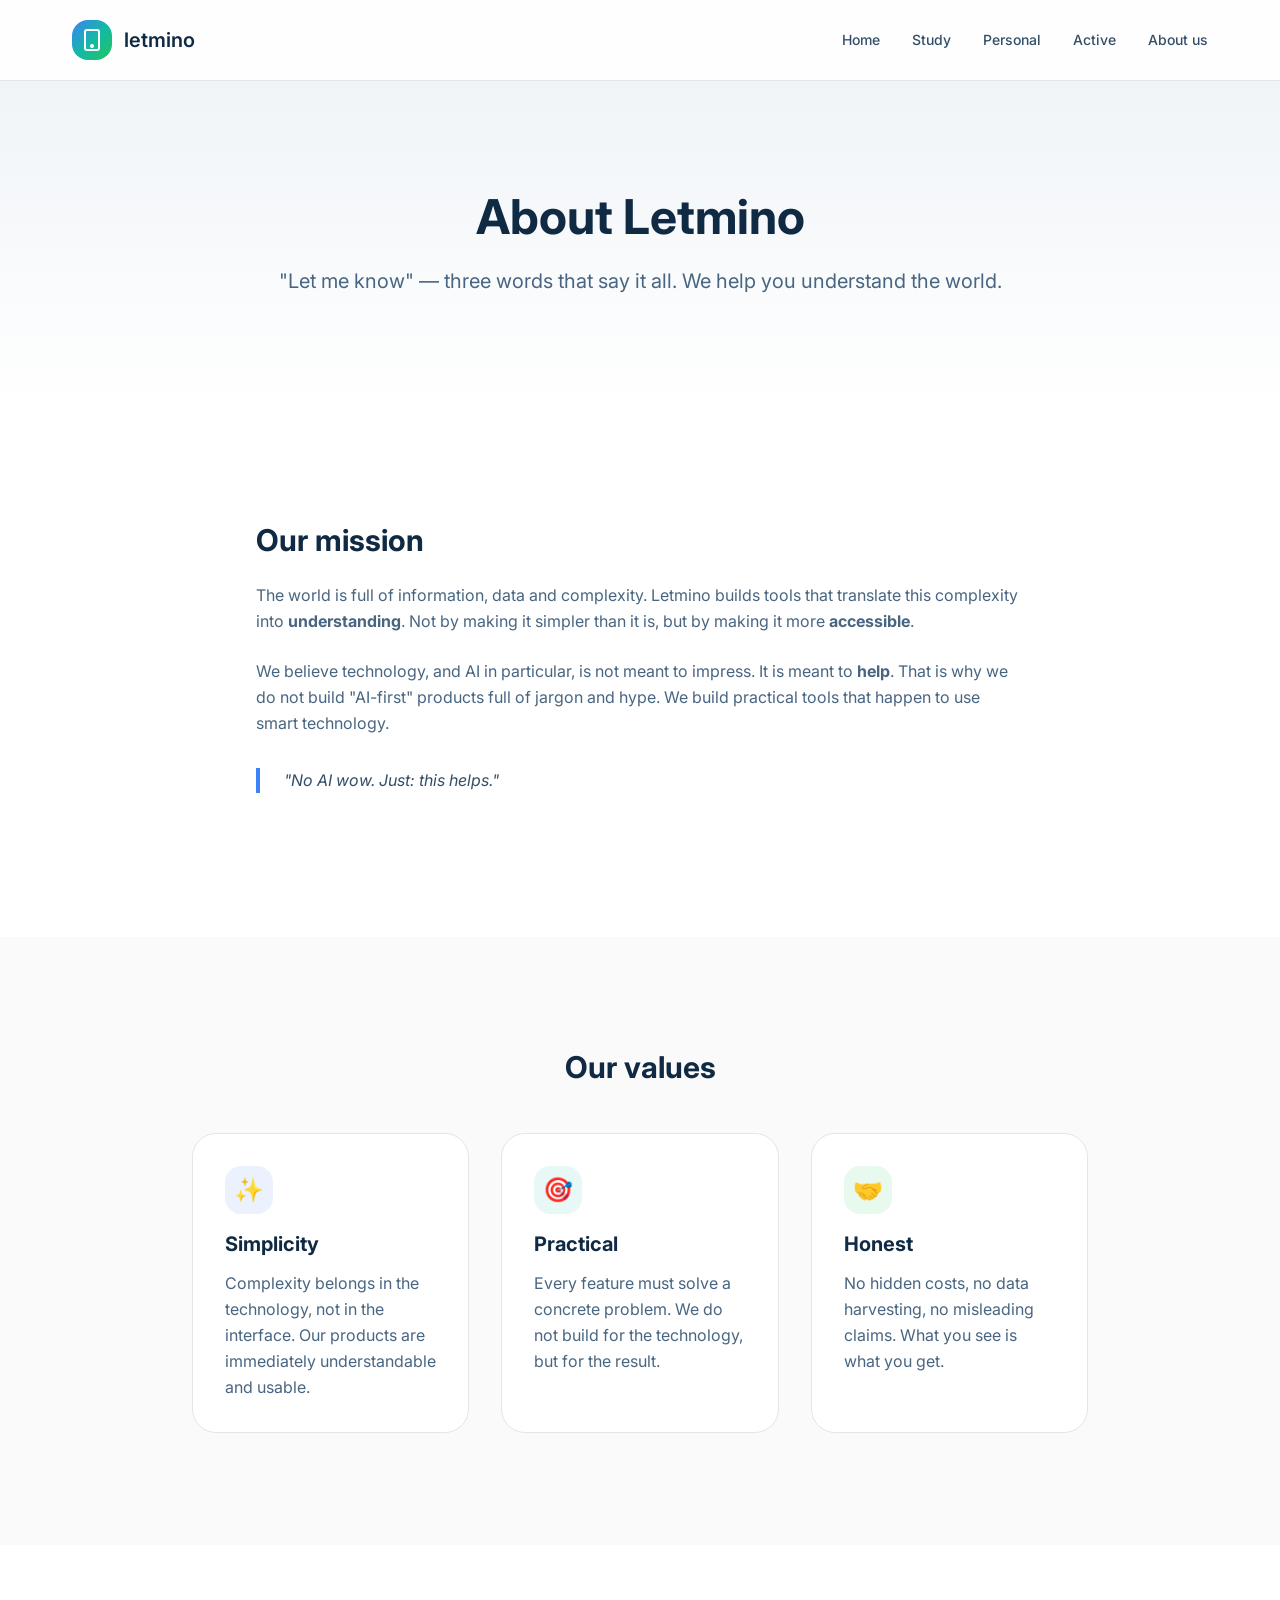
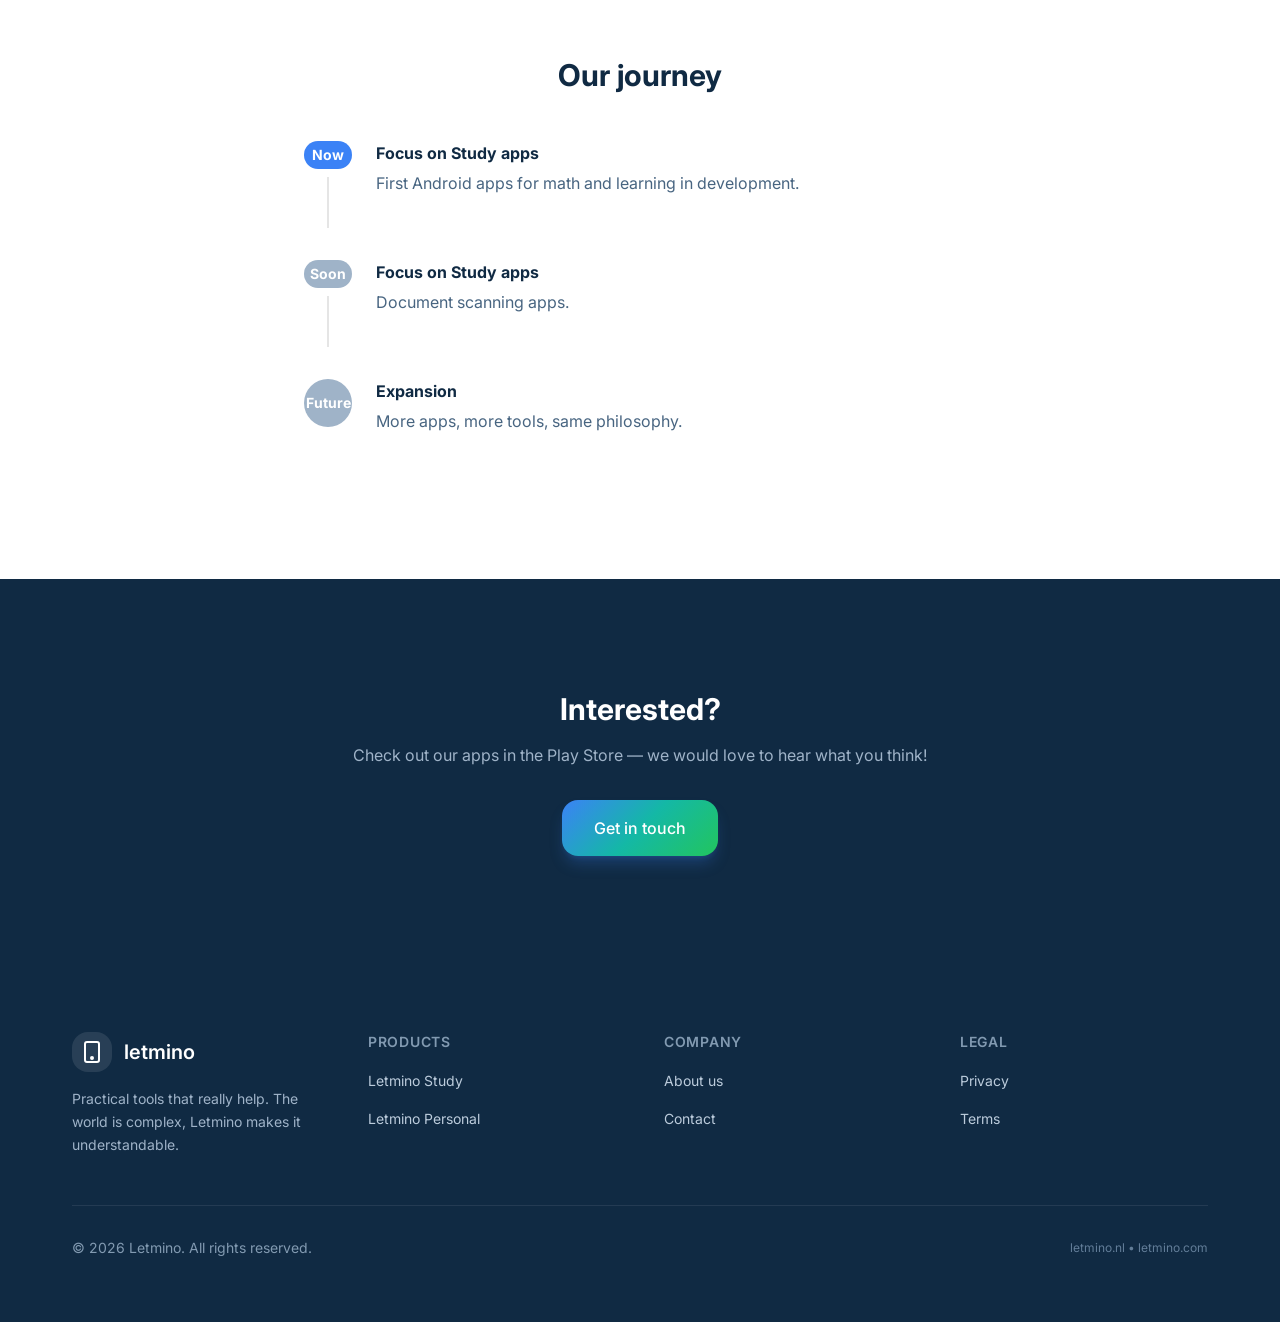
==== about/index.html @ ab0f2f7f "deploy: leensen/letmino_website_source@72ce4b20429590dd61e75087311b388561ba85cf" ====
<!DOCTYPE html><html lang="en"> <head><meta charset="UTF-8"><meta name="viewport" content="width=device-width, initial-scale=1.0"><link rel="icon" type="image/svg+xml" href="/favicon.svg"><link rel="canonical" href="http://www.letmino.com/about/"><!-- Taalvarianten: dezelfde paden bestaan op beide domeinen --><link rel="alternate" hreflang="nl" href="http://www.letmino.nl/about/"><link rel="alternate" hreflang="en" href="http://www.letmino.com/about/"><link rel="alternate" hreflang="x-default" href="http://www.letmino.com/about/"><!-- Primary Meta Tags --><title>About us | Letmino</title><meta name="title" content="About us | Letmino"><meta name="description" content="Learn more about Letmino. Who we are, what we do and why we do it."><!-- Open Graph / Facebook --><meta property="og:type" content="website"><meta property="og:url" content="http://www.letmino.com/about/"><meta property="og:title" content="About us | Letmino"><meta property="og:description" content="Learn more about Letmino. Who we are, what we do and why we do it."><!-- Twitter --><meta property="twitter:card" content="summary_large_image"><meta property="twitter:url" content="http://www.letmino.com/about/"><meta property="twitter:title" content="About us | Letmino"><meta property="twitter:description" content="Learn more about Letmino. Who we are, what we do and why we do it."><!-- Fonts --><link rel="preconnect" href="https://fonts.googleapis.com"><link rel="preconnect" href="https://fonts.gstatic.com" crossorigin><link href="https://fonts.googleapis.com/css2?family=Inter:wght@400;500;600;700&family=Plus+Jakarta+Sans:wght@500;600;700;800&display=swap" rel="stylesheet"><meta name="generator" content="Astro v5.16.7"><link rel="stylesheet" href="/_astro/about.BSc8B22b.css"></head> <body class="min-h-screen flex flex-col"> <header class="sticky top-0 z-50 bg-white/80 backdrop-blur-lg border-b border-neutral-200"> <div class="container-custom"> <nav class="flex items-center justify-between h-16 md:h-20"> <!-- Logo --> <a href="/" class="flex items-center gap-3 group"> <div class="w-10 h-10 rounded-xl bg-gradient-brand flex items-center justify-center"> <svg viewBox="0 0 24 24" class="w-6 h-6 text-white" fill="none" stroke="currentColor" stroke-width="2"> <rect x="5" y="2" width="14" height="20" rx="2"></rect> <circle cx="12" cy="18" r="1" fill="currentColor"></circle> </svg> </div> <span class="text-xl font-semibold text-navy-900 group-hover:text-accent-blue transition-colors">
letmino
</span> </a> <!-- Desktop Navigation --> <div class="hidden md:flex items-center gap-8"> <a href="/" class="text-sm font-medium transition-colors hover:text-accent-blue text-navy-700"> Home </a><a href="/study" class="text-sm font-medium transition-colors hover:text-accent-blue text-navy-700"> Study </a><a href="/personal" class="text-sm font-medium transition-colors hover:text-accent-blue text-navy-700"> Personal </a><a href="/active" class="text-sm font-medium transition-colors hover:text-accent-blue text-navy-700"> Active </a><a href="/about" class="text-sm font-medium transition-colors hover:text-accent-blue text-navy-700"> About us </a> </div> <!-- Mobile Menu Button --> <button id="mobile-menu-btn" class="md:hidden p-2 rounded-lg hover:bg-neutral-100 transition-colors" aria-label="Open menu"> <svg class="w-6 h-6 text-navy-900" fill="none" stroke="currentColor" viewBox="0 0 24 24"> <path stroke-linecap="round" stroke-linejoin="round" stroke-width="2" d="M4 6h16M4 12h16M4 18h16"></path> </svg> </button> </nav> </div> <!-- Mobile Menu --> <div id="mobile-menu" class="hidden md:hidden border-t border-neutral-200 bg-white"> <div class="container-custom py-4 space-y-2"> <a href="/" class="block px-4 py-2 rounded-lg text-sm font-medium transition-colors hover:bg-neutral-100 text-navy-700"> Home </a><a href="/study" class="block px-4 py-2 rounded-lg text-sm font-medium transition-colors hover:bg-neutral-100 text-navy-700"> Study </a><a href="/personal" class="block px-4 py-2 rounded-lg text-sm font-medium transition-colors hover:bg-neutral-100 text-navy-700"> Personal </a><a href="/active" class="block px-4 py-2 rounded-lg text-sm font-medium transition-colors hover:bg-neutral-100 text-navy-700"> Active </a><a href="/about" class="block px-4 py-2 rounded-lg text-sm font-medium transition-colors hover:bg-neutral-100 text-navy-700"> About us </a> </div> </div> </header> <script type="module">const e=document.getElementById("mobile-menu-btn"),n=document.getElementById("mobile-menu");e?.addEventListener("click",()=>{n?.classList.toggle("hidden")});</script> <main class="flex-1">   <section class="py-20 md:py-28 bg-gradient-to-b from-navy-50 to-white"> <div class="container-custom"> <div class="max-w-3xl mx-auto text-center"> <h1 class="text-4xl md:text-5xl font-bold text-navy-900 mb-6"> About Letmino </h1> <p class="text-xl text-navy-600 leading-relaxed"> &quot;Let me know&quot; — three words that say it all. We help you understand the world. </p> </div> </div> </section>  <section class="py-20 md:py-28 bg-white"> <div class="container-custom"> <div class="max-w-3xl mx-auto"> <div class="prose prose-lg"> <h2 class="text-3xl font-bold text-navy-900 mb-6">Our mission</h2> <p class="text-navy-600 leading-relaxed mb-6">The world is full of information, data and complexity. Letmino builds tools that translate this complexity into <strong>understanding</strong>. Not by making it simpler than it is, but by making it more <strong>accessible</strong>.</p> <p class="text-navy-600 leading-relaxed mb-6">We believe technology, and AI in particular, is not meant to impress. It is meant to <strong>help</strong>. That is why we do not build "AI-first" products full of jargon and hype. We build practical tools that happen to use smart technology.</p> <blockquote class="border-l-4 border-accent-blue pl-6 my-8 italic text-navy-700"> &quot;No AI wow. Just: this helps.&quot; </blockquote> </div> </div> </div> </section>  <section class="py-20 md:py-28 bg-neutral-50"> <div class="container-custom"> <div class="text-center mb-12"> <h2 class="text-3xl font-bold text-navy-900 mb-4">Our values</h2> </div> <div class="grid md:grid-cols-3 gap-8 max-w-4xl mx-auto"> <div class="bg-white rounded-2xl p-8 border border-neutral-200"> <div class="w-12 h-12 rounded-xl bg-accent-blue/10 flex items-center justify-center text-2xl mb-4"> ✨ </div> <h3 class="text-xl font-bold text-navy-900 mb-3">Simplicity</h3> <p class="text-navy-600 leading-relaxed"> Complexity belongs in the technology, not in the interface. Our products are immediately understandable and usable. </p> </div><div class="bg-white rounded-2xl p-8 border border-neutral-200"> <div class="w-12 h-12 rounded-xl bg-accent-teal/10 flex items-center justify-center text-2xl mb-4"> 🎯 </div> <h3 class="text-xl font-bold text-navy-900 mb-3">Practical</h3> <p class="text-navy-600 leading-relaxed"> Every feature must solve a concrete problem. We do not build for the technology, but for the result. </p> </div><div class="bg-white rounded-2xl p-8 border border-neutral-200"> <div class="w-12 h-12 rounded-xl bg-accent-green/10 flex items-center justify-center text-2xl mb-4"> 🤝 </div> <h3 class="text-xl font-bold text-navy-900 mb-3">Honest</h3> <p class="text-navy-600 leading-relaxed"> No hidden costs, no data harvesting, no misleading claims. What you see is what you get. </p> </div> </div> </div> </section>  <section class="py-20 md:py-28 bg-white"> <div class="container-custom"> <div class="text-center mb-12"> <h2 class="text-3xl font-bold text-navy-900 mb-4">Our journey</h2> </div> <div class="max-w-2xl mx-auto"> <div class="space-y-8"> <div class="flex gap-6"> <div class="flex flex-col items-center"> <div class="w-12 h-12 rounded-full flex items-center justify-center text-white font-bold text-sm bg-accent-blue"> Now </div> <div class="w-0.5 h-full bg-neutral-200 mt-2"></div> </div> <div class="pb-8"> <h3 class="font-bold text-navy-900 mb-1">Focus on Study apps</h3> <p class="text-navy-600">First Android apps for math and learning in development.</p> </div> </div><div class="flex gap-6"> <div class="flex flex-col items-center"> <div class="w-12 h-12 rounded-full flex items-center justify-center text-white font-bold text-sm bg-navy-300"> Soon </div> <div class="w-0.5 h-full bg-neutral-200 mt-2"></div> </div> <div class="pb-8"> <h3 class="font-bold text-navy-900 mb-1">Focus on Study apps</h3> <p class="text-navy-600">Document scanning apps.</p> </div> </div><div class="flex gap-6"> <div class="flex flex-col items-center"> <div class="w-12 h-12 rounded-full flex items-center justify-center text-white font-bold text-sm bg-navy-300"> Future </div>  </div> <div class="pb-8"> <h3 class="font-bold text-navy-900 mb-1">Expansion</h3> <p class="text-navy-600">More apps, more tools, same philosophy.</p> </div> </div> </div> </div> </div> </section>  <section class="py-20 md:py-28 bg-navy-900"> <div class="container-custom text-center"> <h2 class="text-3xl font-bold text-white mb-4"> Interested? </h2> <p class="text-navy-300 mb-8 max-w-xl mx-auto"> Check out our apps in the Play Store — we would love to hear what you think! </p> <a href="/contact" class="inline-flex items-center justify-center font-medium rounded-xl transition-all duration-200 focus:outline-none focus:ring-2 focus:ring-offset-2 bg-gradient-brand text-white hover:opacity-90 focus:ring-accent-blue shadow-lg shadow-accent-blue/25 px-8 py-4 text-base gap-2 ">Get in touch</a> </div> </section>  </main> <footer class="bg-navy-900 text-white mt-auto"> <div class="container-custom py-16"> <div class="grid grid-cols-1 md:grid-cols-2 lg:grid-cols-4 gap-12"> <!-- Brand --> <div class="lg:col-span-1"> <a href="/" class="flex items-center gap-3 mb-4"> <div class="w-10 h-10 rounded-xl bg-white/10 flex items-center justify-center"> <svg viewBox="0 0 24 24" class="w-6 h-6 text-white" fill="none" stroke="currentColor" stroke-width="2"> <rect x="5" y="2" width="14" height="20" rx="2"></rect> <circle cx="12" cy="18" r="1" fill="currentColor"></circle> </svg> </div> <span class="text-xl font-semibold">letmino</span> </a> <p class="text-navy-300 text-sm leading-relaxed"> Practical tools that really help. The world is complex, Letmino makes it understandable. </p> </div> <!-- Products --> <div> <h3 class="font-semibold text-sm uppercase tracking-wider text-navy-400 mb-4"> Products </h3> <ul class="space-y-3"> <li> <a href="/study" class="text-navy-200 hover:text-white transition-colors text-sm"> Letmino Study </a> </li><li> <a href="/personal" class="text-navy-200 hover:text-white transition-colors text-sm"> Letmino Personal </a> </li> </ul> </div> <!-- Company --> <div> <h3 class="font-semibold text-sm uppercase tracking-wider text-navy-400 mb-4"> Company </h3> <ul class="space-y-3"> <li> <a href="/about" class="text-navy-200 hover:text-white transition-colors text-sm"> About us </a> </li><li> <a href="/contact" class="text-navy-200 hover:text-white transition-colors text-sm"> Contact </a> </li> </ul> </div> <!-- Legal --> <div> <h3 class="font-semibold text-sm uppercase tracking-wider text-navy-400 mb-4"> Legal </h3> <ul class="space-y-3"> <li> <a href="/privacy" class="text-navy-200 hover:text-white transition-colors text-sm"> Privacy </a> </li><li> <a href="/terms" class="text-navy-200 hover:text-white transition-colors text-sm"> Terms </a> </li> </ul> </div> </div> <!-- Bottom Bar --> <div class="mt-12 pt-8 border-t border-navy-800 flex flex-col md:flex-row justify-between items-center gap-4"> <p class="text-navy-400 text-sm">
© 2026 Letmino. All rights reserved. </p> <div class="flex items-center gap-4"> <span class="text-navy-500 text-xs">
letmino.nl • letmino.com
</span> </div> </div> </div> </footer> </body></html>
---- _astro/about.BSc8B22b.css ----
/*! tailwindcss v4.1.18 | MIT License | https://tailwindcss.com */@layer properties{@supports (((-webkit-hyphens:none)) and (not (margin-trim:inline))) or ((-moz-orient:inline) and (not (color:rgb(from red r g b)))){*,:before,:after,::backdrop{--tw-translate-x:0;--tw-translate-y:0;--tw-translate-z:0;--tw-space-y-reverse:0;--tw-border-style:solid;--tw-gradient-position:initial;--tw-gradient-from:#0000;--tw-gradient-via:#0000;--tw-gradient-to:#0000;--tw-gradient-stops:initial;--tw-gradient-via-stops:initial;--tw-gradient-from-position:0%;--tw-gradient-via-position:50%;--tw-gradient-to-position:100%;--tw-leading:initial;--tw-font-weight:initial;--tw-tracking:initial;--tw-shadow:0 0 #0000;--tw-shadow-color:initial;--tw-shadow-alpha:100%;--tw-inset-shadow:0 0 #0000;--tw-inset-shadow-color:initial;--tw-inset-shadow-alpha:100%;--tw-ring-color:initial;--tw-ring-shadow:0 0 #0000;--tw-inset-ring-color:initial;--tw-inset-ring-shadow:0 0 #0000;--tw-ring-inset:initial;--tw-ring-offset-width:0px;--tw-ring-offset-color:#fff;--tw-ring-offset-shadow:0 0 #0000;--tw-blur:initial;--tw-brightness:initial;--tw-contrast:initial;--tw-grayscale:initial;--tw-hue-rotate:initial;--tw-invert:initial;--tw-opacity:initial;--tw-saturate:initial;--tw-sepia:initial;--tw-drop-shadow:initial;--tw-drop-shadow-color:initial;--tw-drop-shadow-alpha:100%;--tw-drop-shadow-size:initial;--tw-backdrop-blur:initial;--tw-backdrop-brightness:initial;--tw-backdrop-contrast:initial;--tw-backdrop-grayscale:initial;--tw-backdrop-hue-rotate:initial;--tw-backdrop-invert:initial;--tw-backdrop-opacity:initial;--tw-backdrop-saturate:initial;--tw-backdrop-sepia:initial;--tw-duration:initial;--tw-scale-x:1;--tw-scale-y:1;--tw-scale-z:1}}}@layer theme{:root,:host{--font-sans:ui-sans-serif,system-ui,sans-serif,"Apple Color Emoji","Segoe UI Emoji","Segoe UI Symbol","Noto Color Emoji";--font-mono:ui-monospace,SFMono-Regular,Menlo,Monaco,Consolas,"Liberation Mono","Courier New",monospace;--color-green-100:oklch(96.2% .044 156.743);--color-green-500:oklch(72.3% .219 149.579);--color-green-700:oklch(52.7% .154 150.069);--color-purple-500:oklch(62.7% .265 303.9);--color-pink-500:oklch(65.6% .241 354.308);--color-neutral-50:#fafafa;--color-neutral-100:#f5f5f5;--color-neutral-200:#e5e5e5;--color-neutral-400:#a3a3a3;--color-neutral-600:#525252;--color-white:#fff;--spacing:.25rem;--container-xl:36rem;--container-2xl:42rem;--container-3xl:48rem;--container-4xl:56rem;--container-5xl:64rem;--text-xs:.75rem;--text-xs--line-height:calc(1/.75);--text-sm:.875rem;--text-sm--line-height:calc(1.25/.875);--text-base:1rem;--text-base--line-height: 1.5 ;--text-lg:1.125rem;--text-lg--line-height:calc(1.75/1.125);--text-xl:1.25rem;--text-xl--line-height:calc(1.75/1.25);--text-2xl:1.5rem;--text-2xl--line-height:calc(2/1.5);--text-3xl:1.875rem;--text-3xl--line-height: 1.2 ;--text-4xl:2.25rem;--text-4xl--line-height:calc(2.5/2.25);--text-5xl:3rem;--text-5xl--line-height:1;--text-6xl:3.75rem;--text-6xl--line-height:1;--font-weight-medium:500;--font-weight-semibold:600;--font-weight-bold:700;--tracking-wider:.05em;--leading-tight:1.25;--leading-relaxed:1.625;--radius-lg:.75rem;--radius-xl:1rem;--radius-2xl:1.5rem;--radius-3xl:1.5rem;--animate-pulse:pulse 2s cubic-bezier(.4,0,.6,1)infinite;--blur-sm:8px;--blur-lg:16px;--blur-3xl:64px;--aspect-video:16/9;--default-transition-duration:.15s;--default-transition-timing-function:cubic-bezier(.4,0,.2,1);--default-font-family:var(--font-sans);--default-mono-font-family:var(--font-mono);--color-navy-50:#f0f4f8;--color-navy-100:#d9e2ec;--color-navy-200:#bcccdc;--color-navy-300:#9fb3c8;--color-navy-400:#829ab1;--color-navy-500:#627d98;--color-navy-600:#486581;--color-navy-700:#334e68;--color-navy-800:#243b53;--color-navy-900:#102a43;--color-accent-blue:#3b82f6;--color-accent-teal:#14b8a6;--color-accent-green:#22c55e;--color-warm-100:#fef3c7;--color-warm-400:#fbbf24;--color-warm-500:#f59e0b;--font-family-sans:"Inter",-apple-system,BlinkMacSystemFont,"Segoe UI",Roboto,sans-serif;--radius-full:9999px}}@layer base{*,:after,:before,::backdrop{box-sizing:border-box;border:0 solid;margin:0;padding:0}::file-selector-button{box-sizing:border-box;border:0 solid;margin:0;padding:0}html,:host{-webkit-text-size-adjust:100%;tab-size:4;line-height:1.5;font-family:var(--default-font-family,ui-sans-serif,system-ui,sans-serif,"Apple Color Emoji","Segoe UI Emoji","Segoe UI Symbol","Noto Color Emoji");font-feature-settings:var(--default-font-feature-settings,normal);font-variation-settings:var(--default-font-variation-settings,normal);-webkit-tap-highlight-color:transparent}hr{height:0;color:inherit;border-top-width:1px}abbr:where([title]){-webkit-text-decoration:underline dotted;text-decoration:underline dotted}h1,h2,h3,h4,h5,h6{font-size:inherit;font-weight:inherit}a{color:inherit;-webkit-text-decoration:inherit;text-decoration:inherit}b,strong{font-weight:bolder}code,kbd,samp,pre{font-family:var(--default-mono-font-family,ui-monospace,SFMono-Regular,Menlo,Monaco,Consolas,"Liberation Mono","Courier New",monospace);font-feature-settings:var(--default-mono-font-feature-settings,normal);font-variation-settings:var(--default-mono-font-variation-settings,normal);font-size:1em}small{font-size:80%}sub,sup{vertical-align:baseline;font-size:75%;line-height:0;position:relative}sub{bottom:-.25em}sup{top:-.5em}table{text-indent:0;border-color:inherit;border-collapse:collapse}:-moz-focusring{outline:auto}progress{vertical-align:baseline}summary{display:list-item}ol,ul,menu{list-style:none}img,svg,video,canvas,audio,iframe,embed,object{vertical-align:middle;display:block}img,video{max-width:100%;height:auto}button,input,select,optgroup,textarea{font:inherit;font-feature-settings:inherit;font-variation-settings:inherit;letter-spacing:inherit;color:inherit;opacity:1;background-color:#0000;border-radius:0}::file-selector-button{font:inherit;font-feature-settings:inherit;font-variation-settings:inherit;letter-spacing:inherit;color:inherit;opacity:1;background-color:#0000;border-radius:0}:where(select:is([multiple],[size])) optgroup{font-weight:bolder}:where(select:is([multiple],[size])) optgroup option{padding-inline-start:20px}::file-selector-button{margin-inline-end:4px}::placeholder{opacity:1}@supports (not ((-webkit-appearance:-apple-pay-button))) or (contain-intrinsic-size:1px){::placeholder{color:currentColor}@supports (color:color-mix(in lab,red,red)){::placeholder{color:color-mix(in oklab,currentcolor 50%,transparent)}}}textarea{resize:vertical}::-webkit-search-decoration{-webkit-appearance:none}::-webkit-date-and-time-value{min-height:1lh;text-align:inherit}::-webkit-datetime-edit{display:inline-flex}::-webkit-datetime-edit-fields-wrapper{padding:0}::-webkit-datetime-edit{padding-block:0}::-webkit-datetime-edit-year-field{padding-block:0}::-webkit-datetime-edit-month-field{padding-block:0}::-webkit-datetime-edit-day-field{padding-block:0}::-webkit-datetime-edit-hour-field{padding-block:0}::-webkit-datetime-edit-minute-field{padding-block:0}::-webkit-datetime-edit-second-field{padding-block:0}::-webkit-datetime-edit-millisecond-field{padding-block:0}::-webkit-datetime-edit-meridiem-field{padding-block:0}::-webkit-calendar-picker-indicator{line-height:1}:-moz-ui-invalid{box-shadow:none}button,input:where([type=button],[type=reset],[type=submit]){appearance:button}::file-selector-button{appearance:button}::-webkit-inner-spin-button{height:auto}::-webkit-outer-spin-button{height:auto}[hidden]:where(:not([hidden=until-found])){display:none!important}}@layer components;@layer utilities{.absolute{position:absolute}.relative{position:relative}.static{position:static}.sticky{position:sticky}.inset-0{inset:calc(var(--spacing)*0)}.-top-40{top:calc(var(--spacing)*-40)}.top-0{top:calc(var(--spacing)*0)}.-right-40{right:calc(var(--spacing)*-40)}.right-0{right:calc(var(--spacing)*0)}.-bottom-40{bottom:calc(var(--spacing)*-40)}.-left-40{left:calc(var(--spacing)*-40)}.z-50{z-index:50}.mx-auto{margin-inline:auto}.my-8{margin-block:calc(var(--spacing)*8)}.mt-0\.5{margin-top:calc(var(--spacing)*.5)}.mt-2{margin-top:calc(var(--spacing)*2)}.mt-4{margin-top:calc(var(--spacing)*4)}.mt-6{margin-top:calc(var(--spacing)*6)}.mt-8{margin-top:calc(var(--spacing)*8)}.mt-12{margin-top:calc(var(--spacing)*12)}.mt-16{margin-top:calc(var(--spacing)*16)}.mt-auto{margin-top:auto}.mb-1{margin-bottom:calc(var(--spacing)*1)}.mb-2{margin-bottom:calc(var(--spacing)*2)}.mb-3{margin-bottom:calc(var(--spacing)*3)}.mb-4{margin-bottom:calc(var(--spacing)*4)}.mb-6{margin-bottom:calc(var(--spacing)*6)}.mb-8{margin-bottom:calc(var(--spacing)*8)}.mb-12{margin-bottom:calc(var(--spacing)*12)}.mb-16{margin-bottom:calc(var(--spacing)*16)}.block{display:block}.flex{display:flex}.grid{display:grid}.hidden{display:none}.inline{display:inline}.inline-flex{display:inline-flex}.aspect-video{aspect-ratio:var(--aspect-video)}.h-1\.5{height:calc(var(--spacing)*1.5)}.h-2{height:calc(var(--spacing)*2)}.h-5{height:calc(var(--spacing)*5)}.h-6{height:calc(var(--spacing)*6)}.h-10{height:calc(var(--spacing)*10)}.h-12{height:calc(var(--spacing)*12)}.h-14{height:calc(var(--spacing)*14)}.h-16{height:calc(var(--spacing)*16)}.h-24{height:calc(var(--spacing)*24)}.h-80{height:calc(var(--spacing)*80)}.h-full{height:100%}.min-h-screen{min-height:100vh}.w-0\.5{width:calc(var(--spacing)*.5)}.w-1\.5{width:calc(var(--spacing)*1.5)}.w-1\/2{width:50%}.w-2{width:calc(var(--spacing)*2)}.w-5{width:calc(var(--spacing)*5)}.w-6{width:calc(var(--spacing)*6)}.w-10{width:calc(var(--spacing)*10)}.w-12{width:calc(var(--spacing)*12)}.w-14{width:calc(var(--spacing)*14)}.w-16{width:calc(var(--spacing)*16)}.w-24{width:calc(var(--spacing)*24)}.w-80{width:calc(var(--spacing)*80)}.w-full{width:100%}.max-w-2xl{max-width:var(--container-2xl)}.max-w-3xl{max-width:var(--container-3xl)}.max-w-4xl{max-width:var(--container-4xl)}.max-w-5xl{max-width:var(--container-5xl)}.max-w-xl{max-width:var(--container-xl)}.min-w-0{min-width:calc(var(--spacing)*0)}.flex-1{flex:1}.flex-shrink-0{flex-shrink:0}.translate-x-1\/2{--tw-translate-x: 50% ;translate:var(--tw-translate-x)var(--tw-translate-y)}.animate-pulse{animation:var(--animate-pulse)}.cursor-pointer{cursor:pointer}.list-disc{list-style-type:disc}.list-none{list-style-type:none}.grid-cols-1{grid-template-columns:repeat(1,minmax(0,1fr))}.flex-col{flex-direction:column}.flex-wrap{flex-wrap:wrap}.items-center{align-items:center}.items-start{align-items:flex-start}.justify-between{justify-content:space-between}.justify-center{justify-content:center}.gap-1\.5{gap:calc(var(--spacing)*1.5)}.gap-2{gap:calc(var(--spacing)*2)}.gap-3{gap:calc(var(--spacing)*3)}.gap-4{gap:calc(var(--spacing)*4)}.gap-6{gap:calc(var(--spacing)*6)}.gap-8{gap:calc(var(--spacing)*8)}.gap-12{gap:calc(var(--spacing)*12)}:where(.space-y-2>:not(:last-child)){--tw-space-y-reverse:0;margin-block-start:calc(calc(var(--spacing)*2)*var(--tw-space-y-reverse));margin-block-end:calc(calc(var(--spacing)*2)*calc(1 - var(--tw-space-y-reverse)))}:where(.space-y-3>:not(:last-child)){--tw-space-y-reverse:0;margin-block-start:calc(calc(var(--spacing)*3)*var(--tw-space-y-reverse));margin-block-end:calc(calc(var(--spacing)*3)*calc(1 - var(--tw-space-y-reverse)))}:where(.space-y-4>:not(:last-child)){--tw-space-y-reverse:0;margin-block-start:calc(calc(var(--spacing)*4)*var(--tw-space-y-reverse));margin-block-end:calc(calc(var(--spacing)*4)*calc(1 - var(--tw-space-y-reverse)))}:where(.space-y-8>:not(:last-child)){--tw-space-y-reverse:0;margin-block-start:calc(calc(var(--spacing)*8)*var(--tw-space-y-reverse));margin-block-end:calc(calc(var(--spacing)*8)*calc(1 - var(--tw-space-y-reverse)))}.overflow-hidden{overflow:hidden}.rounded-2xl{border-radius:var(--radius-2xl)}.rounded-3xl{border-radius:var(--radius-3xl)}.rounded-full{border-radius:var(--radius-full)}.rounded-lg{border-radius:var(--radius-lg)}.rounded-xl{border-radius:var(--radius-xl)}.border{border-style:var(--tw-border-style);border-width:1px}.border-t{border-top-style:var(--tw-border-style);border-top-width:1px}.border-b{border-bottom-style:var(--tw-border-style);border-bottom-width:1px}.border-l-4{border-left-style:var(--tw-border-style);border-left-width:4px}.border-accent-blue{border-color:var(--color-accent-blue)}.border-navy-700{border-color:var(--color-navy-700)}.border-navy-800{border-color:var(--color-navy-800)}.border-neutral-200{border-color:var(--color-neutral-200)}.bg-accent-blue{background-color:var(--color-accent-blue)}.bg-accent-blue\/5{background-color:#3b82f60d}@supports (color:color-mix(in lab,red,red)){.bg-accent-blue\/5{background-color:color-mix(in oklab,var(--color-accent-blue)5%,transparent)}}.bg-accent-blue\/10{background-color:#3b82f61a}@supports (color:color-mix(in lab,red,red)){.bg-accent-blue\/10{background-color:color-mix(in oklab,var(--color-accent-blue)10%,transparent)}}.bg-accent-green\/5{background-color:#22c55e0d}@supports (color:color-mix(in lab,red,red)){.bg-accent-green\/5{background-color:color-mix(in oklab,var(--color-accent-green)5%,transparent)}}.bg-accent-green\/10{background-color:#22c55e1a}@supports (color:color-mix(in lab,red,red)){.bg-accent-green\/10{background-color:color-mix(in oklab,var(--color-accent-green)10%,transparent)}}.bg-accent-teal\/10{background-color:#14b8a61a}@supports (color:color-mix(in lab,red,red)){.bg-accent-teal\/10{background-color:color-mix(in oklab,var(--color-accent-teal)10%,transparent)}}.bg-green-100{background-color:var(--color-green-100)}.bg-green-500{background-color:var(--color-green-500)}.bg-navy-50{background-color:var(--color-navy-50)}.bg-navy-300{background-color:var(--color-navy-300)}.bg-navy-700{background-color:var(--color-navy-700)}.bg-navy-800\/50{background-color:#243b5380}@supports (color:color-mix(in lab,red,red)){.bg-navy-800\/50{background-color:color-mix(in oklab,var(--color-navy-800)50%,transparent)}}.bg-navy-900{background-color:var(--color-navy-900)}.bg-neutral-50{background-color:var(--color-neutral-50)}.bg-neutral-100{background-color:var(--color-neutral-100)}.bg-neutral-200{background-color:var(--color-neutral-200)}.bg-neutral-400{background-color:var(--color-neutral-400)}.bg-transparent{background-color:#0000}.bg-warm-100{background-color:var(--color-warm-100)}.bg-warm-500{background-color:var(--color-warm-500)}.bg-white{background-color:var(--color-white)}.bg-white\/10{background-color:#ffffff1a}@supports (color:color-mix(in lab,red,red)){.bg-white\/10{background-color:color-mix(in oklab,var(--color-white)10%,transparent)}}.bg-white\/80{background-color:#fffc}@supports (color:color-mix(in lab,red,red)){.bg-white\/80{background-color:color-mix(in oklab,var(--color-white)80%,transparent)}}.bg-gradient-to-b{--tw-gradient-position:to bottom in oklab;background-image:linear-gradient(var(--tw-gradient-stops))}.bg-gradient-to-br{--tw-gradient-position:to bottom right in oklab;background-image:linear-gradient(var(--tw-gradient-stops))}.from-accent-blue{--tw-gradient-from:var(--color-accent-blue);--tw-gradient-stops:var(--tw-gradient-via-stops,var(--tw-gradient-position),var(--tw-gradient-from)var(--tw-gradient-from-position),var(--tw-gradient-to)var(--tw-gradient-to-position))}.from-accent-blue\/5{--tw-gradient-from:#3b82f60d}@supports (color:color-mix(in lab,red,red)){.from-accent-blue\/5{--tw-gradient-from:color-mix(in oklab,var(--color-accent-blue)5%,transparent)}}.from-accent-blue\/5{--tw-gradient-stops:var(--tw-gradient-via-stops,var(--tw-gradient-position),var(--tw-gradient-from)var(--tw-gradient-from-position),var(--tw-gradient-to)var(--tw-gradient-to-position))}.from-accent-teal{--tw-gradient-from:var(--color-accent-teal);--tw-gradient-stops:var(--tw-gradient-via-stops,var(--tw-gradient-position),var(--tw-gradient-from)var(--tw-gradient-from-position),var(--tw-gradient-to)var(--tw-gradient-to-position))}.from-accent-teal\/5{--tw-gradient-from:#14b8a60d}@supports (color:color-mix(in lab,red,red)){.from-accent-teal\/5{--tw-gradient-from:color-mix(in oklab,var(--color-accent-teal)5%,transparent)}}.from-accent-teal\/5{--tw-gradient-stops:var(--tw-gradient-via-stops,var(--tw-gradient-position),var(--tw-gradient-from)var(--tw-gradient-from-position),var(--tw-gradient-to)var(--tw-gradient-to-position))}.from-navy-50{--tw-gradient-from:var(--color-navy-50);--tw-gradient-stops:var(--tw-gradient-via-stops,var(--tw-gradient-position),var(--tw-gradient-from)var(--tw-gradient-from-position),var(--tw-gradient-to)var(--tw-gradient-to-position))}.from-navy-900{--tw-gradient-from:var(--color-navy-900);--tw-gradient-stops:var(--tw-gradient-via-stops,var(--tw-gradient-position),var(--tw-gradient-from)var(--tw-gradient-from-position),var(--tw-gradient-to)var(--tw-gradient-to-position))}.from-purple-500{--tw-gradient-from:var(--color-purple-500);--tw-gradient-stops:var(--tw-gradient-via-stops,var(--tw-gradient-position),var(--tw-gradient-from)var(--tw-gradient-from-position),var(--tw-gradient-to)var(--tw-gradient-to-position))}.from-warm-400{--tw-gradient-from:var(--color-warm-400);--tw-gradient-stops:var(--tw-gradient-via-stops,var(--tw-gradient-position),var(--tw-gradient-from)var(--tw-gradient-from-position),var(--tw-gradient-to)var(--tw-gradient-to-position))}.from-white{--tw-gradient-from:var(--color-white);--tw-gradient-stops:var(--tw-gradient-via-stops,var(--tw-gradient-position),var(--tw-gradient-from)var(--tw-gradient-from-position),var(--tw-gradient-to)var(--tw-gradient-to-position))}.to-accent-green{--tw-gradient-to:var(--color-accent-green);--tw-gradient-stops:var(--tw-gradient-via-stops,var(--tw-gradient-position),var(--tw-gradient-from)var(--tw-gradient-from-position),var(--tw-gradient-to)var(--tw-gradient-to-position))}.to-accent-green\/5{--tw-gradient-to:#22c55e0d}@supports (color:color-mix(in lab,red,red)){.to-accent-green\/5{--tw-gradient-to:color-mix(in oklab,var(--color-accent-green)5%,transparent)}}.to-accent-green\/5{--tw-gradient-stops:var(--tw-gradient-via-stops,var(--tw-gradient-position),var(--tw-gradient-from)var(--tw-gradient-from-position),var(--tw-gradient-to)var(--tw-gradient-to-position))}.to-accent-teal{--tw-gradient-to:var(--color-accent-teal);--tw-gradient-stops:var(--tw-gradient-via-stops,var(--tw-gradient-position),var(--tw-gradient-from)var(--tw-gradient-from-position),var(--tw-gradient-to)var(--tw-gradient-to-position))}.to-accent-teal\/5{--tw-gradient-to:#14b8a60d}@supports (color:color-mix(in lab,red,red)){.to-accent-teal\/5{--tw-gradient-to:color-mix(in oklab,var(--color-accent-teal)5%,transparent)}}.to-accent-teal\/5{--tw-gradient-stops:var(--tw-gradient-via-stops,var(--tw-gradient-position),var(--tw-gradient-from)var(--tw-gradient-from-position),var(--tw-gradient-to)var(--tw-gradient-to-position))}.to-navy-800{--tw-gradient-to:var(--color-navy-800);--tw-gradient-stops:var(--tw-gradient-via-stops,var(--tw-gradient-position),var(--tw-gradient-from)var(--tw-gradient-from-position),var(--tw-gradient-to)var(--tw-gradient-to-position))}.to-neutral-50{--tw-gradient-to:var(--color-neutral-50);--tw-gradient-stops:var(--tw-gradient-via-stops,var(--tw-gradient-position),var(--tw-gradient-from)var(--tw-gradient-from-position),var(--tw-gradient-to)var(--tw-gradient-to-position))}.to-neutral-100{--tw-gradient-to:var(--color-neutral-100);--tw-gradient-stops:var(--tw-gradient-via-stops,var(--tw-gradient-position),var(--tw-gradient-from)var(--tw-gradient-from-position),var(--tw-gradient-to)var(--tw-gradient-to-position))}.to-pink-500{--tw-gradient-to:var(--color-pink-500);--tw-gradient-stops:var(--tw-gradient-via-stops,var(--tw-gradient-position),var(--tw-gradient-from)var(--tw-gradient-from-position),var(--tw-gradient-to)var(--tw-gradient-to-position))}.to-warm-500{--tw-gradient-to:var(--color-warm-500);--tw-gradient-stops:var(--tw-gradient-via-stops,var(--tw-gradient-position),var(--tw-gradient-from)var(--tw-gradient-from-position),var(--tw-gradient-to)var(--tw-gradient-to-position))}.to-white{--tw-gradient-to:var(--color-white);--tw-gradient-stops:var(--tw-gradient-via-stops,var(--tw-gradient-position),var(--tw-gradient-from)var(--tw-gradient-from-position),var(--tw-gradient-to)var(--tw-gradient-to-position))}.object-cover{object-fit:cover}.p-2{padding:calc(var(--spacing)*2)}.p-4{padding:calc(var(--spacing)*4)}.p-6{padding:calc(var(--spacing)*6)}.p-8{padding:calc(var(--spacing)*8)}.px-2{padding-inline:calc(var(--spacing)*2)}.px-3{padding-inline:calc(var(--spacing)*3)}.px-4{padding-inline:calc(var(--spacing)*4)}.px-6{padding-inline:calc(var(--spacing)*6)}.px-8{padding-inline:calc(var(--spacing)*8)}.py-0\.5{padding-block:calc(var(--spacing)*.5)}.py-1{padding-block:calc(var(--spacing)*1)}.py-1\.5{padding-block:calc(var(--spacing)*1.5)}.py-2{padding-block:calc(var(--spacing)*2)}.py-3{padding-block:calc(var(--spacing)*3)}.py-4{padding-block:calc(var(--spacing)*4)}.py-16{padding-block:calc(var(--spacing)*16)}.py-20{padding-block:calc(var(--spacing)*20)}.pt-8{padding-top:calc(var(--spacing)*8)}.pb-8{padding-bottom:calc(var(--spacing)*8)}.pl-6{padding-left:calc(var(--spacing)*6)}.text-center{text-align:center}.text-2xl{font-size:var(--text-2xl);line-height:var(--tw-leading,var(--text-2xl--line-height))}.text-3xl{font-size:var(--text-3xl);line-height:var(--tw-leading,var(--text-3xl--line-height))}.text-4xl{font-size:var(--text-4xl);line-height:var(--tw-leading,var(--text-4xl--line-height))}.text-base{font-size:var(--text-base);line-height:var(--tw-leading,var(--text-base--line-height))}.text-lg{font-size:var(--text-lg);line-height:var(--tw-leading,var(--text-lg--line-height))}.text-sm{font-size:var(--text-sm);line-height:var(--tw-leading,var(--text-sm--line-height))}.text-xl{font-size:var(--text-xl);line-height:var(--tw-leading,var(--text-xl--line-height))}.text-xs{font-size:var(--text-xs);line-height:var(--tw-leading,var(--text-xs--line-height))}.leading-relaxed{--tw-leading:var(--leading-relaxed);line-height:var(--leading-relaxed)}.leading-tight{--tw-leading:var(--leading-tight);line-height:var(--leading-tight)}.font-bold{--tw-font-weight:var(--font-weight-bold);font-weight:var(--font-weight-bold)}.font-medium{--tw-font-weight:var(--font-weight-medium);font-weight:var(--font-weight-medium)}.font-semibold{--tw-font-weight:var(--font-weight-semibold);font-weight:var(--font-weight-semibold)}.tracking-wider{--tw-tracking:var(--tracking-wider);letter-spacing:var(--tracking-wider)}.text-accent-blue{color:var(--color-accent-blue)}.text-accent-green{color:var(--color-accent-green)}.text-accent-teal{color:var(--color-accent-teal)}.text-green-700{color:var(--color-green-700)}.text-navy-100{color:var(--color-navy-100)}.text-navy-200{color:var(--color-navy-200)}.text-navy-300{color:var(--color-navy-300)}.text-navy-400{color:var(--color-navy-400)}.text-navy-500{color:var(--color-navy-500)}.text-navy-600{color:var(--color-navy-600)}.text-navy-700{color:var(--color-navy-700)}.text-navy-900{color:var(--color-navy-900)}.text-neutral-600{color:var(--color-neutral-600)}.text-white{color:var(--color-white)}.uppercase{text-transform:uppercase}.italic{font-style:italic}.shadow-2xl{--tw-shadow:0 25px 50px -12px var(--tw-shadow-color,#00000040);box-shadow:var(--tw-inset-shadow),var(--tw-inset-ring-shadow),var(--tw-ring-offset-shadow),var(--tw-ring-shadow),var(--tw-shadow)}.shadow-lg{--tw-shadow:0 10px 15px -3px var(--tw-shadow-color,#0000001a),0 4px 6px -4px var(--tw-shadow-color,#0000001a);box-shadow:var(--tw-inset-shadow),var(--tw-inset-ring-shadow),var(--tw-ring-offset-shadow),var(--tw-ring-shadow),var(--tw-shadow)}.shadow-md{--tw-shadow:0 4px 6px -1px var(--tw-shadow-color,#0000001a),0 2px 4px -2px var(--tw-shadow-color,#0000001a);box-shadow:var(--tw-inset-shadow),var(--tw-inset-ring-shadow),var(--tw-ring-offset-shadow),var(--tw-ring-shadow),var(--tw-shadow)}.shadow-sm{--tw-shadow:0 1px 3px 0 var(--tw-shadow-color,#0000001a),0 1px 2px -1px var(--tw-shadow-color,#0000001a);box-shadow:var(--tw-inset-shadow),var(--tw-inset-ring-shadow),var(--tw-ring-offset-shadow),var(--tw-ring-shadow),var(--tw-shadow)}.shadow-accent-blue\/25{--tw-shadow-color:#3b82f640}@supports (color:color-mix(in lab,red,red)){.shadow-accent-blue\/25{--tw-shadow-color:color-mix(in oklab,color-mix(in oklab,var(--color-accent-blue)25%,transparent)var(--tw-shadow-alpha),transparent)}}.shadow-navy-900\/10{--tw-shadow-color:#102a431a}@supports (color:color-mix(in lab,red,red)){.shadow-navy-900\/10{--tw-shadow-color:color-mix(in oklab,color-mix(in oklab,var(--color-navy-900)10%,transparent)var(--tw-shadow-alpha),transparent)}}.blur-3xl{--tw-blur:blur(var(--blur-3xl));filter:var(--tw-blur,)var(--tw-brightness,)var(--tw-contrast,)var(--tw-grayscale,)var(--tw-hue-rotate,)var(--tw-invert,)var(--tw-saturate,)var(--tw-sepia,)var(--tw-drop-shadow,)}.backdrop-blur-lg{--tw-backdrop-blur:blur(var(--blur-lg));-webkit-backdrop-filter:var(--tw-backdrop-blur,)var(--tw-backdrop-brightness,)var(--tw-backdrop-contrast,)var(--tw-backdrop-grayscale,)var(--tw-backdrop-hue-rotate,)var(--tw-backdrop-invert,)var(--tw-backdrop-opacity,)var(--tw-backdrop-saturate,)var(--tw-backdrop-sepia,);backdrop-filter:var(--tw-backdrop-blur,)var(--tw-backdrop-brightness,)var(--tw-backdrop-contrast,)var(--tw-backdrop-grayscale,)var(--tw-backdrop-hue-rotate,)var(--tw-backdrop-invert,)var(--tw-backdrop-opacity,)var(--tw-backdrop-saturate,)var(--tw-backdrop-sepia,)}.backdrop-blur-sm{--tw-backdrop-blur:blur(var(--blur-sm));-webkit-backdrop-filter:var(--tw-backdrop-blur,)var(--tw-backdrop-brightness,)var(--tw-backdrop-contrast,)var(--tw-backdrop-grayscale,)var(--tw-backdrop-hue-rotate,)var(--tw-backdrop-invert,)var(--tw-backdrop-opacity,)var(--tw-backdrop-saturate,)var(--tw-backdrop-sepia,);backdrop-filter:var(--tw-backdrop-blur,)var(--tw-backdrop-brightness,)var(--tw-backdrop-contrast,)var(--tw-backdrop-grayscale,)var(--tw-backdrop-hue-rotate,)var(--tw-backdrop-invert,)var(--tw-backdrop-opacity,)var(--tw-backdrop-saturate,)var(--tw-backdrop-sepia,)}.transition-all{transition-property:all;transition-timing-function:var(--tw-ease,var(--default-transition-timing-function));transition-duration:var(--tw-duration,var(--default-transition-duration))}.transition-colors{transition-property:color,background-color,border-color,outline-color,text-decoration-color,fill,stroke,--tw-gradient-from,--tw-gradient-via,--tw-gradient-to;transition-timing-function:var(--tw-ease,var(--default-transition-timing-function));transition-duration:var(--tw-duration,var(--default-transition-duration))}.transition-transform{transition-property:transform,translate,scale,rotate;transition-timing-function:var(--tw-ease,var(--default-transition-timing-function));transition-duration:var(--tw-duration,var(--default-transition-duration))}.duration-200{--tw-duration:.2s;transition-duration:.2s}.group-open\:rotate-180:is(:where(.group):is([open],:popover-open,:open) *){rotate:180deg}@media(hover:hover){.group-hover\:translate-x-1:is(:where(.group):hover *){--tw-translate-x:calc(var(--spacing)*1);translate:var(--tw-translate-x)var(--tw-translate-y)}.group-hover\:text-accent-blue:is(:where(.group):hover *){color:var(--color-accent-blue)}.hover\:scale-105:hover{--tw-scale-x:105%;--tw-scale-y:105%;--tw-scale-z:105%;scale:var(--tw-scale-x)var(--tw-scale-y)}.hover\:bg-navy-800:hover{background-color:var(--color-navy-800)}.hover\:bg-neutral-100:hover{background-color:var(--color-neutral-100)}.hover\:bg-white\/10:hover{background-color:#ffffff1a}@supports (color:color-mix(in lab,red,red)){.hover\:bg-white\/10:hover{background-color:color-mix(in oklab,var(--color-white)10%,transparent)}}.hover\:text-accent-blue:hover{color:var(--color-accent-blue)}.hover\:text-white:hover{color:var(--color-white)}.hover\:underline:hover{text-decoration-line:underline}.hover\:opacity-90:hover{opacity:.9}}.focus\:ring-2:focus{--tw-ring-shadow:var(--tw-ring-inset,)0 0 0 calc(2px + var(--tw-ring-offset-width))var(--tw-ring-color,currentcolor);box-shadow:var(--tw-inset-shadow),var(--tw-inset-ring-shadow),var(--tw-ring-offset-shadow),var(--tw-ring-shadow),var(--tw-shadow)}.focus\:ring-accent-blue:focus{--tw-ring-color:var(--color-accent-blue)}.focus\:ring-navy-500:focus{--tw-ring-color:var(--color-navy-500)}.focus\:ring-offset-2:focus{--tw-ring-offset-width:2px;--tw-ring-offset-shadow:var(--tw-ring-inset,)0 0 0 var(--tw-ring-offset-width)var(--tw-ring-offset-color)}.focus\:outline-none:focus{--tw-outline-style:none;outline-style:none}@media(min-width:40rem){.sm\:flex-row{flex-direction:row}}@media(min-width:48rem){.md\:mt-24{margin-top:calc(var(--spacing)*24)}.md\:flex{display:flex}.md\:hidden{display:none}.md\:h-20{height:calc(var(--spacing)*20)}.md\:grid-cols-2{grid-template-columns:repeat(2,minmax(0,1fr))}.md\:grid-cols-3{grid-template-columns:repeat(3,minmax(0,1fr))}.md\:flex-row{flex-direction:row}.md\:p-12{padding:calc(var(--spacing)*12)}.md\:py-28{padding-block:calc(var(--spacing)*28)}.md\:py-32{padding-block:calc(var(--spacing)*32)}.md\:text-3xl{font-size:var(--text-3xl);line-height:var(--tw-leading,var(--text-3xl--line-height))}.md\:text-4xl{font-size:var(--text-4xl);line-height:var(--tw-leading,var(--text-4xl--line-height))}.md\:text-5xl{font-size:var(--text-5xl);line-height:var(--tw-leading,var(--text-5xl--line-height))}.md\:text-xl{font-size:var(--text-xl);line-height:var(--tw-leading,var(--text-xl--line-height))}}@media(min-width:64rem){.lg\:col-span-1{grid-column:span 1/span 1}.lg\:grid-cols-3{grid-template-columns:repeat(3,minmax(0,1fr))}.lg\:grid-cols-4{grid-template-columns:repeat(4,minmax(0,1fr))}.lg\:text-6xl{font-size:var(--text-6xl);line-height:var(--tw-leading,var(--text-6xl--line-height))}}}html{scroll-behavior:smooth}body{font-family:var(--font-family-sans);background-color:var(--color-neutral-50);color:var(--color-navy-900);-webkit-font-smoothing:antialiased;-moz-osx-font-smoothing:grayscale;line-height:1.6}.text-gradient{background:linear-gradient(135deg,var(--color-accent-blue)0%,var(--color-accent-teal)50%,var(--color-accent-green)100%);-webkit-text-fill-color:transparent;-webkit-background-clip:text;background-clip:text}.bg-gradient-brand{background:linear-gradient(135deg,var(--color-accent-blue)0%,var(--color-accent-teal)50%,var(--color-accent-green)100%)}:focus-visible{outline:2px solid var(--color-accent-blue);outline-offset:2px}::selection{background-color:var(--color-accent-blue);color:#fff}.card-hover{transition:transform .2s,box-shadow .2s}.card-hover:hover{transform:translateY(-4px);box-shadow:0 12px 40px -12px #102a4326}.container-custom{width:100%;max-width:1200px;margin-left:auto;margin-right:auto;padding-left:1.5rem;padding-right:1.5rem}@media(min-width:768px){.container-custom{padding-left:2rem;padding-right:2rem}}@property --tw-translate-x{syntax:"*";inherits:false;initial-value:0}@property --tw-translate-y{syntax:"*";inherits:false;initial-value:0}@property --tw-translate-z{syntax:"*";inherits:false;initial-value:0}@property --tw-space-y-reverse{syntax:"*";inherits:false;initial-value:0}@property --tw-border-style{syntax:"*";inherits:false;initial-value:solid}@property --tw-gradient-position{syntax:"*";inherits:false}@property --tw-gradient-from{syntax:"<color>";inherits:false;initial-value:#0000}@property --tw-gradient-via{syntax:"<color>";inherits:false;initial-value:#0000}@property --tw-gradient-to{syntax:"<color>";inherits:false;initial-value:#0000}@property --tw-gradient-stops{syntax:"*";inherits:false}@property --tw-gradient-via-stops{syntax:"*";inherits:false}@property --tw-gradient-from-position{syntax:"<length-percentage>";inherits:false;initial-value:0%}@property --tw-gradient-via-position{syntax:"<length-percentage>";inherits:false;initial-value:50%}@property --tw-gradient-to-position{syntax:"<length-percentage>";inherits:false;initial-value:100%}@property --tw-leading{syntax:"*";inherits:false}@property --tw-font-weight{syntax:"*";inherits:false}@property --tw-tracking{syntax:"*";inherits:false}@property --tw-shadow{syntax:"*";inherits:false;initial-value:0 0 #0000}@property --tw-shadow-color{syntax:"*";inherits:false}@property --tw-shadow-alpha{syntax:"<percentage>";inherits:false;initial-value:100%}@property --tw-inset-shadow{syntax:"*";inherits:false;initial-value:0 0 #0000}@property --tw-inset-shadow-color{syntax:"*";inherits:false}@property --tw-inset-shadow-alpha{syntax:"<percentage>";inherits:false;initial-value:100%}@property --tw-ring-color{syntax:"*";inherits:false}@property --tw-ring-shadow{syntax:"*";inherits:false;initial-value:0 0 #0000}@property --tw-inset-ring-color{syntax:"*";inherits:false}@property --tw-inset-ring-shadow{syntax:"*";inherits:false;initial-value:0 0 #0000}@property --tw-ring-inset{syntax:"*";inherits:false}@property --tw-ring-offset-width{syntax:"<length>";inherits:false;initial-value:0}@property --tw-ring-offset-color{syntax:"*";inherits:false;initial-value:#fff}@property --tw-ring-offset-shadow{syntax:"*";inherits:false;initial-value:0 0 #0000}@property --tw-blur{syntax:"*";inherits:false}@property --tw-brightness{syntax:"*";inherits:false}@property --tw-contrast{syntax:"*";inherits:false}@property --tw-grayscale{syntax:"*";inherits:false}@property --tw-hue-rotate{syntax:"*";inherits:false}@property --tw-invert{syntax:"*";inherits:false}@property --tw-opacity{syntax:"*";inherits:false}@property --tw-saturate{syntax:"*";inherits:false}@property --tw-sepia{syntax:"*";inherits:false}@property --tw-drop-shadow{syntax:"*";inherits:false}@property --tw-drop-shadow-color{syntax:"*";inherits:false}@property --tw-drop-shadow-alpha{syntax:"<percentage>";inherits:false;initial-value:100%}@property --tw-drop-shadow-size{syntax:"*";inherits:false}@property --tw-backdrop-blur{syntax:"*";inherits:false}@property --tw-backdrop-brightness{syntax:"*";inherits:false}@property --tw-backdrop-contrast{syntax:"*";inherits:false}@property --tw-backdrop-grayscale{syntax:"*";inherits:false}@property --tw-backdrop-hue-rotate{syntax:"*";inherits:false}@property --tw-backdrop-invert{syntax:"*";inherits:false}@property --tw-backdrop-opacity{syntax:"*";inherits:false}@property --tw-backdrop-saturate{syntax:"*";inherits:false}@property --tw-backdrop-sepia{syntax:"*";inherits:false}@property --tw-duration{syntax:"*";inherits:false}@property --tw-scale-x{syntax:"*";inherits:false;initial-value:1}@property --tw-scale-y{syntax:"*";inherits:false;initial-value:1}@property --tw-scale-z{syntax:"*";inherits:false;initial-value:1}@keyframes pulse{50%{opacity:.5}}
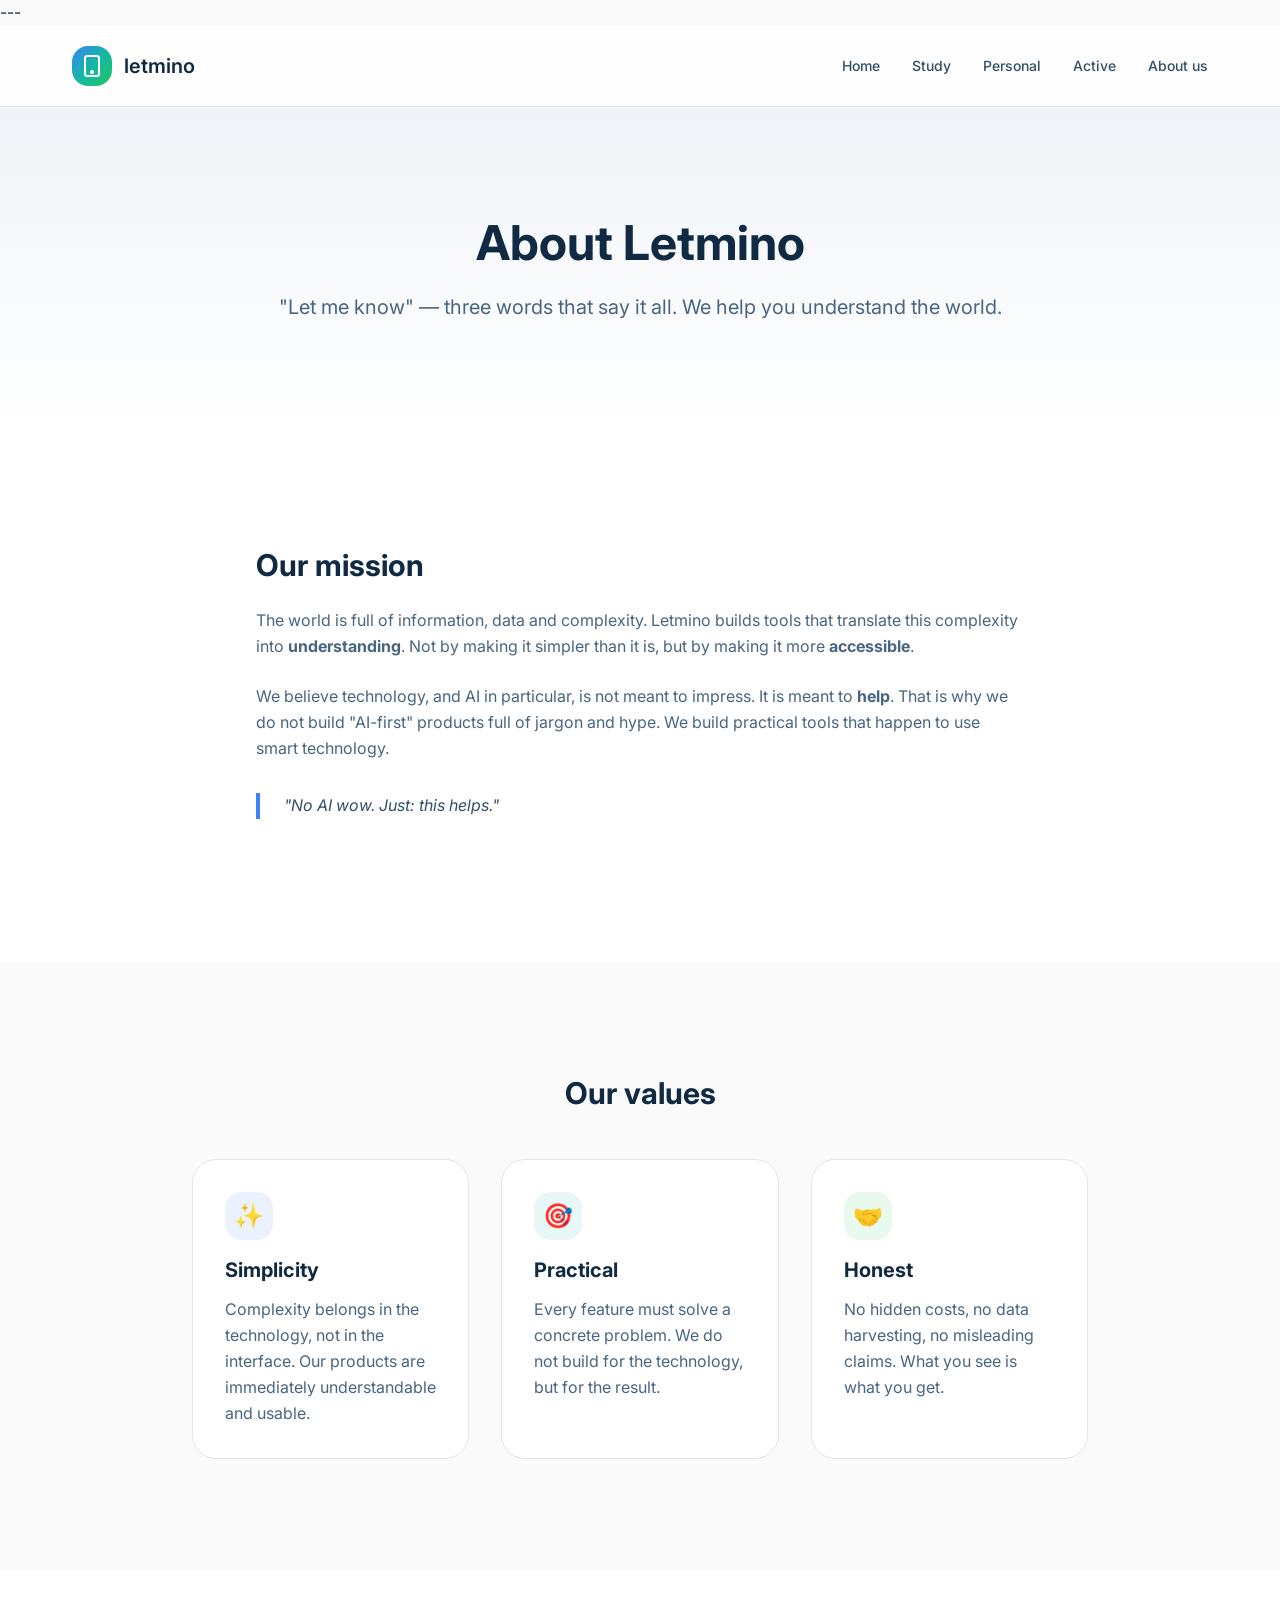
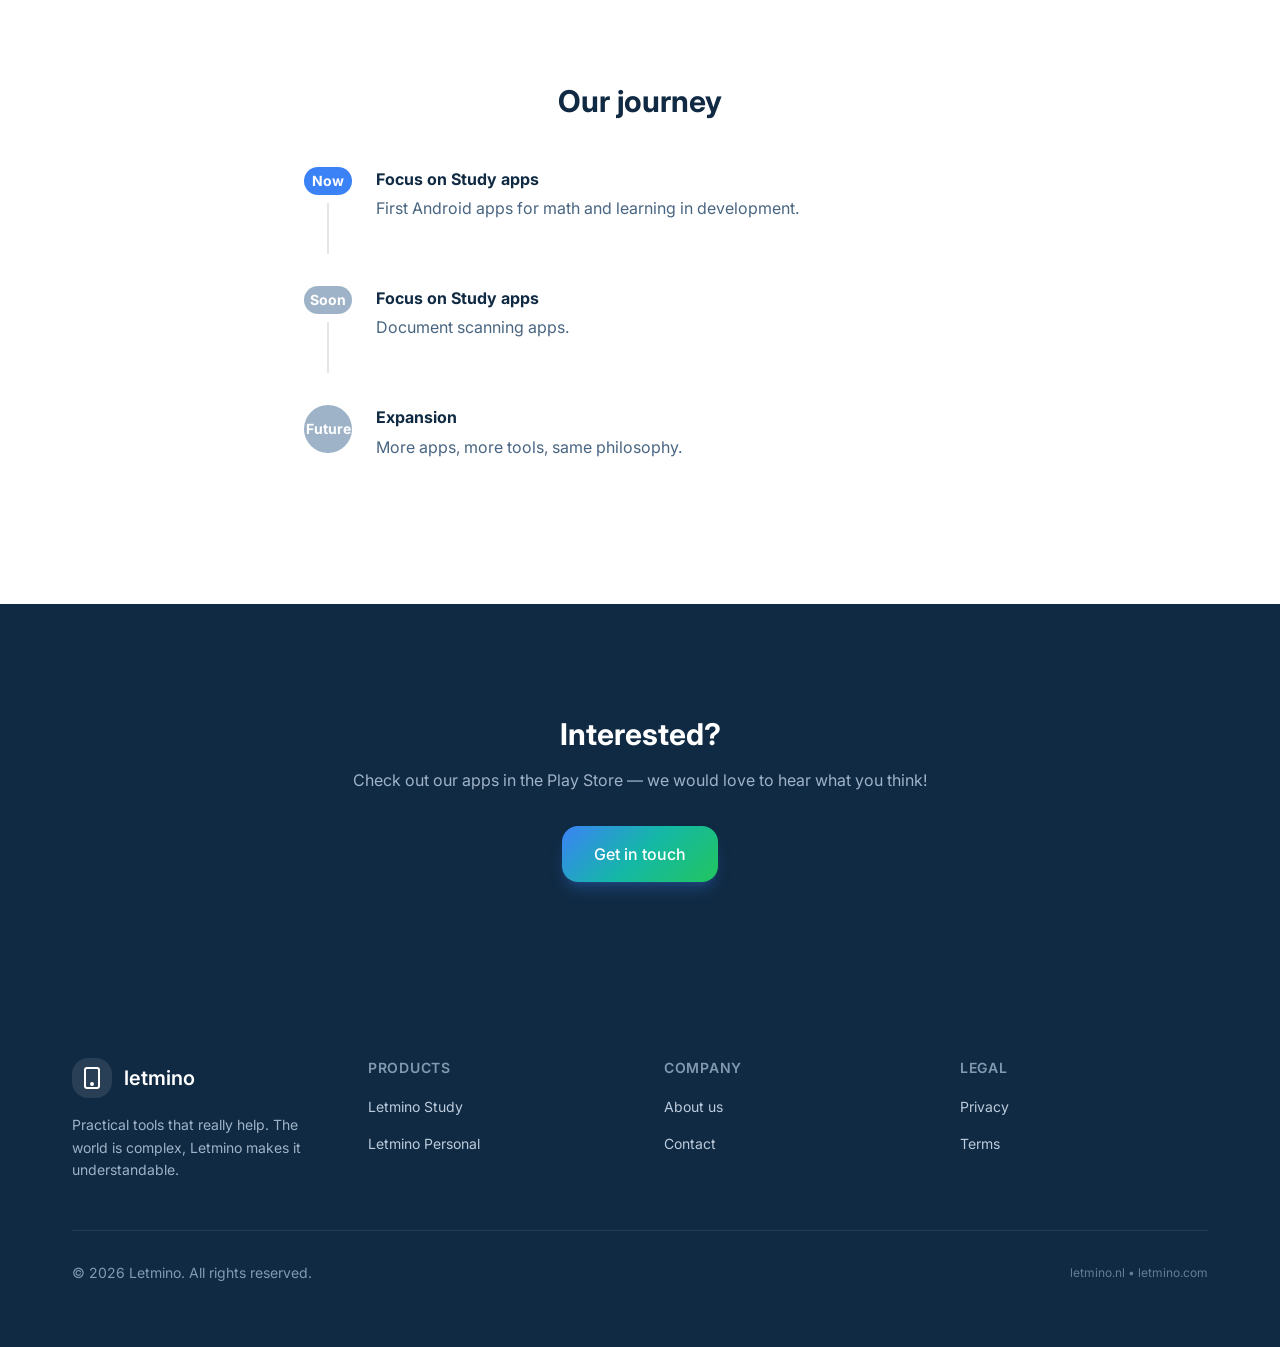
==== commit 73af4a14: "deploy: leensen/letmino_website_source@ffae969a4d7d7bc63b34daea9502022524f1350e" ====
--- a/about/index.html
+++ b/about/index.html
@@ -1,6 +1,13 @@
-<!DOCTYPE html><html lang="en"> <head><meta charset="UTF-8"><meta name="viewport" content="width=device-width, initial-scale=1.0"><link rel="icon" type="image/svg+xml" href="/favicon.svg"><link rel="canonical" href="http://www.letmino.com/about/"><!-- Taalvarianten: dezelfde paden bestaan op beide domeinen --><link rel="alternate" hreflang="nl" href="http://www.letmino.nl/about/"><link rel="alternate" hreflang="en" href="http://www.letmino.com/about/"><link rel="alternate" hreflang="x-default" href="http://www.letmino.com/about/"><!-- Primary Meta Tags --><title>About us | Letmino</title><meta name="title" content="About us | Letmino"><meta name="description" content="Learn more about Letmino. Who we are, what we do and why we do it."><!-- Open Graph / Facebook --><meta property="og:type" content="website"><meta property="og:url" content="http://www.letmino.com/about/"><meta property="og:title" content="About us | Letmino"><meta property="og:description" content="Learn more about Letmino. Who we are, what we do and why we do it."><!-- Twitter --><meta property="twitter:card" content="summary_large_image"><meta property="twitter:url" content="http://www.letmino.com/about/"><meta property="twitter:title" content="About us | Letmino"><meta property="twitter:description" content="Learn more about Letmino. Who we are, what we do and why we do it."><!-- Fonts --><link rel="preconnect" href="https://fonts.googleapis.com"><link rel="preconnect" href="https://fonts.gstatic.com" crossorigin><link href="https://fonts.googleapis.com/css2?family=Inter:wght@400;500;600;700&family=Plus+Jakarta+Sans:wght@500;600;700;800&display=swap" rel="stylesheet"><meta name="generator" content="Astro v5.16.7"><link rel="stylesheet" href="/_astro/about.BSc8B22b.css"></head> <body class="min-h-screen flex flex-col"> <header class="sticky top-0 z-50 bg-white/80 backdrop-blur-lg border-b border-neutral-200"> <div class="container-custom"> <nav class="flex items-center justify-between h-16 md:h-20"> <!-- Logo --> <a href="/" class="flex items-center gap-3 group"> <div class="w-10 h-10 rounded-xl bg-gradient-brand flex items-center justify-center"> <svg viewBox="0 0 24 24" class="w-6 h-6 text-white" fill="none" stroke="currentColor" stroke-width="2"> <rect x="5" y="2" width="14" height="20" rx="2"></rect> <circle cx="12" cy="18" r="1" fill="currentColor"></circle> </svg> </div> <span class="text-xl font-semibold text-navy-900 group-hover:text-accent-blue transition-colors">
+<!DOCTYPE html>---
+<head><meta charset="UTF-8"><meta name="viewport" content="width=device-width, initial-scale=1.0"><link rel="icon" type="image/svg+xml" href="/favicon.svg"><link rel="canonical" href="https://www.letmino.com/about/"><!-- Google tag (gtag.js) --><script async src="https://www.googletagmanager.com/gtag/js?id=G-MMR7P58PR5"></script><script>
+      window.dataLayer = window.dataLayer || [];
+      function gtag(){dataLayer.push(arguments);}
+      gtag('js', new Date());
+
+      gtag('config', 'G-MMR7P58PR5');
+    </script><!-- Taalvarianten: dezelfde paden bestaan op beide domeinen --><link rel="alternate" hreflang="nl" href="https://www.letmino.nl/about/"><link rel="alternate" hreflang="en" href="https://www.letmino.com/about/"><link rel="alternate" hreflang="x-default" href="https://www.letmino.com/about/"><!-- Primary Meta Tags --><title>About us | Letmino</title><meta name="title" content="About us | Letmino"><meta name="description" content="Learn more about Letmino. Who we are, what we do and why we do it."><!-- Open Graph / Facebook --><meta property="og:type" content="website"><meta property="og:url" content="https://www.letmino.com/about/"><meta property="og:title" content="About us | Letmino"><meta property="og:description" content="Learn more about Letmino. Who we are, what we do and why we do it."><!-- Twitter --><meta property="twitter:card" content="summary_large_image"><meta property="twitter:url" content="https://www.letmino.com/about/"><meta property="twitter:title" content="About us | Letmino"><meta property="twitter:description" content="Learn more about Letmino. Who we are, what we do and why we do it."><!-- Fonts --><link rel="preconnect" href="https://fonts.googleapis.com"><link rel="preconnect" href="https://fonts.gstatic.com" crossorigin><link href="https://fonts.googleapis.com/css2?family=Inter:wght@400;500;600;700&family=Plus+Jakarta+Sans:wght@500;600;700;800&display=swap" rel="stylesheet"><meta name="generator" content="Astro v5.16.7"><link rel="stylesheet" href="/_astro/about.BSc8B22b.css"></head> <body class="min-h-screen flex flex-col"> <header class="sticky top-0 z-50 bg-white/80 backdrop-blur-lg border-b border-neutral-200"> <div class="container-custom"> <nav class="flex items-center justify-between h-16 md:h-20"> <!-- Logo --> <a href="/" class="flex items-center gap-3 group"> <div class="w-10 h-10 rounded-xl bg-gradient-brand flex items-center justify-center"> <svg viewBox="0 0 24 24" class="w-6 h-6 text-white" fill="none" stroke="currentColor" stroke-width="2"> <rect x="5" y="2" width="14" height="20" rx="2"></rect> <circle cx="12" cy="18" r="1" fill="currentColor"></circle> </svg> </div> <span class="text-xl font-semibold text-navy-900 group-hover:text-accent-blue transition-colors">
 letmino
 </span> </a> <!-- Desktop Navigation --> <div class="hidden md:flex items-center gap-8"> <a href="/" class="text-sm font-medium transition-colors hover:text-accent-blue text-navy-700"> Home </a><a href="/study" class="text-sm font-medium transition-colors hover:text-accent-blue text-navy-700"> Study </a><a href="/personal" class="text-sm font-medium transition-colors hover:text-accent-blue text-navy-700"> Personal </a><a href="/active" class="text-sm font-medium transition-colors hover:text-accent-blue text-navy-700"> Active </a><a href="/about" class="text-sm font-medium transition-colors hover:text-accent-blue text-navy-700"> About us </a> </div> <!-- Mobile Menu Button --> <button id="mobile-menu-btn" class="md:hidden p-2 rounded-lg hover:bg-neutral-100 transition-colors" aria-label="Open menu"> <svg class="w-6 h-6 text-navy-900" fill="none" stroke="currentColor" viewBox="0 0 24 24"> <path stroke-linecap="round" stroke-linejoin="round" stroke-width="2" d="M4 6h16M4 12h16M4 18h16"></path> </svg> </button> </nav> </div> <!-- Mobile Menu --> <div id="mobile-menu" class="hidden md:hidden border-t border-neutral-200 bg-white"> <div class="container-custom py-4 space-y-2"> <a href="/" class="block px-4 py-2 rounded-lg text-sm font-medium transition-colors hover:bg-neutral-100 text-navy-700"> Home </a><a href="/study" class="block px-4 py-2 rounded-lg text-sm font-medium transition-colors hover:bg-neutral-100 text-navy-700"> Study </a><a href="/personal" class="block px-4 py-2 rounded-lg text-sm font-medium transition-colors hover:bg-neutral-100 text-navy-700"> Personal </a><a href="/active" class="block px-4 py-2 rounded-lg text-sm font-medium transition-colors hover:bg-neutral-100 text-navy-700"> Active </a><a href="/about" class="block px-4 py-2 rounded-lg text-sm font-medium transition-colors hover:bg-neutral-100 text-navy-700"> About us </a> </div> </div> </header> <script type="module">const e=document.getElementById("mobile-menu-btn"),n=document.getElementById("mobile-menu");e?.addEventListener("click",()=>{n?.classList.toggle("hidden")});</script> <main class="flex-1">   <section class="py-20 md:py-28 bg-gradient-to-b from-navy-50 to-white"> <div class="container-custom"> <div class="max-w-3xl mx-auto text-center"> <h1 class="text-4xl md:text-5xl font-bold text-navy-900 mb-6"> About Letmino </h1> <p class="text-xl text-navy-600 leading-relaxed"> &quot;Let me know&quot; — three words that say it all. We help you understand the world. </p> </div> </div> </section>  <section class="py-20 md:py-28 bg-white"> <div class="container-custom"> <div class="max-w-3xl mx-auto"> <div class="prose prose-lg"> <h2 class="text-3xl font-bold text-navy-900 mb-6">Our mission</h2> <p class="text-navy-600 leading-relaxed mb-6">The world is full of information, data and complexity. Letmino builds tools that translate this complexity into <strong>understanding</strong>. Not by making it simpler than it is, but by making it more <strong>accessible</strong>.</p> <p class="text-navy-600 leading-relaxed mb-6">We believe technology, and AI in particular, is not meant to impress. It is meant to <strong>help</strong>. That is why we do not build "AI-first" products full of jargon and hype. We build practical tools that happen to use smart technology.</p> <blockquote class="border-l-4 border-accent-blue pl-6 my-8 italic text-navy-700"> &quot;No AI wow. Just: this helps.&quot; </blockquote> </div> </div> </div> </section>  <section class="py-20 md:py-28 bg-neutral-50"> <div class="container-custom"> <div class="text-center mb-12"> <h2 class="text-3xl font-bold text-navy-900 mb-4">Our values</h2> </div> <div class="grid md:grid-cols-3 gap-8 max-w-4xl mx-auto"> <div class="bg-white rounded-2xl p-8 border border-neutral-200"> <div class="w-12 h-12 rounded-xl bg-accent-blue/10 flex items-center justify-center text-2xl mb-4"> ✨ </div> <h3 class="text-xl font-bold text-navy-900 mb-3">Simplicity</h3> <p class="text-navy-600 leading-relaxed"> Complexity belongs in the technology, not in the interface. Our products are immediately understandable and usable. </p> </div><div class="bg-white rounded-2xl p-8 border border-neutral-200"> <div class="w-12 h-12 rounded-xl bg-accent-teal/10 flex items-center justify-center text-2xl mb-4"> 🎯 </div> <h3 class="text-xl font-bold text-navy-900 mb-3">Practical</h3> <p class="text-navy-600 leading-relaxed"> Every feature must solve a concrete problem. We do not build for the technology, but for the result. </p> </div><div class="bg-white rounded-2xl p-8 border border-neutral-200"> <div class="w-12 h-12 rounded-xl bg-accent-green/10 flex items-center justify-center text-2xl mb-4"> 🤝 </div> <h3 class="text-xl font-bold text-navy-900 mb-3">Honest</h3> <p class="text-navy-600 leading-relaxed"> No hidden costs, no data harvesting, no misleading claims. What you see is what you get. </p> </div> </div> </div> </section>  <section class="py-20 md:py-28 bg-white"> <div class="container-custom"> <div class="text-center mb-12"> <h2 class="text-3xl font-bold text-navy-900 mb-4">Our journey</h2> </div> <div class="max-w-2xl mx-auto"> <div class="space-y-8"> <div class="flex gap-6"> <div class="flex flex-col items-center"> <div class="w-12 h-12 rounded-full flex items-center justify-center text-white font-bold text-sm bg-accent-blue"> Now </div> <div class="w-0.5 h-full bg-neutral-200 mt-2"></div> </div> <div class="pb-8"> <h3 class="font-bold text-navy-900 mb-1">Focus on Study apps</h3> <p class="text-navy-600">First Android apps for math and learning in development.</p> </div> </div><div class="flex gap-6"> <div class="flex flex-col items-center"> <div class="w-12 h-12 rounded-full flex items-center justify-center text-white font-bold text-sm bg-navy-300"> Soon </div> <div class="w-0.5 h-full bg-neutral-200 mt-2"></div> </div> <div class="pb-8"> <h3 class="font-bold text-navy-900 mb-1">Focus on Study apps</h3> <p class="text-navy-600">Document scanning apps.</p> </div> </div><div class="flex gap-6"> <div class="flex flex-col items-center"> <div class="w-12 h-12 rounded-full flex items-center justify-center text-white font-bold text-sm bg-navy-300"> Future </div>  </div> <div class="pb-8"> <h3 class="font-bold text-navy-900 mb-1">Expansion</h3> <p class="text-navy-600">More apps, more tools, same philosophy.</p> </div> </div> </div> </div> </div> </section>  <section class="py-20 md:py-28 bg-navy-900"> <div class="container-custom text-center"> <h2 class="text-3xl font-bold text-white mb-4"> Interested? </h2> <p class="text-navy-300 mb-8 max-w-xl mx-auto"> Check out our apps in the Play Store — we would love to hear what you think! </p> <a href="/contact" class="inline-flex items-center justify-center font-medium rounded-xl transition-all duration-200 focus:outline-none focus:ring-2 focus:ring-offset-2 bg-gradient-brand text-white hover:opacity-90 focus:ring-accent-blue shadow-lg shadow-accent-blue/25 px-8 py-4 text-base gap-2 ">Get in touch</a> </div> </section>  </main> <footer class="bg-navy-900 text-white mt-auto"> <div class="container-custom py-16"> <div class="grid grid-cols-1 md:grid-cols-2 lg:grid-cols-4 gap-12"> <!-- Brand --> <div class="lg:col-span-1"> <a href="/" class="flex items-center gap-3 mb-4"> <div class="w-10 h-10 rounded-xl bg-white/10 flex items-center justify-center"> <svg viewBox="0 0 24 24" class="w-6 h-6 text-white" fill="none" stroke="currentColor" stroke-width="2"> <rect x="5" y="2" width="14" height="20" rx="2"></rect> <circle cx="12" cy="18" r="1" fill="currentColor"></circle> </svg> </div> <span class="text-xl font-semibold">letmino</span> </a> <p class="text-navy-300 text-sm leading-relaxed"> Practical tools that really help. The world is complex, Letmino makes it understandable. </p> </div> <!-- Products --> <div> <h3 class="font-semibold text-sm uppercase tracking-wider text-navy-400 mb-4"> Products </h3> <ul class="space-y-3"> <li> <a href="/study" class="text-navy-200 hover:text-white transition-colors text-sm"> Letmino Study </a> </li><li> <a href="/personal" class="text-navy-200 hover:text-white transition-colors text-sm"> Letmino Personal </a> </li> </ul> </div> <!-- Company --> <div> <h3 class="font-semibold text-sm uppercase tracking-wider text-navy-400 mb-4"> Company </h3> <ul class="space-y-3"> <li> <a href="/about" class="text-navy-200 hover:text-white transition-colors text-sm"> About us </a> </li><li> <a href="/contact" class="text-navy-200 hover:text-white transition-colors text-sm"> Contact </a> </li> </ul> </div> <!-- Legal --> <div> <h3 class="font-semibold text-sm uppercase tracking-wider text-navy-400 mb-4"> Legal </h3> <ul class="space-y-3"> <li> <a href="/privacy" class="text-navy-200 hover:text-white transition-colors text-sm"> Privacy </a> </li><li> <a href="/terms" class="text-navy-200 hover:text-white transition-colors text-sm"> Terms </a> </li> </ul> </div> </div> <!-- Bottom Bar --> <div class="mt-12 pt-8 border-t border-navy-800 flex flex-col md:flex-row justify-between items-center gap-4"> <p class="text-navy-400 text-sm">
 © 2026 Letmino. All rights reserved. </p> <div class="flex items-center gap-4"> <span class="text-navy-500 text-xs">
 letmino.nl • letmino.com
-</span> </div> </div> </div> </footer> </body></html>+</span> </div> </div> </div> </footer> </body>
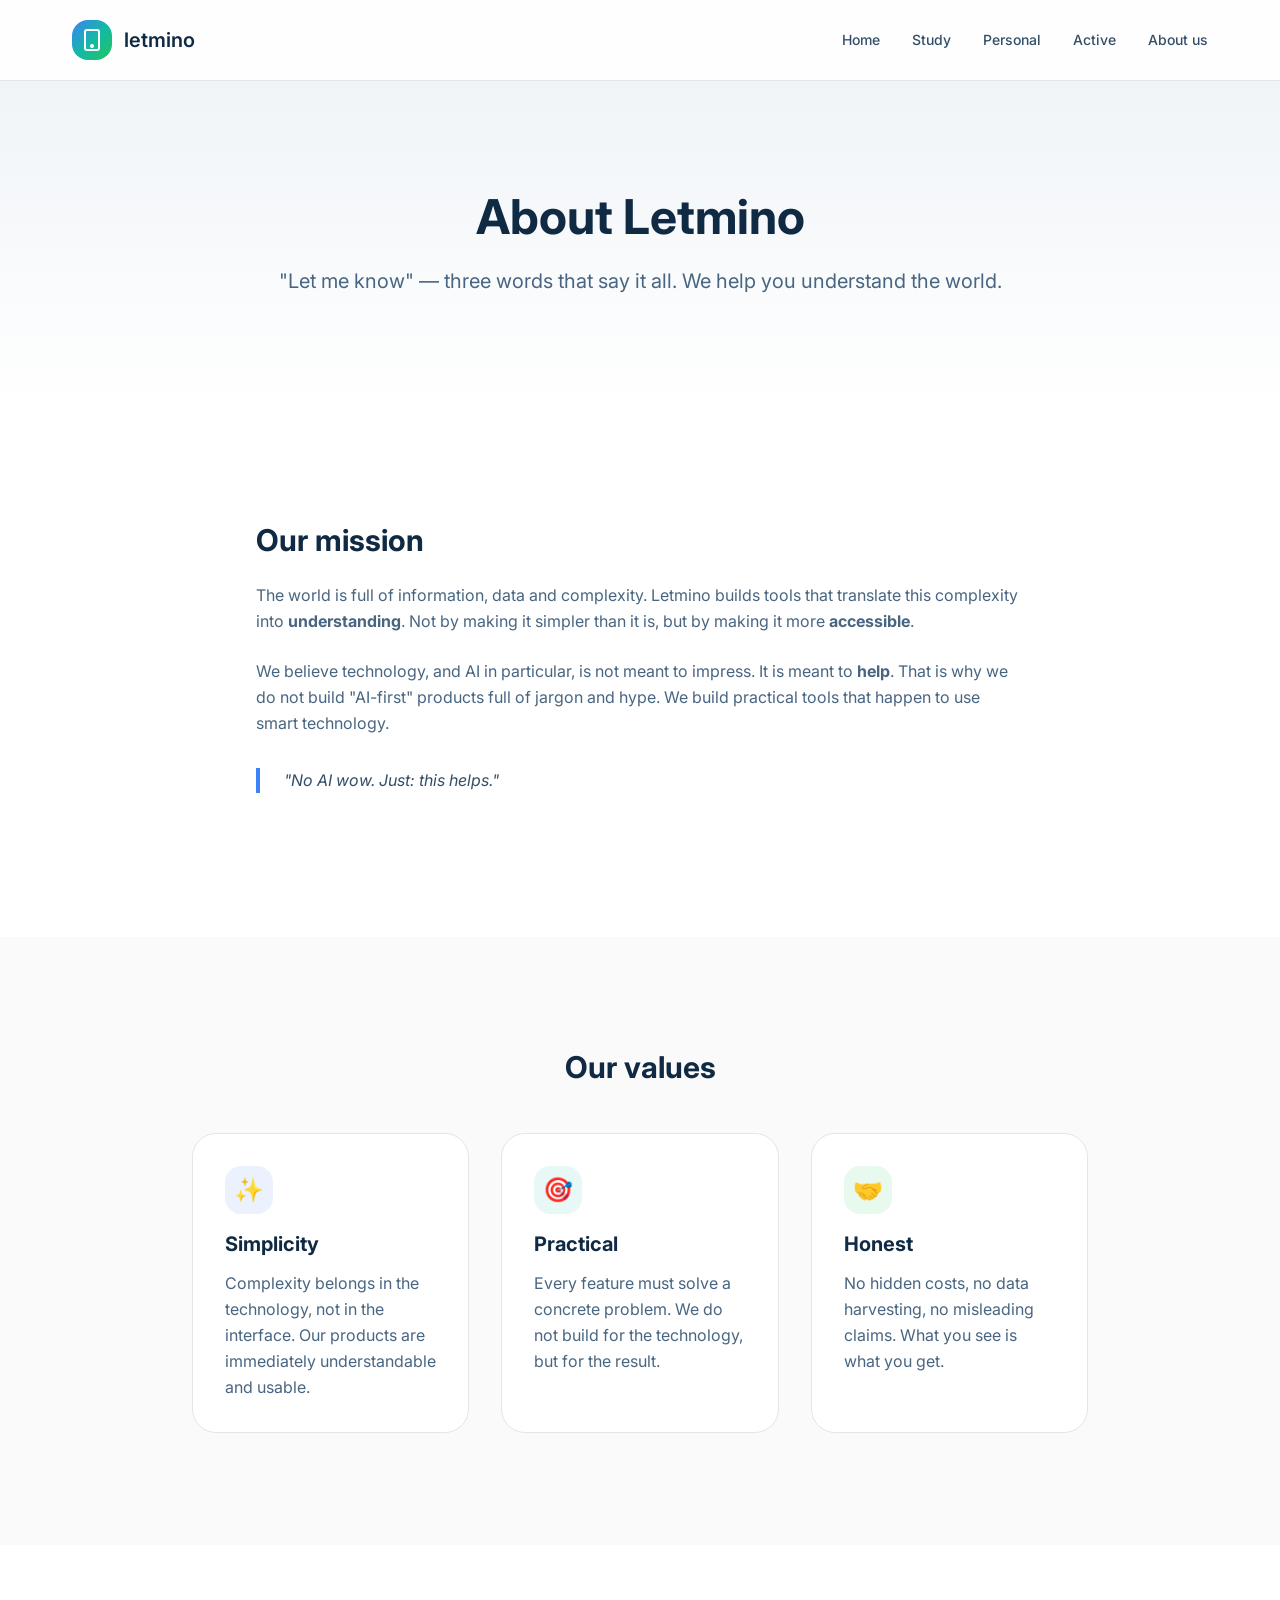
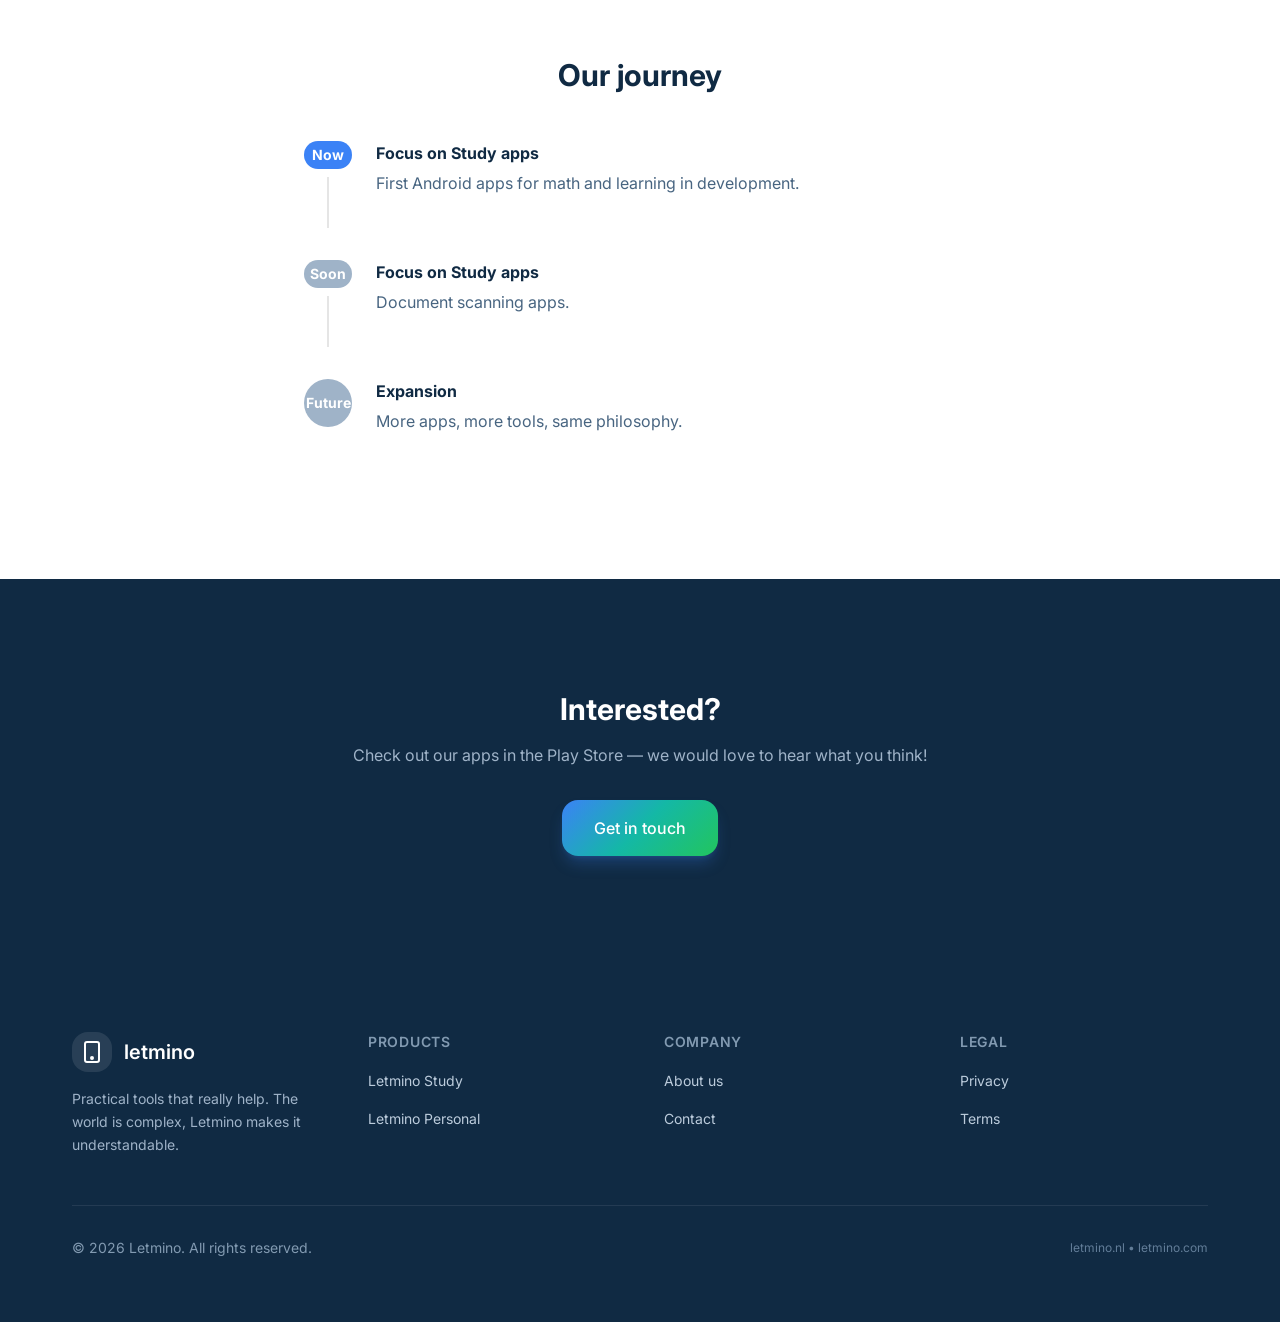
==== commit 764ddc04: "deploy: leensen/letmino_website_source@432c178f353bbd5edfabf152c9db9606ee900b35" ====
--- a/about/index.html
+++ b/about/index.html
@@ -1,5 +1,4 @@
-<!DOCTYPE html>---
-<head><meta charset="UTF-8"><meta name="viewport" content="width=device-width, initial-scale=1.0"><link rel="icon" type="image/svg+xml" href="/favicon.svg"><link rel="canonical" href="https://www.letmino.com/about/"><!-- Google tag (gtag.js) --><script async src="https://www.googletagmanager.com/gtag/js?id=G-MMR7P58PR5"></script><script>
+<!DOCTYPE html><html lang="en"> <head><meta charset="UTF-8"><meta name="viewport" content="width=device-width, initial-scale=1.0"><link rel="icon" type="image/svg+xml" href="/favicon.svg"><link rel="canonical" href="https://www.letmino.com/about/"><!-- Google tag (gtag.js) --><script async src="https://www.googletagmanager.com/gtag/js?id=G-MMR7P58PR5"></script><script>
       window.dataLayer = window.dataLayer || [];
       function gtag(){dataLayer.push(arguments);}
       gtag('js', new Date());
@@ -10,4 +9,4 @@
 </span> </a> <!-- Desktop Navigation --> <div class="hidden md:flex items-center gap-8"> <a href="/" class="text-sm font-medium transition-colors hover:text-accent-blue text-navy-700"> Home </a><a href="/study" class="text-sm font-medium transition-colors hover:text-accent-blue text-navy-700"> Study </a><a href="/personal" class="text-sm font-medium transition-colors hover:text-accent-blue text-navy-700"> Personal </a><a href="/active" class="text-sm font-medium transition-colors hover:text-accent-blue text-navy-700"> Active </a><a href="/about" class="text-sm font-medium transition-colors hover:text-accent-blue text-navy-700"> About us </a> </div> <!-- Mobile Menu Button --> <button id="mobile-menu-btn" class="md:hidden p-2 rounded-lg hover:bg-neutral-100 transition-colors" aria-label="Open menu"> <svg class="w-6 h-6 text-navy-900" fill="none" stroke="currentColor" viewBox="0 0 24 24"> <path stroke-linecap="round" stroke-linejoin="round" stroke-width="2" d="M4 6h16M4 12h16M4 18h16"></path> </svg> </button> </nav> </div> <!-- Mobile Menu --> <div id="mobile-menu" class="hidden md:hidden border-t border-neutral-200 bg-white"> <div class="container-custom py-4 space-y-2"> <a href="/" class="block px-4 py-2 rounded-lg text-sm font-medium transition-colors hover:bg-neutral-100 text-navy-700"> Home </a><a href="/study" class="block px-4 py-2 rounded-lg text-sm font-medium transition-colors hover:bg-neutral-100 text-navy-700"> Study </a><a href="/personal" class="block px-4 py-2 rounded-lg text-sm font-medium transition-colors hover:bg-neutral-100 text-navy-700"> Personal </a><a href="/active" class="block px-4 py-2 rounded-lg text-sm font-medium transition-colors hover:bg-neutral-100 text-navy-700"> Active </a><a href="/about" class="block px-4 py-2 rounded-lg text-sm font-medium transition-colors hover:bg-neutral-100 text-navy-700"> About us </a> </div> </div> </header> <script type="module">const e=document.getElementById("mobile-menu-btn"),n=document.getElementById("mobile-menu");e?.addEventListener("click",()=>{n?.classList.toggle("hidden")});</script> <main class="flex-1">   <section class="py-20 md:py-28 bg-gradient-to-b from-navy-50 to-white"> <div class="container-custom"> <div class="max-w-3xl mx-auto text-center"> <h1 class="text-4xl md:text-5xl font-bold text-navy-900 mb-6"> About Letmino </h1> <p class="text-xl text-navy-600 leading-relaxed"> &quot;Let me know&quot; — three words that say it all. We help you understand the world. </p> </div> </div> </section>  <section class="py-20 md:py-28 bg-white"> <div class="container-custom"> <div class="max-w-3xl mx-auto"> <div class="prose prose-lg"> <h2 class="text-3xl font-bold text-navy-900 mb-6">Our mission</h2> <p class="text-navy-600 leading-relaxed mb-6">The world is full of information, data and complexity. Letmino builds tools that translate this complexity into <strong>understanding</strong>. Not by making it simpler than it is, but by making it more <strong>accessible</strong>.</p> <p class="text-navy-600 leading-relaxed mb-6">We believe technology, and AI in particular, is not meant to impress. It is meant to <strong>help</strong>. That is why we do not build "AI-first" products full of jargon and hype. We build practical tools that happen to use smart technology.</p> <blockquote class="border-l-4 border-accent-blue pl-6 my-8 italic text-navy-700"> &quot;No AI wow. Just: this helps.&quot; </blockquote> </div> </div> </div> </section>  <section class="py-20 md:py-28 bg-neutral-50"> <div class="container-custom"> <div class="text-center mb-12"> <h2 class="text-3xl font-bold text-navy-900 mb-4">Our values</h2> </div> <div class="grid md:grid-cols-3 gap-8 max-w-4xl mx-auto"> <div class="bg-white rounded-2xl p-8 border border-neutral-200"> <div class="w-12 h-12 rounded-xl bg-accent-blue/10 flex items-center justify-center text-2xl mb-4"> ✨ </div> <h3 class="text-xl font-bold text-navy-900 mb-3">Simplicity</h3> <p class="text-navy-600 leading-relaxed"> Complexity belongs in the technology, not in the interface. Our products are immediately understandable and usable. </p> </div><div class="bg-white rounded-2xl p-8 border border-neutral-200"> <div class="w-12 h-12 rounded-xl bg-accent-teal/10 flex items-center justify-center text-2xl mb-4"> 🎯 </div> <h3 class="text-xl font-bold text-navy-900 mb-3">Practical</h3> <p class="text-navy-600 leading-relaxed"> Every feature must solve a concrete problem. We do not build for the technology, but for the result. </p> </div><div class="bg-white rounded-2xl p-8 border border-neutral-200"> <div class="w-12 h-12 rounded-xl bg-accent-green/10 flex items-center justify-center text-2xl mb-4"> 🤝 </div> <h3 class="text-xl font-bold text-navy-900 mb-3">Honest</h3> <p class="text-navy-600 leading-relaxed"> No hidden costs, no data harvesting, no misleading claims. What you see is what you get. </p> </div> </div> </div> </section>  <section class="py-20 md:py-28 bg-white"> <div class="container-custom"> <div class="text-center mb-12"> <h2 class="text-3xl font-bold text-navy-900 mb-4">Our journey</h2> </div> <div class="max-w-2xl mx-auto"> <div class="space-y-8"> <div class="flex gap-6"> <div class="flex flex-col items-center"> <div class="w-12 h-12 rounded-full flex items-center justify-center text-white font-bold text-sm bg-accent-blue"> Now </div> <div class="w-0.5 h-full bg-neutral-200 mt-2"></div> </div> <div class="pb-8"> <h3 class="font-bold text-navy-900 mb-1">Focus on Study apps</h3> <p class="text-navy-600">First Android apps for math and learning in development.</p> </div> </div><div class="flex gap-6"> <div class="flex flex-col items-center"> <div class="w-12 h-12 rounded-full flex items-center justify-center text-white font-bold text-sm bg-navy-300"> Soon </div> <div class="w-0.5 h-full bg-neutral-200 mt-2"></div> </div> <div class="pb-8"> <h3 class="font-bold text-navy-900 mb-1">Focus on Study apps</h3> <p class="text-navy-600">Document scanning apps.</p> </div> </div><div class="flex gap-6"> <div class="flex flex-col items-center"> <div class="w-12 h-12 rounded-full flex items-center justify-center text-white font-bold text-sm bg-navy-300"> Future </div>  </div> <div class="pb-8"> <h3 class="font-bold text-navy-900 mb-1">Expansion</h3> <p class="text-navy-600">More apps, more tools, same philosophy.</p> </div> </div> </div> </div> </div> </section>  <section class="py-20 md:py-28 bg-navy-900"> <div class="container-custom text-center"> <h2 class="text-3xl font-bold text-white mb-4"> Interested? </h2> <p class="text-navy-300 mb-8 max-w-xl mx-auto"> Check out our apps in the Play Store — we would love to hear what you think! </p> <a href="/contact" class="inline-flex items-center justify-center font-medium rounded-xl transition-all duration-200 focus:outline-none focus:ring-2 focus:ring-offset-2 bg-gradient-brand text-white hover:opacity-90 focus:ring-accent-blue shadow-lg shadow-accent-blue/25 px-8 py-4 text-base gap-2 ">Get in touch</a> </div> </section>  </main> <footer class="bg-navy-900 text-white mt-auto"> <div class="container-custom py-16"> <div class="grid grid-cols-1 md:grid-cols-2 lg:grid-cols-4 gap-12"> <!-- Brand --> <div class="lg:col-span-1"> <a href="/" class="flex items-center gap-3 mb-4"> <div class="w-10 h-10 rounded-xl bg-white/10 flex items-center justify-center"> <svg viewBox="0 0 24 24" class="w-6 h-6 text-white" fill="none" stroke="currentColor" stroke-width="2"> <rect x="5" y="2" width="14" height="20" rx="2"></rect> <circle cx="12" cy="18" r="1" fill="currentColor"></circle> </svg> </div> <span class="text-xl font-semibold">letmino</span> </a> <p class="text-navy-300 text-sm leading-relaxed"> Practical tools that really help. The world is complex, Letmino makes it understandable. </p> </div> <!-- Products --> <div> <h3 class="font-semibold text-sm uppercase tracking-wider text-navy-400 mb-4"> Products </h3> <ul class="space-y-3"> <li> <a href="/study" class="text-navy-200 hover:text-white transition-colors text-sm"> Letmino Study </a> </li><li> <a href="/personal" class="text-navy-200 hover:text-white transition-colors text-sm"> Letmino Personal </a> </li> </ul> </div> <!-- Company --> <div> <h3 class="font-semibold text-sm uppercase tracking-wider text-navy-400 mb-4"> Company </h3> <ul class="space-y-3"> <li> <a href="/about" class="text-navy-200 hover:text-white transition-colors text-sm"> About us </a> </li><li> <a href="/contact" class="text-navy-200 hover:text-white transition-colors text-sm"> Contact </a> </li> </ul> </div> <!-- Legal --> <div> <h3 class="font-semibold text-sm uppercase tracking-wider text-navy-400 mb-4"> Legal </h3> <ul class="space-y-3"> <li> <a href="/privacy" class="text-navy-200 hover:text-white transition-colors text-sm"> Privacy </a> </li><li> <a href="/terms" class="text-navy-200 hover:text-white transition-colors text-sm"> Terms </a> </li> </ul> </div> </div> <!-- Bottom Bar --> <div class="mt-12 pt-8 border-t border-navy-800 flex flex-col md:flex-row justify-between items-center gap-4"> <p class="text-navy-400 text-sm">
 © 2026 Letmino. All rights reserved. </p> <div class="flex items-center gap-4"> <span class="text-navy-500 text-xs">
 letmino.nl • letmino.com
-</span> </div> </div> </div> </footer> </body>+</span> </div> </div> </div> </footer> </body></html>
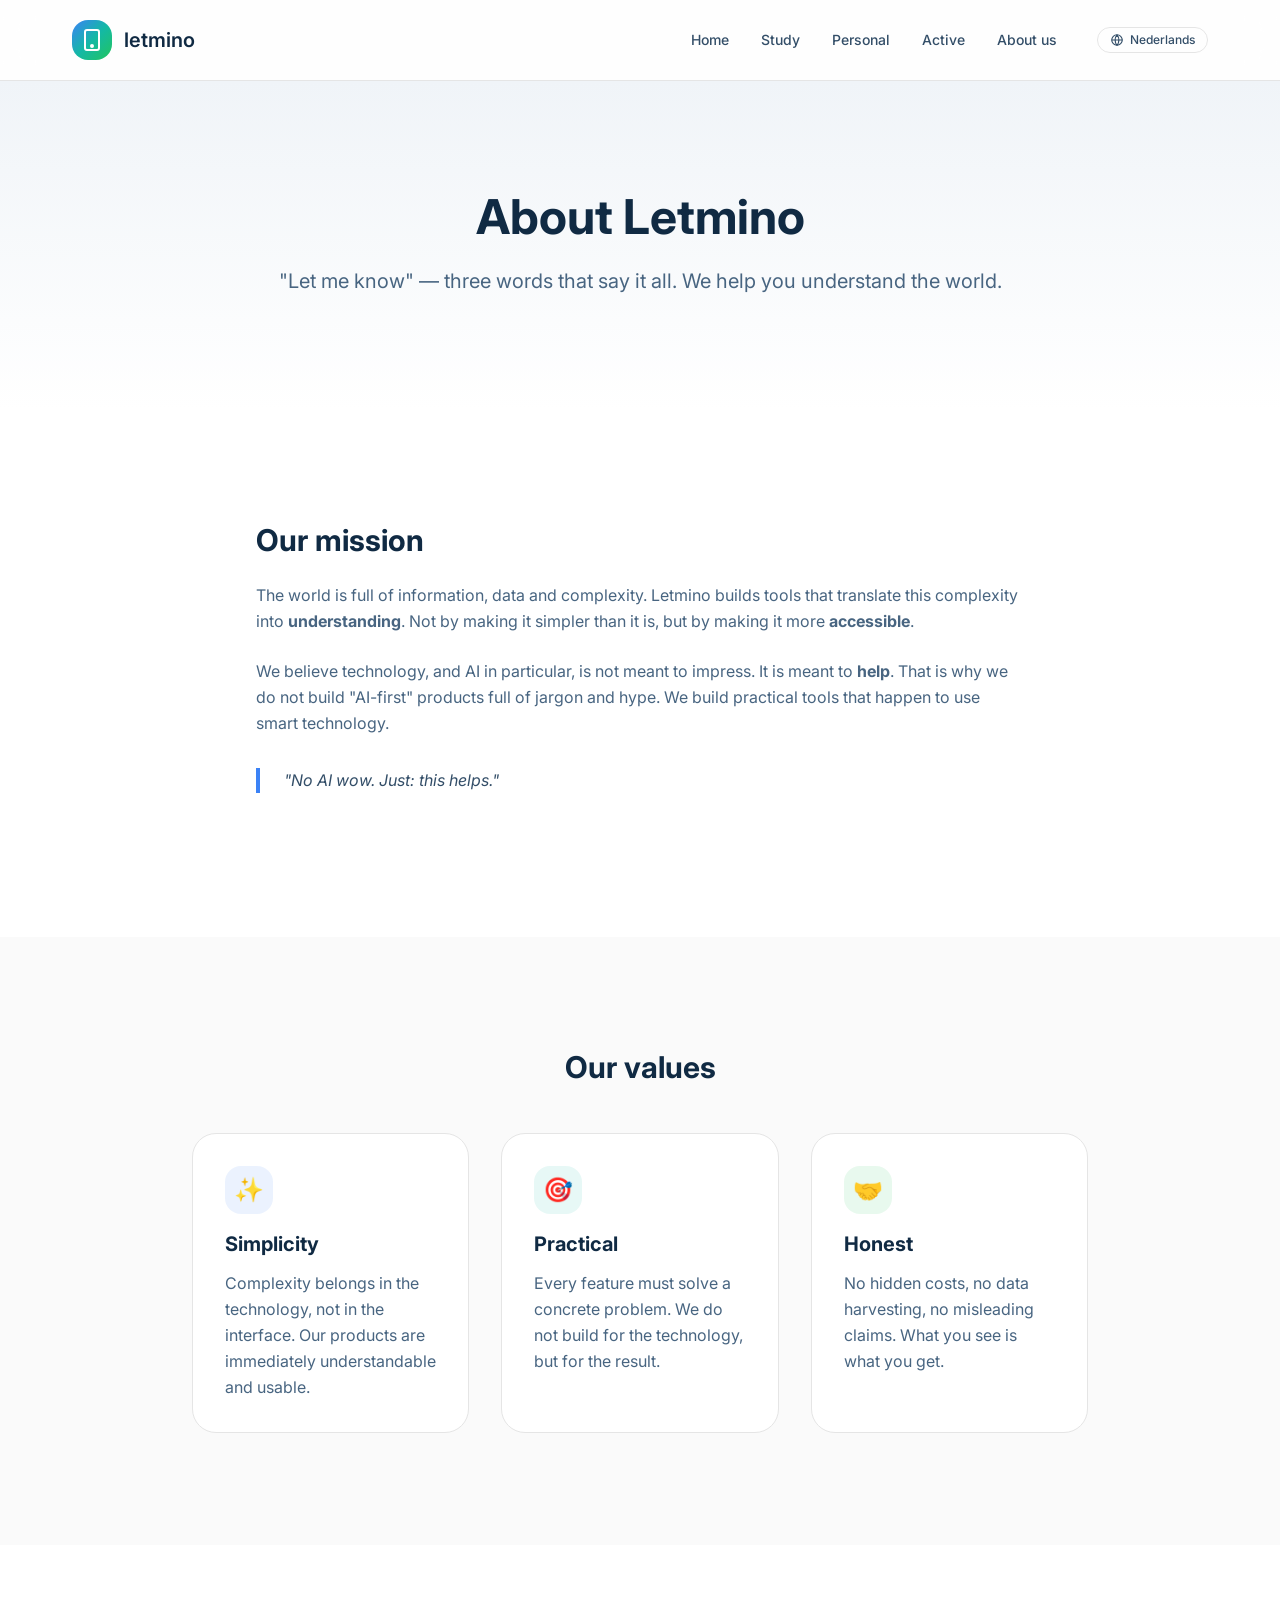
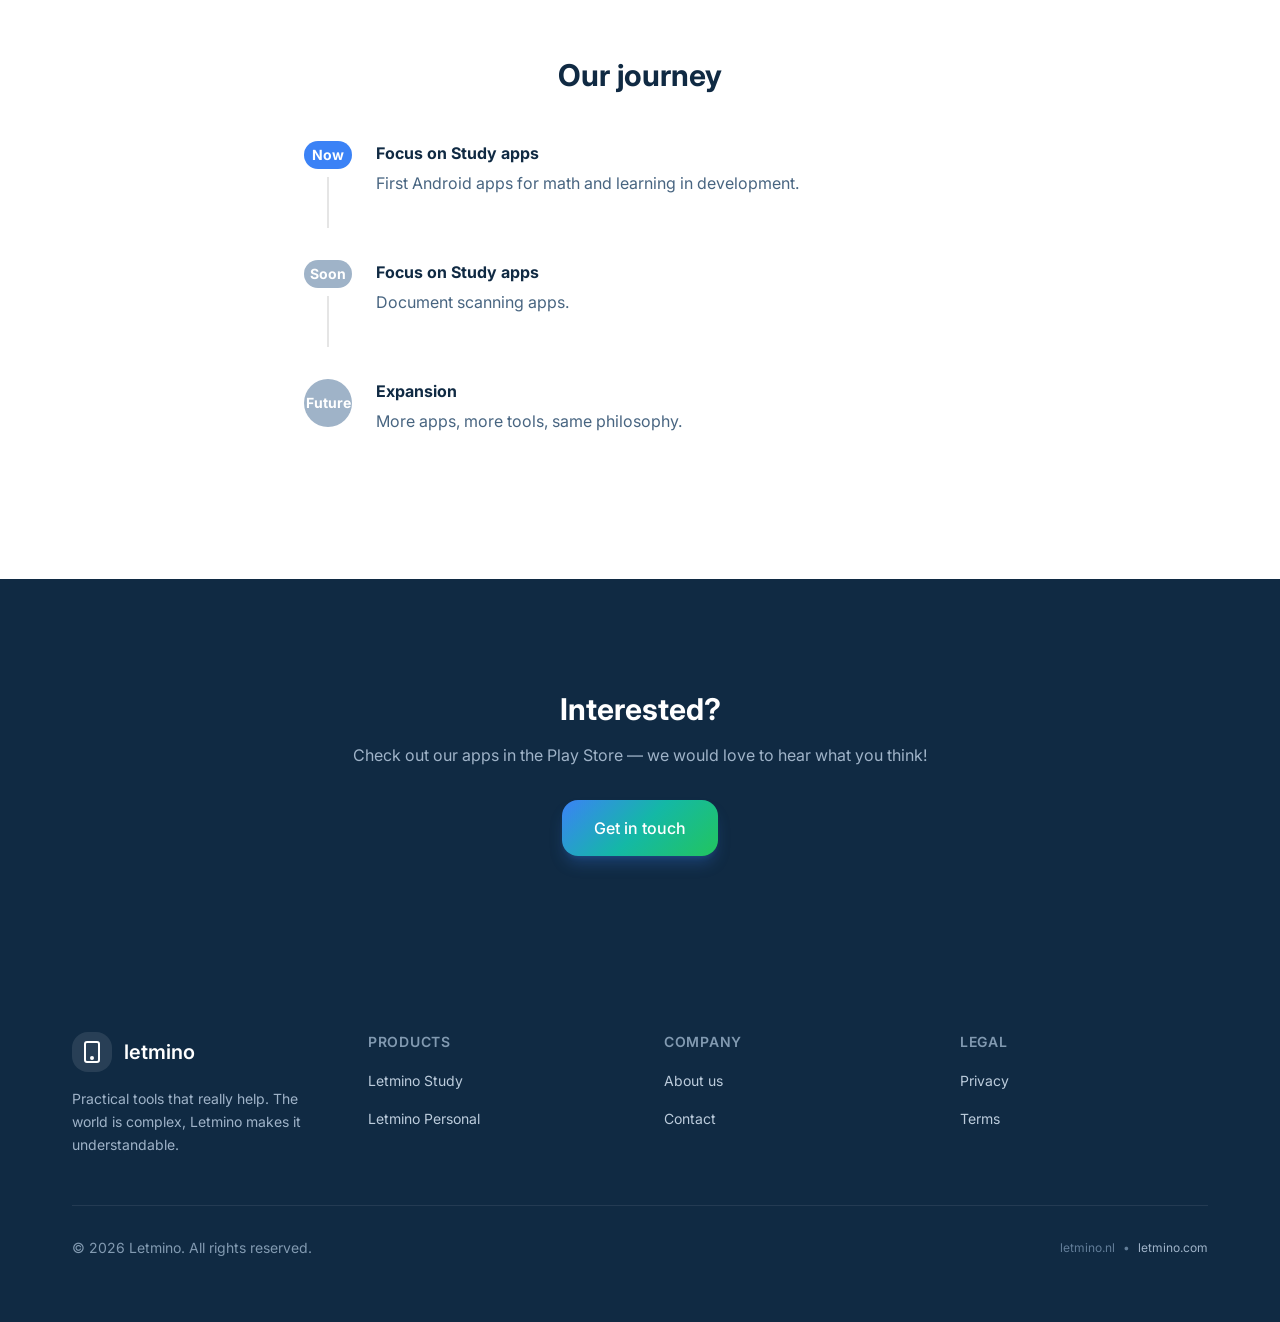
==== commit 1ed5961b: "deploy: leensen/letmino_website_source@a22b7fa32486f117557365cfb0b18a8e92296dc5" ====
--- a/about/index.html
+++ b/about/index.html
@@ -1,12 +1,11 @@
-<!DOCTYPE html><html lang="en"> <head><meta charset="UTF-8"><meta name="viewport" content="width=device-width, initial-scale=1.0"><link rel="icon" type="image/svg+xml" href="/favicon.svg"><link rel="canonical" href="https://www.letmino.com/about/"><!-- Google tag (gtag.js) --><script async src="https://www.googletagmanager.com/gtag/js?id=G-MMR7P58PR5"></script><script>
+<!DOCTYPE html><html lang="en"> <head><meta charset="UTF-8"><meta name="viewport" content="width=device-width, initial-scale=1.0"><link rel="icon" type="image/svg+xml" href="/favicon.svg"><link rel="canonical" href="https://www.letmino.com/about/"><link rel="sitemap" type="application/xml" href="/sitemap-index.xml"><!-- Google tag (gtag.js) --><script async src="https://www.googletagmanager.com/gtag/js?id=G-MMR7P58PR5"></script><script>
       window.dataLayer = window.dataLayer || [];
       function gtag(){dataLayer.push(arguments);}
       gtag('js', new Date());
 
       gtag('config', 'G-MMR7P58PR5');
-    </script><!-- Taalvarianten: dezelfde paden bestaan op beide domeinen --><link rel="alternate" hreflang="nl" href="https://www.letmino.nl/about/"><link rel="alternate" hreflang="en" href="https://www.letmino.com/about/"><link rel="alternate" hreflang="x-default" href="https://www.letmino.com/about/"><!-- Primary Meta Tags --><title>About us | Letmino</title><meta name="title" content="About us | Letmino"><meta name="description" content="Learn more about Letmino. Who we are, what we do and why we do it."><!-- Open Graph / Facebook --><meta property="og:type" content="website"><meta property="og:url" content="https://www.letmino.com/about/"><meta property="og:title" content="About us | Letmino"><meta property="og:description" content="Learn more about Letmino. Who we are, what we do and why we do it."><!-- Twitter --><meta property="twitter:card" content="summary_large_image"><meta property="twitter:url" content="https://www.letmino.com/about/"><meta property="twitter:title" content="About us | Letmino"><meta property="twitter:description" content="Learn more about Letmino. Who we are, what we do and why we do it."><!-- Fonts --><link rel="preconnect" href="https://fonts.googleapis.com"><link rel="preconnect" href="https://fonts.gstatic.com" crossorigin><link href="https://fonts.googleapis.com/css2?family=Inter:wght@400;500;600;700&family=Plus+Jakarta+Sans:wght@500;600;700;800&display=swap" rel="stylesheet"><meta name="generator" content="Astro v5.16.7"><link rel="stylesheet" href="/_astro/about.BSc8B22b.css"></head> <body class="min-h-screen flex flex-col"> <header class="sticky top-0 z-50 bg-white/80 backdrop-blur-lg border-b border-neutral-200"> <div class="container-custom"> <nav class="flex items-center justify-between h-16 md:h-20"> <!-- Logo --> <a href="/" class="flex items-center gap-3 group"> <div class="w-10 h-10 rounded-xl bg-gradient-brand flex items-center justify-center"> <svg viewBox="0 0 24 24" class="w-6 h-6 text-white" fill="none" stroke="currentColor" stroke-width="2"> <rect x="5" y="2" width="14" height="20" rx="2"></rect> <circle cx="12" cy="18" r="1" fill="currentColor"></circle> </svg> </div> <span class="text-xl font-semibold text-navy-900 group-hover:text-accent-blue transition-colors">
+    </script><!-- Taalvarianten: dezelfde paden bestaan op beide domeinen --><link rel="alternate" hreflang="nl" href="https://www.letmino.nl/about/"><link rel="alternate" hreflang="en" href="https://www.letmino.com/about/"><link rel="alternate" hreflang="x-default" href="https://www.letmino.com/about/"><!-- Primary Meta Tags --><title>About us | Letmino</title><meta name="title" content="About us | Letmino"><meta name="description" content="Letmino is a Dutch app developer building practical, ad-free Android apps for learning, sports and productivity. Read who we are and why."><meta name="robots" content="index, follow, max-image-preview:large"><meta name="theme-color" content="#ffffff"><!-- Open Graph / Facebook --><meta property="og:type" content="website"><meta property="og:site_name" content="Letmino"><meta property="og:locale" content="en_US"><meta property="og:url" content="https://www.letmino.com/about/"><meta property="og:title" content="About us | Letmino"><meta property="og:description" content="Letmino is a Dutch app developer building practical, ad-free Android apps for learning, sports and productivity. Read who we are and why."><meta property="og:image" content="https://www.letmino.com/images/og-default-en.png"><!-- Twitter --><meta property="twitter:card" content="summary_large_image"><meta property="twitter:url" content="https://www.letmino.com/about/"><meta property="twitter:title" content="About us | Letmino"><meta property="twitter:description" content="Letmino is a Dutch app developer building practical, ad-free Android apps for learning, sports and productivity. Read who we are and why."><meta property="twitter:image" content="https://www.letmino.com/images/og-default-en.png"><!-- Structured data (JSON-LD) --><script type="application/ld+json">{"@context":"https://schema.org","@type":"Organization","@id":"https://www.letmino.com/#organization","name":"Letmino","url":"https://www.letmino.com/","logo":"https://www.letmino.com/favicon.svg","email":"hello@letmino.nl"}</script><script type="application/ld+json">{"@context":"https://schema.org","@type":"WebSite","@id":"https://www.letmino.com/#website","name":"Letmino","url":"https://www.letmino.com/","description":"Letmino builds practical Android apps for learning, sports and productivity. Ad-free, privacy-first and without the hassle.","inLanguage":"en","publisher":{"@id":"https://www.letmino.com/#organization"}}</script><!-- Fonts --><link rel="preconnect" href="https://fonts.googleapis.com"><link rel="preconnect" href="https://fonts.gstatic.com" crossorigin><link href="https://fonts.googleapis.com/css2?family=Inter:wght@400;500;600;700&family=Plus+Jakarta+Sans:wght@500;600;700;800&display=swap" rel="stylesheet"><meta name="generator" content="Astro v5.16.7"><link rel="stylesheet" href="/_astro/about.C0iwdY-z.css"></head> <body class="min-h-screen flex flex-col"> <header class="sticky top-0 z-50 bg-white/80 backdrop-blur-lg border-b border-neutral-200"> <div class="container-custom"> <nav class="flex items-center justify-between h-16 md:h-20"> <!-- Logo --> <a href="/" class="flex items-center gap-3 group"> <div class="w-10 h-10 rounded-xl bg-gradient-brand flex items-center justify-center"> <svg viewBox="0 0 24 24" class="w-6 h-6 text-white" fill="none" stroke="currentColor" stroke-width="2"> <rect x="5" y="2" width="14" height="20" rx="2"></rect> <circle cx="12" cy="18" r="1" fill="currentColor"></circle> </svg> </div> <span class="text-xl font-semibold text-navy-900 group-hover:text-accent-blue transition-colors">
 letmino
-</span> </a> <!-- Desktop Navigation --> <div class="hidden md:flex items-center gap-8"> <a href="/" class="text-sm font-medium transition-colors hover:text-accent-blue text-navy-700"> Home </a><a href="/study" class="text-sm font-medium transition-colors hover:text-accent-blue text-navy-700"> Study </a><a href="/personal" class="text-sm font-medium transition-colors hover:text-accent-blue text-navy-700"> Personal </a><a href="/active" class="text-sm font-medium transition-colors hover:text-accent-blue text-navy-700"> Active </a><a href="/about" class="text-sm font-medium transition-colors hover:text-accent-blue text-navy-700"> About us </a> </div> <!-- Mobile Menu Button --> <button id="mobile-menu-btn" class="md:hidden p-2 rounded-lg hover:bg-neutral-100 transition-colors" aria-label="Open menu"> <svg class="w-6 h-6 text-navy-900" fill="none" stroke="currentColor" viewBox="0 0 24 24"> <path stroke-linecap="round" stroke-linejoin="round" stroke-width="2" d="M4 6h16M4 12h16M4 18h16"></path> </svg> </button> </nav> </div> <!-- Mobile Menu --> <div id="mobile-menu" class="hidden md:hidden border-t border-neutral-200 bg-white"> <div class="container-custom py-4 space-y-2"> <a href="/" class="block px-4 py-2 rounded-lg text-sm font-medium transition-colors hover:bg-neutral-100 text-navy-700"> Home </a><a href="/study" class="block px-4 py-2 rounded-lg text-sm font-medium transition-colors hover:bg-neutral-100 text-navy-700"> Study </a><a href="/personal" class="block px-4 py-2 rounded-lg text-sm font-medium transition-colors hover:bg-neutral-100 text-navy-700"> Personal </a><a href="/active" class="block px-4 py-2 rounded-lg text-sm font-medium transition-colors hover:bg-neutral-100 text-navy-700"> Active </a><a href="/about" class="block px-4 py-2 rounded-lg text-sm font-medium transition-colors hover:bg-neutral-100 text-navy-700"> About us </a> </div> </div> </header> <script type="module">const e=document.getElementById("mobile-menu-btn"),n=document.getElementById("mobile-menu");e?.addEventListener("click",()=>{n?.classList.toggle("hidden")});</script> <main class="flex-1">   <section class="py-20 md:py-28 bg-gradient-to-b from-navy-50 to-white"> <div class="container-custom"> <div class="max-w-3xl mx-auto text-center"> <h1 class="text-4xl md:text-5xl font-bold text-navy-900 mb-6"> About Letmino </h1> <p class="text-xl text-navy-600 leading-relaxed"> &quot;Let me know&quot; — three words that say it all. We help you understand the world. </p> </div> </div> </section>  <section class="py-20 md:py-28 bg-white"> <div class="container-custom"> <div class="max-w-3xl mx-auto"> <div class="prose prose-lg"> <h2 class="text-3xl font-bold text-navy-900 mb-6">Our mission</h2> <p class="text-navy-600 leading-relaxed mb-6">The world is full of information, data and complexity. Letmino builds tools that translate this complexity into <strong>understanding</strong>. Not by making it simpler than it is, but by making it more <strong>accessible</strong>.</p> <p class="text-navy-600 leading-relaxed mb-6">We believe technology, and AI in particular, is not meant to impress. It is meant to <strong>help</strong>. That is why we do not build "AI-first" products full of jargon and hype. We build practical tools that happen to use smart technology.</p> <blockquote class="border-l-4 border-accent-blue pl-6 my-8 italic text-navy-700"> &quot;No AI wow. Just: this helps.&quot; </blockquote> </div> </div> </div> </section>  <section class="py-20 md:py-28 bg-neutral-50"> <div class="container-custom"> <div class="text-center mb-12"> <h2 class="text-3xl font-bold text-navy-900 mb-4">Our values</h2> </div> <div class="grid md:grid-cols-3 gap-8 max-w-4xl mx-auto"> <div class="bg-white rounded-2xl p-8 border border-neutral-200"> <div class="w-12 h-12 rounded-xl bg-accent-blue/10 flex items-center justify-center text-2xl mb-4"> ✨ </div> <h3 class="text-xl font-bold text-navy-900 mb-3">Simplicity</h3> <p class="text-navy-600 leading-relaxed"> Complexity belongs in the technology, not in the interface. Our products are immediately understandable and usable. </p> </div><div class="bg-white rounded-2xl p-8 border border-neutral-200"> <div class="w-12 h-12 rounded-xl bg-accent-teal/10 flex items-center justify-center text-2xl mb-4"> 🎯 </div> <h3 class="text-xl font-bold text-navy-900 mb-3">Practical</h3> <p class="text-navy-600 leading-relaxed"> Every feature must solve a concrete problem. We do not build for the technology, but for the result. </p> </div><div class="bg-white rounded-2xl p-8 border border-neutral-200"> <div class="w-12 h-12 rounded-xl bg-accent-green/10 flex items-center justify-center text-2xl mb-4"> 🤝 </div> <h3 class="text-xl font-bold text-navy-900 mb-3">Honest</h3> <p class="text-navy-600 leading-relaxed"> No hidden costs, no data harvesting, no misleading claims. What you see is what you get. </p> </div> </div> </div> </section>  <section class="py-20 md:py-28 bg-white"> <div class="container-custom"> <div class="text-center mb-12"> <h2 class="text-3xl font-bold text-navy-900 mb-4">Our journey</h2> </div> <div class="max-w-2xl mx-auto"> <div class="space-y-8"> <div class="flex gap-6"> <div class="flex flex-col items-center"> <div class="w-12 h-12 rounded-full flex items-center justify-center text-white font-bold text-sm bg-accent-blue"> Now </div> <div class="w-0.5 h-full bg-neutral-200 mt-2"></div> </div> <div class="pb-8"> <h3 class="font-bold text-navy-900 mb-1">Focus on Study apps</h3> <p class="text-navy-600">First Android apps for math and learning in development.</p> </div> </div><div class="flex gap-6"> <div class="flex flex-col items-center"> <div class="w-12 h-12 rounded-full flex items-center justify-center text-white font-bold text-sm bg-navy-300"> Soon </div> <div class="w-0.5 h-full bg-neutral-200 mt-2"></div> </div> <div class="pb-8"> <h3 class="font-bold text-navy-900 mb-1">Focus on Study apps</h3> <p class="text-navy-600">Document scanning apps.</p> </div> </div><div class="flex gap-6"> <div class="flex flex-col items-center"> <div class="w-12 h-12 rounded-full flex items-center justify-center text-white font-bold text-sm bg-navy-300"> Future </div>  </div> <div class="pb-8"> <h3 class="font-bold text-navy-900 mb-1">Expansion</h3> <p class="text-navy-600">More apps, more tools, same philosophy.</p> </div> </div> </div> </div> </div> </section>  <section class="py-20 md:py-28 bg-navy-900"> <div class="container-custom text-center"> <h2 class="text-3xl font-bold text-white mb-4"> Interested? </h2> <p class="text-navy-300 mb-8 max-w-xl mx-auto"> Check out our apps in the Play Store — we would love to hear what you think! </p> <a href="/contact" class="inline-flex items-center justify-center font-medium rounded-xl transition-all duration-200 focus:outline-none focus:ring-2 focus:ring-offset-2 bg-gradient-brand text-white hover:opacity-90 focus:ring-accent-blue shadow-lg shadow-accent-blue/25 px-8 py-4 text-base gap-2 ">Get in touch</a> </div> </section>  </main> <footer class="bg-navy-900 text-white mt-auto"> <div class="container-custom py-16"> <div class="grid grid-cols-1 md:grid-cols-2 lg:grid-cols-4 gap-12"> <!-- Brand --> <div class="lg:col-span-1"> <a href="/" class="flex items-center gap-3 mb-4"> <div class="w-10 h-10 rounded-xl bg-white/10 flex items-center justify-center"> <svg viewBox="0 0 24 24" class="w-6 h-6 text-white" fill="none" stroke="currentColor" stroke-width="2"> <rect x="5" y="2" width="14" height="20" rx="2"></rect> <circle cx="12" cy="18" r="1" fill="currentColor"></circle> </svg> </div> <span class="text-xl font-semibold">letmino</span> </a> <p class="text-navy-300 text-sm leading-relaxed"> Practical tools that really help. The world is complex, Letmino makes it understandable. </p> </div> <!-- Products --> <div> <h3 class="font-semibold text-sm uppercase tracking-wider text-navy-400 mb-4"> Products </h3> <ul class="space-y-3"> <li> <a href="/study" class="text-navy-200 hover:text-white transition-colors text-sm"> Letmino Study </a> </li><li> <a href="/personal" class="text-navy-200 hover:text-white transition-colors text-sm"> Letmino Personal </a> </li> </ul> </div> <!-- Company --> <div> <h3 class="font-semibold text-sm uppercase tracking-wider text-navy-400 mb-4"> Company </h3> <ul class="space-y-3"> <li> <a href="/about" class="text-navy-200 hover:text-white transition-colors text-sm"> About us </a> </li><li> <a href="/contact" class="text-navy-200 hover:text-white transition-colors text-sm"> Contact </a> </li> </ul> </div> <!-- Legal --> <div> <h3 class="font-semibold text-sm uppercase tracking-wider text-navy-400 mb-4"> Legal </h3> <ul class="space-y-3"> <li> <a href="/privacy" class="text-navy-200 hover:text-white transition-colors text-sm"> Privacy </a> </li><li> <a href="/terms" class="text-navy-200 hover:text-white transition-colors text-sm"> Terms </a> </li> </ul> </div> </div> <!-- Bottom Bar --> <div class="mt-12 pt-8 border-t border-navy-800 flex flex-col md:flex-row justify-between items-center gap-4"> <p class="text-navy-400 text-sm">
-© 2026 Letmino. All rights reserved. </p> <div class="flex items-center gap-4"> <span class="text-navy-500 text-xs">
-letmino.nl • letmino.com
-</span> </div> </div> </div> </footer> </body></html>+</span> </a> <!-- Desktop Navigation --> <div class="hidden md:flex items-center gap-8"> <a href="/" class="text-sm font-medium transition-colors hover:text-accent-blue text-navy-700"> Home </a><a href="/study" class="text-sm font-medium transition-colors hover:text-accent-blue text-navy-700"> Study </a><a href="/personal" class="text-sm font-medium transition-colors hover:text-accent-blue text-navy-700"> Personal </a><a href="/active" class="text-sm font-medium transition-colors hover:text-accent-blue text-navy-700"> Active </a><a href="/about" class="text-sm font-medium transition-colors hover:text-accent-blue text-navy-700"> About us </a> <a href="https://www.letmino.nl/about/" hreflang="nl" lang="nl" title="View this page in Dutch on letmino.nl" class="ml-2 inline-flex items-center gap-1.5 rounded-full border border-neutral-200 px-3 py-1 text-xs font-medium text-navy-700 transition-colors hover:border-accent-blue hover:text-accent-blue"> <svg class="h-3.5 w-3.5" viewBox="0 0 24 24" fill="none" stroke="currentColor" stroke-width="2" aria-hidden="true"> <circle cx="12" cy="12" r="9"></circle> <path d="M3 12h18M12 3a14 14 0 0 1 0 18M12 3a14 14 0 0 0 0 18"></path> </svg> Nederlands </a> </div> <!-- Mobile Menu Button --> <button id="mobile-menu-btn" class="md:hidden p-2 rounded-lg hover:bg-neutral-100 transition-colors" aria-label="Open menu"> <svg class="w-6 h-6 text-navy-900" fill="none" stroke="currentColor" viewBox="0 0 24 24"> <path stroke-linecap="round" stroke-linejoin="round" stroke-width="2" d="M4 6h16M4 12h16M4 18h16"></path> </svg> </button> </nav> </div> <!-- Mobile Menu --> <div id="mobile-menu" class="hidden md:hidden border-t border-neutral-200 bg-white"> <div class="container-custom py-4 space-y-2"> <a href="/" class="block px-4 py-2 rounded-lg text-sm font-medium transition-colors hover:bg-neutral-100 text-navy-700"> Home </a><a href="/study" class="block px-4 py-2 rounded-lg text-sm font-medium transition-colors hover:bg-neutral-100 text-navy-700"> Study </a><a href="/personal" class="block px-4 py-2 rounded-lg text-sm font-medium transition-colors hover:bg-neutral-100 text-navy-700"> Personal </a><a href="/active" class="block px-4 py-2 rounded-lg text-sm font-medium transition-colors hover:bg-neutral-100 text-navy-700"> Active </a><a href="/about" class="block px-4 py-2 rounded-lg text-sm font-medium transition-colors hover:bg-neutral-100 text-navy-700"> About us </a> <a href="https://www.letmino.nl/about/" hreflang="nl" lang="nl" title="View this page in Dutch on letmino.nl" class="block px-4 py-2 rounded-lg text-sm font-medium text-navy-500 transition-colors hover:bg-neutral-100">
+🌐 Nederlands </a> </div> </div> </header> <script type="module">const e=document.getElementById("mobile-menu-btn"),n=document.getElementById("mobile-menu");e?.addEventListener("click",()=>{n?.classList.toggle("hidden")});</script> <main class="flex-1">   <section class="py-20 md:py-28 bg-gradient-to-b from-navy-50 to-white"> <div class="container-custom"> <div class="max-w-3xl mx-auto text-center"> <h1 class="text-4xl md:text-5xl font-bold text-navy-900 mb-6"> About Letmino </h1> <p class="text-xl text-navy-600 leading-relaxed"> &quot;Let me know&quot; — three words that say it all. We help you understand the world. </p> </div> </div> </section>  <section class="py-20 md:py-28 bg-white"> <div class="container-custom"> <div class="max-w-3xl mx-auto"> <div class="prose prose-lg"> <h2 class="text-3xl font-bold text-navy-900 mb-6">Our mission</h2> <p class="text-navy-600 leading-relaxed mb-6">The world is full of information, data and complexity. Letmino builds tools that translate this complexity into <strong>understanding</strong>. Not by making it simpler than it is, but by making it more <strong>accessible</strong>.</p> <p class="text-navy-600 leading-relaxed mb-6">We believe technology, and AI in particular, is not meant to impress. It is meant to <strong>help</strong>. That is why we do not build "AI-first" products full of jargon and hype. We build practical tools that happen to use smart technology.</p> <blockquote class="border-l-4 border-accent-blue pl-6 my-8 italic text-navy-700"> &quot;No AI wow. Just: this helps.&quot; </blockquote> </div> </div> </div> </section>  <section class="py-20 md:py-28 bg-neutral-50"> <div class="container-custom"> <div class="text-center mb-12"> <h2 class="text-3xl font-bold text-navy-900 mb-4">Our values</h2> </div> <div class="grid md:grid-cols-3 gap-8 max-w-4xl mx-auto"> <div class="bg-white rounded-2xl p-8 border border-neutral-200"> <div class="w-12 h-12 rounded-xl bg-accent-blue/10 flex items-center justify-center text-2xl mb-4"> ✨ </div> <h3 class="text-xl font-bold text-navy-900 mb-3">Simplicity</h3> <p class="text-navy-600 leading-relaxed"> Complexity belongs in the technology, not in the interface. Our products are immediately understandable and usable. </p> </div><div class="bg-white rounded-2xl p-8 border border-neutral-200"> <div class="w-12 h-12 rounded-xl bg-accent-teal/10 flex items-center justify-center text-2xl mb-4"> 🎯 </div> <h3 class="text-xl font-bold text-navy-900 mb-3">Practical</h3> <p class="text-navy-600 leading-relaxed"> Every feature must solve a concrete problem. We do not build for the technology, but for the result. </p> </div><div class="bg-white rounded-2xl p-8 border border-neutral-200"> <div class="w-12 h-12 rounded-xl bg-accent-green/10 flex items-center justify-center text-2xl mb-4"> 🤝 </div> <h3 class="text-xl font-bold text-navy-900 mb-3">Honest</h3> <p class="text-navy-600 leading-relaxed"> No hidden costs, no data harvesting, no misleading claims. What you see is what you get. </p> </div> </div> </div> </section>  <section class="py-20 md:py-28 bg-white"> <div class="container-custom"> <div class="text-center mb-12"> <h2 class="text-3xl font-bold text-navy-900 mb-4">Our journey</h2> </div> <div class="max-w-2xl mx-auto"> <div class="space-y-8"> <div class="flex gap-6"> <div class="flex flex-col items-center"> <div class="w-12 h-12 rounded-full flex items-center justify-center text-white font-bold text-sm bg-accent-blue"> Now </div> <div class="w-0.5 h-full bg-neutral-200 mt-2"></div> </div> <div class="pb-8"> <h3 class="font-bold text-navy-900 mb-1">Focus on Study apps</h3> <p class="text-navy-600">First Android apps for math and learning in development.</p> </div> </div><div class="flex gap-6"> <div class="flex flex-col items-center"> <div class="w-12 h-12 rounded-full flex items-center justify-center text-white font-bold text-sm bg-navy-300"> Soon </div> <div class="w-0.5 h-full bg-neutral-200 mt-2"></div> </div> <div class="pb-8"> <h3 class="font-bold text-navy-900 mb-1">Focus on Study apps</h3> <p class="text-navy-600">Document scanning apps.</p> </div> </div><div class="flex gap-6"> <div class="flex flex-col items-center"> <div class="w-12 h-12 rounded-full flex items-center justify-center text-white font-bold text-sm bg-navy-300"> Future </div>  </div> <div class="pb-8"> <h3 class="font-bold text-navy-900 mb-1">Expansion</h3> <p class="text-navy-600">More apps, more tools, same philosophy.</p> </div> </div> </div> </div> </div> </section>  <section class="py-20 md:py-28 bg-navy-900"> <div class="container-custom text-center"> <h2 class="text-3xl font-bold text-white mb-4"> Interested? </h2> <p class="text-navy-300 mb-8 max-w-xl mx-auto"> Check out our apps in the Play Store — we would love to hear what you think! </p> <a href="/contact" class="inline-flex items-center justify-center font-medium rounded-xl transition-all duration-200 focus:outline-none focus:ring-2 focus:ring-offset-2 bg-gradient-brand text-white hover:opacity-90 focus:ring-accent-blue shadow-lg shadow-accent-blue/25 px-8 py-4 text-base gap-2 ">Get in touch</a> </div> </section>  </main> <footer class="bg-navy-900 text-white mt-auto"> <div class="container-custom py-16"> <div class="grid grid-cols-1 md:grid-cols-2 lg:grid-cols-4 gap-12"> <!-- Brand --> <div class="lg:col-span-1"> <a href="/" class="flex items-center gap-3 mb-4"> <div class="w-10 h-10 rounded-xl bg-white/10 flex items-center justify-center"> <svg viewBox="0 0 24 24" class="w-6 h-6 text-white" fill="none" stroke="currentColor" stroke-width="2"> <rect x="5" y="2" width="14" height="20" rx="2"></rect> <circle cx="12" cy="18" r="1" fill="currentColor"></circle> </svg> </div> <span class="text-xl font-semibold">letmino</span> </a> <p class="text-navy-300 text-sm leading-relaxed"> Practical tools that really help. The world is complex, Letmino makes it understandable. </p> </div> <!-- Products --> <div> <h3 class="font-semibold text-sm uppercase tracking-wider text-navy-400 mb-4"> Products </h3> <ul class="space-y-3"> <li> <a href="/study" class="text-navy-200 hover:text-white transition-colors text-sm"> Letmino Study </a> </li><li> <a href="/personal" class="text-navy-200 hover:text-white transition-colors text-sm"> Letmino Personal </a> </li> </ul> </div> <!-- Company --> <div> <h3 class="font-semibold text-sm uppercase tracking-wider text-navy-400 mb-4"> Company </h3> <ul class="space-y-3"> <li> <a href="/about" class="text-navy-200 hover:text-white transition-colors text-sm"> About us </a> </li><li> <a href="/contact" class="text-navy-200 hover:text-white transition-colors text-sm"> Contact </a> </li> </ul> </div> <!-- Legal --> <div> <h3 class="font-semibold text-sm uppercase tracking-wider text-navy-400 mb-4"> Legal </h3> <ul class="space-y-3"> <li> <a href="/privacy" class="text-navy-200 hover:text-white transition-colors text-sm"> Privacy </a> </li><li> <a href="/terms" class="text-navy-200 hover:text-white transition-colors text-sm"> Terms </a> </li> </ul> </div> </div> <!-- Bottom Bar --> <div class="mt-12 pt-8 border-t border-navy-800 flex flex-col md:flex-row justify-between items-center gap-4"> <p class="text-navy-400 text-sm">
+© 2026 Letmino. All rights reserved. </p> <div class="flex items-center gap-2 text-navy-500 text-xs"> <a href="https://www.letmino.nl/about/" hreflang="nl" lang="nl" class="transition-colors hover:text-white "> letmino.nl </a> <span aria-hidden="true">•</span><a href="/" hreflang="en" lang="en" aria-current="true" class="transition-colors hover:text-white text-navy-300"> letmino.com </a>  </div> </div> </div> </footer> </body></html>
--- a/_astro/about.C0iwdY-z.css
+++ b/_astro/about.C0iwdY-z.css
@@ -0,0 +1 @@
+/*! tailwindcss v4.1.18 | MIT License | https://tailwindcss.com */@layer properties{@supports (((-webkit-hyphens:none)) and (not (margin-trim:inline))) or ((-moz-orient:inline) and (not (color:rgb(from red r g b)))){*,:before,:after,::backdrop{--tw-translate-x:0;--tw-translate-y:0;--tw-translate-z:0;--tw-space-y-reverse:0;--tw-border-style:solid;--tw-gradient-position:initial;--tw-gradient-from:#0000;--tw-gradient-via:#0000;--tw-gradient-to:#0000;--tw-gradient-stops:initial;--tw-gradient-via-stops:initial;--tw-gradient-from-position:0%;--tw-gradient-via-position:50%;--tw-gradient-to-position:100%;--tw-leading:initial;--tw-font-weight:initial;--tw-tracking:initial;--tw-shadow:0 0 #0000;--tw-shadow-color:initial;--tw-shadow-alpha:100%;--tw-inset-shadow:0 0 #0000;--tw-inset-shadow-color:initial;--tw-inset-shadow-alpha:100%;--tw-ring-color:initial;--tw-ring-shadow:0 0 #0000;--tw-inset-ring-color:initial;--tw-inset-ring-shadow:0 0 #0000;--tw-ring-inset:initial;--tw-ring-offset-width:0px;--tw-ring-offset-color:#fff;--tw-ring-offset-shadow:0 0 #0000;--tw-blur:initial;--tw-brightness:initial;--tw-contrast:initial;--tw-grayscale:initial;--tw-hue-rotate:initial;--tw-invert:initial;--tw-opacity:initial;--tw-saturate:initial;--tw-sepia:initial;--tw-drop-shadow:initial;--tw-drop-shadow-color:initial;--tw-drop-shadow-alpha:100%;--tw-drop-shadow-size:initial;--tw-backdrop-blur:initial;--tw-backdrop-brightness:initial;--tw-backdrop-contrast:initial;--tw-backdrop-grayscale:initial;--tw-backdrop-hue-rotate:initial;--tw-backdrop-invert:initial;--tw-backdrop-opacity:initial;--tw-backdrop-saturate:initial;--tw-backdrop-sepia:initial;--tw-duration:initial;--tw-scale-x:1;--tw-scale-y:1;--tw-scale-z:1}}}@layer theme{:root,:host{--font-sans:ui-sans-serif,system-ui,sans-serif,"Apple Color Emoji","Segoe UI Emoji","Segoe UI Symbol","Noto Color Emoji";--font-mono:ui-monospace,SFMono-Regular,Menlo,Monaco,Consolas,"Liberation Mono","Courier New",monospace;--color-green-100:oklch(96.2% .044 156.743);--color-green-500:oklch(72.3% .219 149.579);--color-green-700:oklch(52.7% .154 150.069);--color-purple-500:oklch(62.7% .265 303.9);--color-pink-500:oklch(65.6% .241 354.308);--color-neutral-50:#fafafa;--color-neutral-100:#f5f5f5;--color-neutral-200:#e5e5e5;--color-neutral-400:#a3a3a3;--color-neutral-600:#525252;--color-white:#fff;--spacing:.25rem;--container-xl:36rem;--container-2xl:42rem;--container-3xl:48rem;--container-4xl:56rem;--container-5xl:64rem;--text-xs:.75rem;--text-xs--line-height:calc(1/.75);--text-sm:.875rem;--text-sm--line-height:calc(1.25/.875);--text-base:1rem;--text-base--line-height: 1.5 ;--text-lg:1.125rem;--text-lg--line-height:calc(1.75/1.125);--text-xl:1.25rem;--text-xl--line-height:calc(1.75/1.25);--text-2xl:1.5rem;--text-2xl--line-height:calc(2/1.5);--text-3xl:1.875rem;--text-3xl--line-height: 1.2 ;--text-4xl:2.25rem;--text-4xl--line-height:calc(2.5/2.25);--text-5xl:3rem;--text-5xl--line-height:1;--text-6xl:3.75rem;--text-6xl--line-height:1;--font-weight-medium:500;--font-weight-semibold:600;--font-weight-bold:700;--tracking-wider:.05em;--leading-tight:1.25;--leading-relaxed:1.625;--radius-lg:.75rem;--radius-xl:1rem;--radius-2xl:1.5rem;--radius-3xl:1.5rem;--animate-pulse:pulse 2s cubic-bezier(.4,0,.6,1)infinite;--blur-sm:8px;--blur-lg:16px;--blur-3xl:64px;--aspect-video:16/9;--default-transition-duration:.15s;--default-transition-timing-function:cubic-bezier(.4,0,.2,1);--default-font-family:var(--font-sans);--default-mono-font-family:var(--font-mono);--color-navy-50:#f0f4f8;--color-navy-100:#d9e2ec;--color-navy-200:#bcccdc;--color-navy-300:#9fb3c8;--color-navy-400:#829ab1;--color-navy-500:#627d98;--color-navy-600:#486581;--color-navy-700:#334e68;--color-navy-800:#243b53;--color-navy-900:#102a43;--color-accent-blue:#3b82f6;--color-accent-teal:#14b8a6;--color-accent-green:#22c55e;--color-warm-100:#fef3c7;--color-warm-400:#fbbf24;--color-warm-500:#f59e0b;--font-family-sans:"Inter",-apple-system,BlinkMacSystemFont,"Segoe UI",Roboto,sans-serif;--radius-full:9999px}}@layer base{*,:after,:before,::backdrop{box-sizing:border-box;border:0 solid;margin:0;padding:0}::file-selector-button{box-sizing:border-box;border:0 solid;margin:0;padding:0}html,:host{-webkit-text-size-adjust:100%;tab-size:4;line-height:1.5;font-family:var(--default-font-family,ui-sans-serif,system-ui,sans-serif,"Apple Color Emoji","Segoe UI Emoji","Segoe UI Symbol","Noto Color Emoji");font-feature-settings:var(--default-font-feature-settings,normal);font-variation-settings:var(--default-font-variation-settings,normal);-webkit-tap-highlight-color:transparent}hr{height:0;color:inherit;border-top-width:1px}abbr:where([title]){-webkit-text-decoration:underline dotted;text-decoration:underline dotted}h1,h2,h3,h4,h5,h6{font-size:inherit;font-weight:inherit}a{color:inherit;-webkit-text-decoration:inherit;text-decoration:inherit}b,strong{font-weight:bolder}code,kbd,samp,pre{font-family:var(--default-mono-font-family,ui-monospace,SFMono-Regular,Menlo,Monaco,Consolas,"Liberation Mono","Courier New",monospace);font-feature-settings:var(--default-mono-font-feature-settings,normal);font-variation-settings:var(--default-mono-font-variation-settings,normal);font-size:1em}small{font-size:80%}sub,sup{vertical-align:baseline;font-size:75%;line-height:0;position:relative}sub{bottom:-.25em}sup{top:-.5em}table{text-indent:0;border-color:inherit;border-collapse:collapse}:-moz-focusring{outline:auto}progress{vertical-align:baseline}summary{display:list-item}ol,ul,menu{list-style:none}img,svg,video,canvas,audio,iframe,embed,object{vertical-align:middle;display:block}img,video{max-width:100%;height:auto}button,input,select,optgroup,textarea{font:inherit;font-feature-settings:inherit;font-variation-settings:inherit;letter-spacing:inherit;color:inherit;opacity:1;background-color:#0000;border-radius:0}::file-selector-button{font:inherit;font-feature-settings:inherit;font-variation-settings:inherit;letter-spacing:inherit;color:inherit;opacity:1;background-color:#0000;border-radius:0}:where(select:is([multiple],[size])) optgroup{font-weight:bolder}:where(select:is([multiple],[size])) optgroup option{padding-inline-start:20px}::file-selector-button{margin-inline-end:4px}::placeholder{opacity:1}@supports (not ((-webkit-appearance:-apple-pay-button))) or (contain-intrinsic-size:1px){::placeholder{color:currentColor}@supports (color:color-mix(in lab,red,red)){::placeholder{color:color-mix(in oklab,currentcolor 50%,transparent)}}}textarea{resize:vertical}::-webkit-search-decoration{-webkit-appearance:none}::-webkit-date-and-time-value{min-height:1lh;text-align:inherit}::-webkit-datetime-edit{display:inline-flex}::-webkit-datetime-edit-fields-wrapper{padding:0}::-webkit-datetime-edit{padding-block:0}::-webkit-datetime-edit-year-field{padding-block:0}::-webkit-datetime-edit-month-field{padding-block:0}::-webkit-datetime-edit-day-field{padding-block:0}::-webkit-datetime-edit-hour-field{padding-block:0}::-webkit-datetime-edit-minute-field{padding-block:0}::-webkit-datetime-edit-second-field{padding-block:0}::-webkit-datetime-edit-millisecond-field{padding-block:0}::-webkit-datetime-edit-meridiem-field{padding-block:0}::-webkit-calendar-picker-indicator{line-height:1}:-moz-ui-invalid{box-shadow:none}button,input:where([type=button],[type=reset],[type=submit]){appearance:button}::file-selector-button{appearance:button}::-webkit-inner-spin-button{height:auto}::-webkit-outer-spin-button{height:auto}[hidden]:where(:not([hidden=until-found])){display:none!important}}@layer components;@layer utilities{.absolute{position:absolute}.relative{position:relative}.static{position:static}.sticky{position:sticky}.inset-0{inset:calc(var(--spacing)*0)}.-top-40{top:calc(var(--spacing)*-40)}.top-0{top:calc(var(--spacing)*0)}.-right-40{right:calc(var(--spacing)*-40)}.right-0{right:calc(var(--spacing)*0)}.-bottom-40{bottom:calc(var(--spacing)*-40)}.-left-40{left:calc(var(--spacing)*-40)}.z-50{z-index:50}.mx-auto{margin-inline:auto}.my-8{margin-block:calc(var(--spacing)*8)}.mt-0\.5{margin-top:calc(var(--spacing)*.5)}.mt-2{margin-top:calc(var(--spacing)*2)}.mt-4{margin-top:calc(var(--spacing)*4)}.mt-6{margin-top:calc(var(--spacing)*6)}.mt-8{margin-top:calc(var(--spacing)*8)}.mt-12{margin-top:calc(var(--spacing)*12)}.mt-16{margin-top:calc(var(--spacing)*16)}.mt-auto{margin-top:auto}.mb-1{margin-bottom:calc(var(--spacing)*1)}.mb-2{margin-bottom:calc(var(--spacing)*2)}.mb-3{margin-bottom:calc(var(--spacing)*3)}.mb-4{margin-bottom:calc(var(--spacing)*4)}.mb-6{margin-bottom:calc(var(--spacing)*6)}.mb-8{margin-bottom:calc(var(--spacing)*8)}.mb-12{margin-bottom:calc(var(--spacing)*12)}.mb-16{margin-bottom:calc(var(--spacing)*16)}.ml-2{margin-left:calc(var(--spacing)*2)}.block{display:block}.flex{display:flex}.grid{display:grid}.hidden{display:none}.inline{display:inline}.inline-flex{display:inline-flex}.aspect-video{aspect-ratio:var(--aspect-video)}.h-1\.5{height:calc(var(--spacing)*1.5)}.h-2{height:calc(var(--spacing)*2)}.h-3\.5{height:calc(var(--spacing)*3.5)}.h-5{height:calc(var(--spacing)*5)}.h-6{height:calc(var(--spacing)*6)}.h-10{height:calc(var(--spacing)*10)}.h-12{height:calc(var(--spacing)*12)}.h-14{height:calc(var(--spacing)*14)}.h-16{height:calc(var(--spacing)*16)}.h-24{height:calc(var(--spacing)*24)}.h-80{height:calc(var(--spacing)*80)}.h-full{height:100%}.min-h-screen{min-height:100vh}.w-0\.5{width:calc(var(--spacing)*.5)}.w-1\.5{width:calc(var(--spacing)*1.5)}.w-1\/2{width:50%}.w-2{width:calc(var(--spacing)*2)}.w-3\.5{width:calc(var(--spacing)*3.5)}.w-5{width:calc(var(--spacing)*5)}.w-6{width:calc(var(--spacing)*6)}.w-10{width:calc(var(--spacing)*10)}.w-12{width:calc(var(--spacing)*12)}.w-14{width:calc(var(--spacing)*14)}.w-16{width:calc(var(--spacing)*16)}.w-24{width:calc(var(--spacing)*24)}.w-80{width:calc(var(--spacing)*80)}.w-full{width:100%}.max-w-2xl{max-width:var(--container-2xl)}.max-w-3xl{max-width:var(--container-3xl)}.max-w-4xl{max-width:var(--container-4xl)}.max-w-5xl{max-width:var(--container-5xl)}.max-w-xl{max-width:var(--container-xl)}.min-w-0{min-width:calc(var(--spacing)*0)}.flex-1{flex:1}.flex-shrink-0{flex-shrink:0}.translate-x-1\/2{--tw-translate-x: 50% ;translate:var(--tw-translate-x)var(--tw-translate-y)}.animate-pulse{animation:var(--animate-pulse)}.cursor-pointer{cursor:pointer}.list-disc{list-style-type:disc}.list-none{list-style-type:none}.grid-cols-1{grid-template-columns:repeat(1,minmax(0,1fr))}.flex-col{flex-direction:column}.flex-wrap{flex-wrap:wrap}.items-center{align-items:center}.items-start{align-items:flex-start}.justify-between{justify-content:space-between}.justify-center{justify-content:center}.gap-1\.5{gap:calc(var(--spacing)*1.5)}.gap-2{gap:calc(var(--spacing)*2)}.gap-3{gap:calc(var(--spacing)*3)}.gap-4{gap:calc(var(--spacing)*4)}.gap-6{gap:calc(var(--spacing)*6)}.gap-8{gap:calc(var(--spacing)*8)}.gap-12{gap:calc(var(--spacing)*12)}:where(.space-y-2>:not(:last-child)){--tw-space-y-reverse:0;margin-block-start:calc(calc(var(--spacing)*2)*var(--tw-space-y-reverse));margin-block-end:calc(calc(var(--spacing)*2)*calc(1 - var(--tw-space-y-reverse)))}:where(.space-y-3>:not(:last-child)){--tw-space-y-reverse:0;margin-block-start:calc(calc(var(--spacing)*3)*var(--tw-space-y-reverse));margin-block-end:calc(calc(var(--spacing)*3)*calc(1 - var(--tw-space-y-reverse)))}:where(.space-y-4>:not(:last-child)){--tw-space-y-reverse:0;margin-block-start:calc(calc(var(--spacing)*4)*var(--tw-space-y-reverse));margin-block-end:calc(calc(var(--spacing)*4)*calc(1 - var(--tw-space-y-reverse)))}:where(.space-y-8>:not(:last-child)){--tw-space-y-reverse:0;margin-block-start:calc(calc(var(--spacing)*8)*var(--tw-space-y-reverse));margin-block-end:calc(calc(var(--spacing)*8)*calc(1 - var(--tw-space-y-reverse)))}.overflow-hidden{overflow:hidden}.rounded-2xl{border-radius:var(--radius-2xl)}.rounded-3xl{border-radius:var(--radius-3xl)}.rounded-full{border-radius:var(--radius-full)}.rounded-lg{border-radius:var(--radius-lg)}.rounded-xl{border-radius:var(--radius-xl)}.border{border-style:var(--tw-border-style);border-width:1px}.border-t{border-top-style:var(--tw-border-style);border-top-width:1px}.border-b{border-bottom-style:var(--tw-border-style);border-bottom-width:1px}.border-l-4{border-left-style:var(--tw-border-style);border-left-width:4px}.border-accent-blue{border-color:var(--color-accent-blue)}.border-navy-700{border-color:var(--color-navy-700)}.border-navy-800{border-color:var(--color-navy-800)}.border-neutral-200{border-color:var(--color-neutral-200)}.bg-accent-blue{background-color:var(--color-accent-blue)}.bg-accent-blue\/5{background-color:#3b82f60d}@supports (color:color-mix(in lab,red,red)){.bg-accent-blue\/5{background-color:color-mix(in oklab,var(--color-accent-blue)5%,transparent)}}.bg-accent-blue\/10{background-color:#3b82f61a}@supports (color:color-mix(in lab,red,red)){.bg-accent-blue\/10{background-color:color-mix(in oklab,var(--color-accent-blue)10%,transparent)}}.bg-accent-green\/5{background-color:#22c55e0d}@supports (color:color-mix(in lab,red,red)){.bg-accent-green\/5{background-color:color-mix(in oklab,var(--color-accent-green)5%,transparent)}}.bg-accent-green\/10{background-color:#22c55e1a}@supports (color:color-mix(in lab,red,red)){.bg-accent-green\/10{background-color:color-mix(in oklab,var(--color-accent-green)10%,transparent)}}.bg-accent-teal\/10{background-color:#14b8a61a}@supports (color:color-mix(in lab,red,red)){.bg-accent-teal\/10{background-color:color-mix(in oklab,var(--color-accent-teal)10%,transparent)}}.bg-green-100{background-color:var(--color-green-100)}.bg-green-500{background-color:var(--color-green-500)}.bg-navy-50{background-color:var(--color-navy-50)}.bg-navy-300{background-color:var(--color-navy-300)}.bg-navy-700{background-color:var(--color-navy-700)}.bg-navy-800\/50{background-color:#243b5380}@supports (color:color-mix(in lab,red,red)){.bg-navy-800\/50{background-color:color-mix(in oklab,var(--color-navy-800)50%,transparent)}}.bg-navy-900{background-color:var(--color-navy-900)}.bg-neutral-50{background-color:var(--color-neutral-50)}.bg-neutral-100{background-color:var(--color-neutral-100)}.bg-neutral-200{background-color:var(--color-neutral-200)}.bg-neutral-400{background-color:var(--color-neutral-400)}.bg-transparent{background-color:#0000}.bg-warm-100{background-color:var(--color-warm-100)}.bg-warm-500{background-color:var(--color-warm-500)}.bg-white{background-color:var(--color-white)}.bg-white\/10{background-color:#ffffff1a}@supports (color:color-mix(in lab,red,red)){.bg-white\/10{background-color:color-mix(in oklab,var(--color-white)10%,transparent)}}.bg-white\/80{background-color:#fffc}@supports (color:color-mix(in lab,red,red)){.bg-white\/80{background-color:color-mix(in oklab,var(--color-white)80%,transparent)}}.bg-gradient-to-b{--tw-gradient-position:to bottom in oklab;background-image:linear-gradient(var(--tw-gradient-stops))}.bg-gradient-to-br{--tw-gradient-position:to bottom right in oklab;background-image:linear-gradient(var(--tw-gradient-stops))}.from-accent-blue{--tw-gradient-from:var(--color-accent-blue);--tw-gradient-stops:var(--tw-gradient-via-stops,var(--tw-gradient-position),var(--tw-gradient-from)var(--tw-gradient-from-position),var(--tw-gradient-to)var(--tw-gradient-to-position))}.from-accent-blue\/5{--tw-gradient-from:#3b82f60d}@supports (color:color-mix(in lab,red,red)){.from-accent-blue\/5{--tw-gradient-from:color-mix(in oklab,var(--color-accent-blue)5%,transparent)}}.from-accent-blue\/5{--tw-gradient-stops:var(--tw-gradient-via-stops,var(--tw-gradient-position),var(--tw-gradient-from)var(--tw-gradient-from-position),var(--tw-gradient-to)var(--tw-gradient-to-position))}.from-accent-teal{--tw-gradient-from:var(--color-accent-teal);--tw-gradient-stops:var(--tw-gradient-via-stops,var(--tw-gradient-position),var(--tw-gradient-from)var(--tw-gradient-from-position),var(--tw-gradient-to)var(--tw-gradient-to-position))}.from-accent-teal\/5{--tw-gradient-from:#14b8a60d}@supports (color:color-mix(in lab,red,red)){.from-accent-teal\/5{--tw-gradient-from:color-mix(in oklab,var(--color-accent-teal)5%,transparent)}}.from-accent-teal\/5{--tw-gradient-stops:var(--tw-gradient-via-stops,var(--tw-gradient-position),var(--tw-gradient-from)var(--tw-gradient-from-position),var(--tw-gradient-to)var(--tw-gradient-to-position))}.from-navy-50{--tw-gradient-from:var(--color-navy-50);--tw-gradient-stops:var(--tw-gradient-via-stops,var(--tw-gradient-position),var(--tw-gradient-from)var(--tw-gradient-from-position),var(--tw-gradient-to)var(--tw-gradient-to-position))}.from-navy-900{--tw-gradient-from:var(--color-navy-900);--tw-gradient-stops:var(--tw-gradient-via-stops,var(--tw-gradient-position),var(--tw-gradient-from)var(--tw-gradient-from-position),var(--tw-gradient-to)var(--tw-gradient-to-position))}.from-purple-500{--tw-gradient-from:var(--color-purple-500);--tw-gradient-stops:var(--tw-gradient-via-stops,var(--tw-gradient-position),var(--tw-gradient-from)var(--tw-gradient-from-position),var(--tw-gradient-to)var(--tw-gradient-to-position))}.from-warm-400{--tw-gradient-from:var(--color-warm-400);--tw-gradient-stops:var(--tw-gradient-via-stops,var(--tw-gradient-position),var(--tw-gradient-from)var(--tw-gradient-from-position),var(--tw-gradient-to)var(--tw-gradient-to-position))}.from-white{--tw-gradient-from:var(--color-white);--tw-gradient-stops:var(--tw-gradient-via-stops,var(--tw-gradient-position),var(--tw-gradient-from)var(--tw-gradient-from-position),var(--tw-gradient-to)var(--tw-gradient-to-position))}.to-accent-green{--tw-gradient-to:var(--color-accent-green);--tw-gradient-stops:var(--tw-gradient-via-stops,var(--tw-gradient-position),var(--tw-gradient-from)var(--tw-gradient-from-position),var(--tw-gradient-to)var(--tw-gradient-to-position))}.to-accent-green\/5{--tw-gradient-to:#22c55e0d}@supports (color:color-mix(in lab,red,red)){.to-accent-green\/5{--tw-gradient-to:color-mix(in oklab,var(--color-accent-green)5%,transparent)}}.to-accent-green\/5{--tw-gradient-stops:var(--tw-gradient-via-stops,var(--tw-gradient-position),var(--tw-gradient-from)var(--tw-gradient-from-position),var(--tw-gradient-to)var(--tw-gradient-to-position))}.to-accent-teal{--tw-gradient-to:var(--color-accent-teal);--tw-gradient-stops:var(--tw-gradient-via-stops,var(--tw-gradient-position),var(--tw-gradient-from)var(--tw-gradient-from-position),var(--tw-gradient-to)var(--tw-gradient-to-position))}.to-accent-teal\/5{--tw-gradient-to:#14b8a60d}@supports (color:color-mix(in lab,red,red)){.to-accent-teal\/5{--tw-gradient-to:color-mix(in oklab,var(--color-accent-teal)5%,transparent)}}.to-accent-teal\/5{--tw-gradient-stops:var(--tw-gradient-via-stops,var(--tw-gradient-position),var(--tw-gradient-from)var(--tw-gradient-from-position),var(--tw-gradient-to)var(--tw-gradient-to-position))}.to-navy-800{--tw-gradient-to:var(--color-navy-800);--tw-gradient-stops:var(--tw-gradient-via-stops,var(--tw-gradient-position),var(--tw-gradient-from)var(--tw-gradient-from-position),var(--tw-gradient-to)var(--tw-gradient-to-position))}.to-neutral-50{--tw-gradient-to:var(--color-neutral-50);--tw-gradient-stops:var(--tw-gradient-via-stops,var(--tw-gradient-position),var(--tw-gradient-from)var(--tw-gradient-from-position),var(--tw-gradient-to)var(--tw-gradient-to-position))}.to-neutral-100{--tw-gradient-to:var(--color-neutral-100);--tw-gradient-stops:var(--tw-gradient-via-stops,var(--tw-gradient-position),var(--tw-gradient-from)var(--tw-gradient-from-position),var(--tw-gradient-to)var(--tw-gradient-to-position))}.to-pink-500{--tw-gradient-to:var(--color-pink-500);--tw-gradient-stops:var(--tw-gradient-via-stops,var(--tw-gradient-position),var(--tw-gradient-from)var(--tw-gradient-from-position),var(--tw-gradient-to)var(--tw-gradient-to-position))}.to-warm-500{--tw-gradient-to:var(--color-warm-500);--tw-gradient-stops:var(--tw-gradient-via-stops,var(--tw-gradient-position),var(--tw-gradient-from)var(--tw-gradient-from-position),var(--tw-gradient-to)var(--tw-gradient-to-position))}.to-white{--tw-gradient-to:var(--color-white);--tw-gradient-stops:var(--tw-gradient-via-stops,var(--tw-gradient-position),var(--tw-gradient-from)var(--tw-gradient-from-position),var(--tw-gradient-to)var(--tw-gradient-to-position))}.object-cover{object-fit:cover}.p-2{padding:calc(var(--spacing)*2)}.p-4{padding:calc(var(--spacing)*4)}.p-6{padding:calc(var(--spacing)*6)}.p-8{padding:calc(var(--spacing)*8)}.px-2{padding-inline:calc(var(--spacing)*2)}.px-3{padding-inline:calc(var(--spacing)*3)}.px-4{padding-inline:calc(var(--spacing)*4)}.px-6{padding-inline:calc(var(--spacing)*6)}.px-8{padding-inline:calc(var(--spacing)*8)}.py-0\.5{padding-block:calc(var(--spacing)*.5)}.py-1{padding-block:calc(var(--spacing)*1)}.py-1\.5{padding-block:calc(var(--spacing)*1.5)}.py-2{padding-block:calc(var(--spacing)*2)}.py-3{padding-block:calc(var(--spacing)*3)}.py-4{padding-block:calc(var(--spacing)*4)}.py-16{padding-block:calc(var(--spacing)*16)}.py-20{padding-block:calc(var(--spacing)*20)}.pt-8{padding-top:calc(var(--spacing)*8)}.pb-8{padding-bottom:calc(var(--spacing)*8)}.pl-6{padding-left:calc(var(--spacing)*6)}.text-center{text-align:center}.text-2xl{font-size:var(--text-2xl);line-height:var(--tw-leading,var(--text-2xl--line-height))}.text-3xl{font-size:var(--text-3xl);line-height:var(--tw-leading,var(--text-3xl--line-height))}.text-4xl{font-size:var(--text-4xl);line-height:var(--tw-leading,var(--text-4xl--line-height))}.text-base{font-size:var(--text-base);line-height:var(--tw-leading,var(--text-base--line-height))}.text-lg{font-size:var(--text-lg);line-height:var(--tw-leading,var(--text-lg--line-height))}.text-sm{font-size:var(--text-sm);line-height:var(--tw-leading,var(--text-sm--line-height))}.text-xl{font-size:var(--text-xl);line-height:var(--tw-leading,var(--text-xl--line-height))}.text-xs{font-size:var(--text-xs);line-height:var(--tw-leading,var(--text-xs--line-height))}.leading-relaxed{--tw-leading:var(--leading-relaxed);line-height:var(--leading-relaxed)}.leading-tight{--tw-leading:var(--leading-tight);line-height:var(--leading-tight)}.font-bold{--tw-font-weight:var(--font-weight-bold);font-weight:var(--font-weight-bold)}.font-medium{--tw-font-weight:var(--font-weight-medium);font-weight:var(--font-weight-medium)}.font-semibold{--tw-font-weight:var(--font-weight-semibold);font-weight:var(--font-weight-semibold)}.tracking-wider{--tw-tracking:var(--tracking-wider);letter-spacing:var(--tracking-wider)}.text-accent-blue{color:var(--color-accent-blue)}.text-accent-green{color:var(--color-accent-green)}.text-accent-teal{color:var(--color-accent-teal)}.text-green-700{color:var(--color-green-700)}.text-navy-100{color:var(--color-navy-100)}.text-navy-200{color:var(--color-navy-200)}.text-navy-300{color:var(--color-navy-300)}.text-navy-400{color:var(--color-navy-400)}.text-navy-500{color:var(--color-navy-500)}.text-navy-600{color:var(--color-navy-600)}.text-navy-700{color:var(--color-navy-700)}.text-navy-900{color:var(--color-navy-900)}.text-neutral-600{color:var(--color-neutral-600)}.text-white{color:var(--color-white)}.uppercase{text-transform:uppercase}.italic{font-style:italic}.shadow-2xl{--tw-shadow:0 25px 50px -12px var(--tw-shadow-color,#00000040);box-shadow:var(--tw-inset-shadow),var(--tw-inset-ring-shadow),var(--tw-ring-offset-shadow),var(--tw-ring-shadow),var(--tw-shadow)}.shadow-lg{--tw-shadow:0 10px 15px -3px var(--tw-shadow-color,#0000001a),0 4px 6px -4px var(--tw-shadow-color,#0000001a);box-shadow:var(--tw-inset-shadow),var(--tw-inset-ring-shadow),var(--tw-ring-offset-shadow),var(--tw-ring-shadow),var(--tw-shadow)}.shadow-md{--tw-shadow:0 4px 6px -1px var(--tw-shadow-color,#0000001a),0 2px 4px -2px var(--tw-shadow-color,#0000001a);box-shadow:var(--tw-inset-shadow),var(--tw-inset-ring-shadow),var(--tw-ring-offset-shadow),var(--tw-ring-shadow),var(--tw-shadow)}.shadow-sm{--tw-shadow:0 1px 3px 0 var(--tw-shadow-color,#0000001a),0 1px 2px -1px var(--tw-shadow-color,#0000001a);box-shadow:var(--tw-inset-shadow),var(--tw-inset-ring-shadow),var(--tw-ring-offset-shadow),var(--tw-ring-shadow),var(--tw-shadow)}.shadow-accent-blue\/25{--tw-shadow-color:#3b82f640}@supports (color:color-mix(in lab,red,red)){.shadow-accent-blue\/25{--tw-shadow-color:color-mix(in oklab,color-mix(in oklab,var(--color-accent-blue)25%,transparent)var(--tw-shadow-alpha),transparent)}}.shadow-navy-900\/10{--tw-shadow-color:#102a431a}@supports (color:color-mix(in lab,red,red)){.shadow-navy-900\/10{--tw-shadow-color:color-mix(in oklab,color-mix(in oklab,var(--color-navy-900)10%,transparent)var(--tw-shadow-alpha),transparent)}}.blur-3xl{--tw-blur:blur(var(--blur-3xl));filter:var(--tw-blur,)var(--tw-brightness,)var(--tw-contrast,)var(--tw-grayscale,)var(--tw-hue-rotate,)var(--tw-invert,)var(--tw-saturate,)var(--tw-sepia,)var(--tw-drop-shadow,)}.backdrop-blur-lg{--tw-backdrop-blur:blur(var(--blur-lg));-webkit-backdrop-filter:var(--tw-backdrop-blur,)var(--tw-backdrop-brightness,)var(--tw-backdrop-contrast,)var(--tw-backdrop-grayscale,)var(--tw-backdrop-hue-rotate,)var(--tw-backdrop-invert,)var(--tw-backdrop-opacity,)var(--tw-backdrop-saturate,)var(--tw-backdrop-sepia,);backdrop-filter:var(--tw-backdrop-blur,)var(--tw-backdrop-brightness,)var(--tw-backdrop-contrast,)var(--tw-backdrop-grayscale,)var(--tw-backdrop-hue-rotate,)var(--tw-backdrop-invert,)var(--tw-backdrop-opacity,)var(--tw-backdrop-saturate,)var(--tw-backdrop-sepia,)}.backdrop-blur-sm{--tw-backdrop-blur:blur(var(--blur-sm));-webkit-backdrop-filter:var(--tw-backdrop-blur,)var(--tw-backdrop-brightness,)var(--tw-backdrop-contrast,)var(--tw-backdrop-grayscale,)var(--tw-backdrop-hue-rotate,)var(--tw-backdrop-invert,)var(--tw-backdrop-opacity,)var(--tw-backdrop-saturate,)var(--tw-backdrop-sepia,);backdrop-filter:var(--tw-backdrop-blur,)var(--tw-backdrop-brightness,)var(--tw-backdrop-contrast,)var(--tw-backdrop-grayscale,)var(--tw-backdrop-hue-rotate,)var(--tw-backdrop-invert,)var(--tw-backdrop-opacity,)var(--tw-backdrop-saturate,)var(--tw-backdrop-sepia,)}.transition-all{transition-property:all;transition-timing-function:var(--tw-ease,var(--default-transition-timing-function));transition-duration:var(--tw-duration,var(--default-transition-duration))}.transition-colors{transition-property:color,background-color,border-color,outline-color,text-decoration-color,fill,stroke,--tw-gradient-from,--tw-gradient-via,--tw-gradient-to;transition-timing-function:var(--tw-ease,var(--default-transition-timing-function));transition-duration:var(--tw-duration,var(--default-transition-duration))}.transition-transform{transition-property:transform,translate,scale,rotate;transition-timing-function:var(--tw-ease,var(--default-transition-timing-function));transition-duration:var(--tw-duration,var(--default-transition-duration))}.duration-200{--tw-duration:.2s;transition-duration:.2s}.group-open\:rotate-180:is(:where(.group):is([open],:popover-open,:open) *){rotate:180deg}@media(hover:hover){.group-hover\:translate-x-1:is(:where(.group):hover *){--tw-translate-x:calc(var(--spacing)*1);translate:var(--tw-translate-x)var(--tw-translate-y)}.group-hover\:text-accent-blue:is(:where(.group):hover *){color:var(--color-accent-blue)}.hover\:scale-105:hover{--tw-scale-x:105%;--tw-scale-y:105%;--tw-scale-z:105%;scale:var(--tw-scale-x)var(--tw-scale-y)}.hover\:border-accent-blue:hover{border-color:var(--color-accent-blue)}.hover\:bg-navy-800:hover{background-color:var(--color-navy-800)}.hover\:bg-neutral-100:hover{background-color:var(--color-neutral-100)}.hover\:bg-white\/10:hover{background-color:#ffffff1a}@supports (color:color-mix(in lab,red,red)){.hover\:bg-white\/10:hover{background-color:color-mix(in oklab,var(--color-white)10%,transparent)}}.hover\:text-accent-blue:hover{color:var(--color-accent-blue)}.hover\:text-white:hover{color:var(--color-white)}.hover\:underline:hover{text-decoration-line:underline}.hover\:opacity-90:hover{opacity:.9}}.focus\:ring-2:focus{--tw-ring-shadow:var(--tw-ring-inset,)0 0 0 calc(2px + var(--tw-ring-offset-width))var(--tw-ring-color,currentcolor);box-shadow:var(--tw-inset-shadow),var(--tw-inset-ring-shadow),var(--tw-ring-offset-shadow),var(--tw-ring-shadow),var(--tw-shadow)}.focus\:ring-accent-blue:focus{--tw-ring-color:var(--color-accent-blue)}.focus\:ring-navy-500:focus{--tw-ring-color:var(--color-navy-500)}.focus\:ring-offset-2:focus{--tw-ring-offset-width:2px;--tw-ring-offset-shadow:var(--tw-ring-inset,)0 0 0 var(--tw-ring-offset-width)var(--tw-ring-offset-color)}.focus\:outline-none:focus{--tw-outline-style:none;outline-style:none}@media(min-width:40rem){.sm\:flex-row{flex-direction:row}}@media(min-width:48rem){.md\:mt-24{margin-top:calc(var(--spacing)*24)}.md\:flex{display:flex}.md\:hidden{display:none}.md\:h-20{height:calc(var(--spacing)*20)}.md\:grid-cols-2{grid-template-columns:repeat(2,minmax(0,1fr))}.md\:grid-cols-3{grid-template-columns:repeat(3,minmax(0,1fr))}.md\:flex-row{flex-direction:row}.md\:p-12{padding:calc(var(--spacing)*12)}.md\:py-28{padding-block:calc(var(--spacing)*28)}.md\:py-32{padding-block:calc(var(--spacing)*32)}.md\:text-3xl{font-size:var(--text-3xl);line-height:var(--tw-leading,var(--text-3xl--line-height))}.md\:text-4xl{font-size:var(--text-4xl);line-height:var(--tw-leading,var(--text-4xl--line-height))}.md\:text-5xl{font-size:var(--text-5xl);line-height:var(--tw-leading,var(--text-5xl--line-height))}.md\:text-xl{font-size:var(--text-xl);line-height:var(--tw-leading,var(--text-xl--line-height))}}@media(min-width:64rem){.lg\:col-span-1{grid-column:span 1/span 1}.lg\:grid-cols-3{grid-template-columns:repeat(3,minmax(0,1fr))}.lg\:grid-cols-4{grid-template-columns:repeat(4,minmax(0,1fr))}.lg\:text-6xl{font-size:var(--text-6xl);line-height:var(--tw-leading,var(--text-6xl--line-height))}}}html{scroll-behavior:smooth}body{font-family:var(--font-family-sans);background-color:var(--color-neutral-50);color:var(--color-navy-900);-webkit-font-smoothing:antialiased;-moz-osx-font-smoothing:grayscale;line-height:1.6}.text-gradient{background:linear-gradient(135deg,var(--color-accent-blue)0%,var(--color-accent-teal)50%,var(--color-accent-green)100%);-webkit-text-fill-color:transparent;-webkit-background-clip:text;background-clip:text}.bg-gradient-brand{background:linear-gradient(135deg,var(--color-accent-blue)0%,var(--color-accent-teal)50%,var(--color-accent-green)100%)}:focus-visible{outline:2px solid var(--color-accent-blue);outline-offset:2px}::selection{background-color:var(--color-accent-blue);color:#fff}.card-hover{transition:transform .2s,box-shadow .2s}.card-hover:hover{transform:translateY(-4px);box-shadow:0 12px 40px -12px #102a4326}.container-custom{width:100%;max-width:1200px;margin-left:auto;margin-right:auto;padding-left:1.5rem;padding-right:1.5rem}@media(min-width:768px){.container-custom{padding-left:2rem;padding-right:2rem}}@property --tw-translate-x{syntax:"*";inherits:false;initial-value:0}@property --tw-translate-y{syntax:"*";inherits:false;initial-value:0}@property --tw-translate-z{syntax:"*";inherits:false;initial-value:0}@property --tw-space-y-reverse{syntax:"*";inherits:false;initial-value:0}@property --tw-border-style{syntax:"*";inherits:false;initial-value:solid}@property --tw-gradient-position{syntax:"*";inherits:false}@property --tw-gradient-from{syntax:"<color>";inherits:false;initial-value:#0000}@property --tw-gradient-via{syntax:"<color>";inherits:false;initial-value:#0000}@property --tw-gradient-to{syntax:"<color>";inherits:false;initial-value:#0000}@property --tw-gradient-stops{syntax:"*";inherits:false}@property --tw-gradient-via-stops{syntax:"*";inherits:false}@property --tw-gradient-from-position{syntax:"<length-percentage>";inherits:false;initial-value:0%}@property --tw-gradient-via-position{syntax:"<length-percentage>";inherits:false;initial-value:50%}@property --tw-gradient-to-position{syntax:"<length-percentage>";inherits:false;initial-value:100%}@property --tw-leading{syntax:"*";inherits:false}@property --tw-font-weight{syntax:"*";inherits:false}@property --tw-tracking{syntax:"*";inherits:false}@property --tw-shadow{syntax:"*";inherits:false;initial-value:0 0 #0000}@property --tw-shadow-color{syntax:"*";inherits:false}@property --tw-shadow-alpha{syntax:"<percentage>";inherits:false;initial-value:100%}@property --tw-inset-shadow{syntax:"*";inherits:false;initial-value:0 0 #0000}@property --tw-inset-shadow-color{syntax:"*";inherits:false}@property --tw-inset-shadow-alpha{syntax:"<percentage>";inherits:false;initial-value:100%}@property --tw-ring-color{syntax:"*";inherits:false}@property --tw-ring-shadow{syntax:"*";inherits:false;initial-value:0 0 #0000}@property --tw-inset-ring-color{syntax:"*";inherits:false}@property --tw-inset-ring-shadow{syntax:"*";inherits:false;initial-value:0 0 #0000}@property --tw-ring-inset{syntax:"*";inherits:false}@property --tw-ring-offset-width{syntax:"<length>";inherits:false;initial-value:0}@property --tw-ring-offset-color{syntax:"*";inherits:false;initial-value:#fff}@property --tw-ring-offset-shadow{syntax:"*";inherits:false;initial-value:0 0 #0000}@property --tw-blur{syntax:"*";inherits:false}@property --tw-brightness{syntax:"*";inherits:false}@property --tw-contrast{syntax:"*";inherits:false}@property --tw-grayscale{syntax:"*";inherits:false}@property --tw-hue-rotate{syntax:"*";inherits:false}@property --tw-invert{syntax:"*";inherits:false}@property --tw-opacity{syntax:"*";inherits:false}@property --tw-saturate{syntax:"*";inherits:false}@property --tw-sepia{syntax:"*";inherits:false}@property --tw-drop-shadow{syntax:"*";inherits:false}@property --tw-drop-shadow-color{syntax:"*";inherits:false}@property --tw-drop-shadow-alpha{syntax:"<percentage>";inherits:false;initial-value:100%}@property --tw-drop-shadow-size{syntax:"*";inherits:false}@property --tw-backdrop-blur{syntax:"*";inherits:false}@property --tw-backdrop-brightness{syntax:"*";inherits:false}@property --tw-backdrop-contrast{syntax:"*";inherits:false}@property --tw-backdrop-grayscale{syntax:"*";inherits:false}@property --tw-backdrop-hue-rotate{syntax:"*";inherits:false}@property --tw-backdrop-invert{syntax:"*";inherits:false}@property --tw-backdrop-opacity{syntax:"*";inherits:false}@property --tw-backdrop-saturate{syntax:"*";inherits:false}@property --tw-backdrop-sepia{syntax:"*";inherits:false}@property --tw-duration{syntax:"*";inherits:false}@property --tw-scale-x{syntax:"*";inherits:false;initial-value:1}@property --tw-scale-y{syntax:"*";inherits:false;initial-value:1}@property --tw-scale-z{syntax:"*";inherits:false;initial-value:1}@keyframes pulse{50%{opacity:.5}}
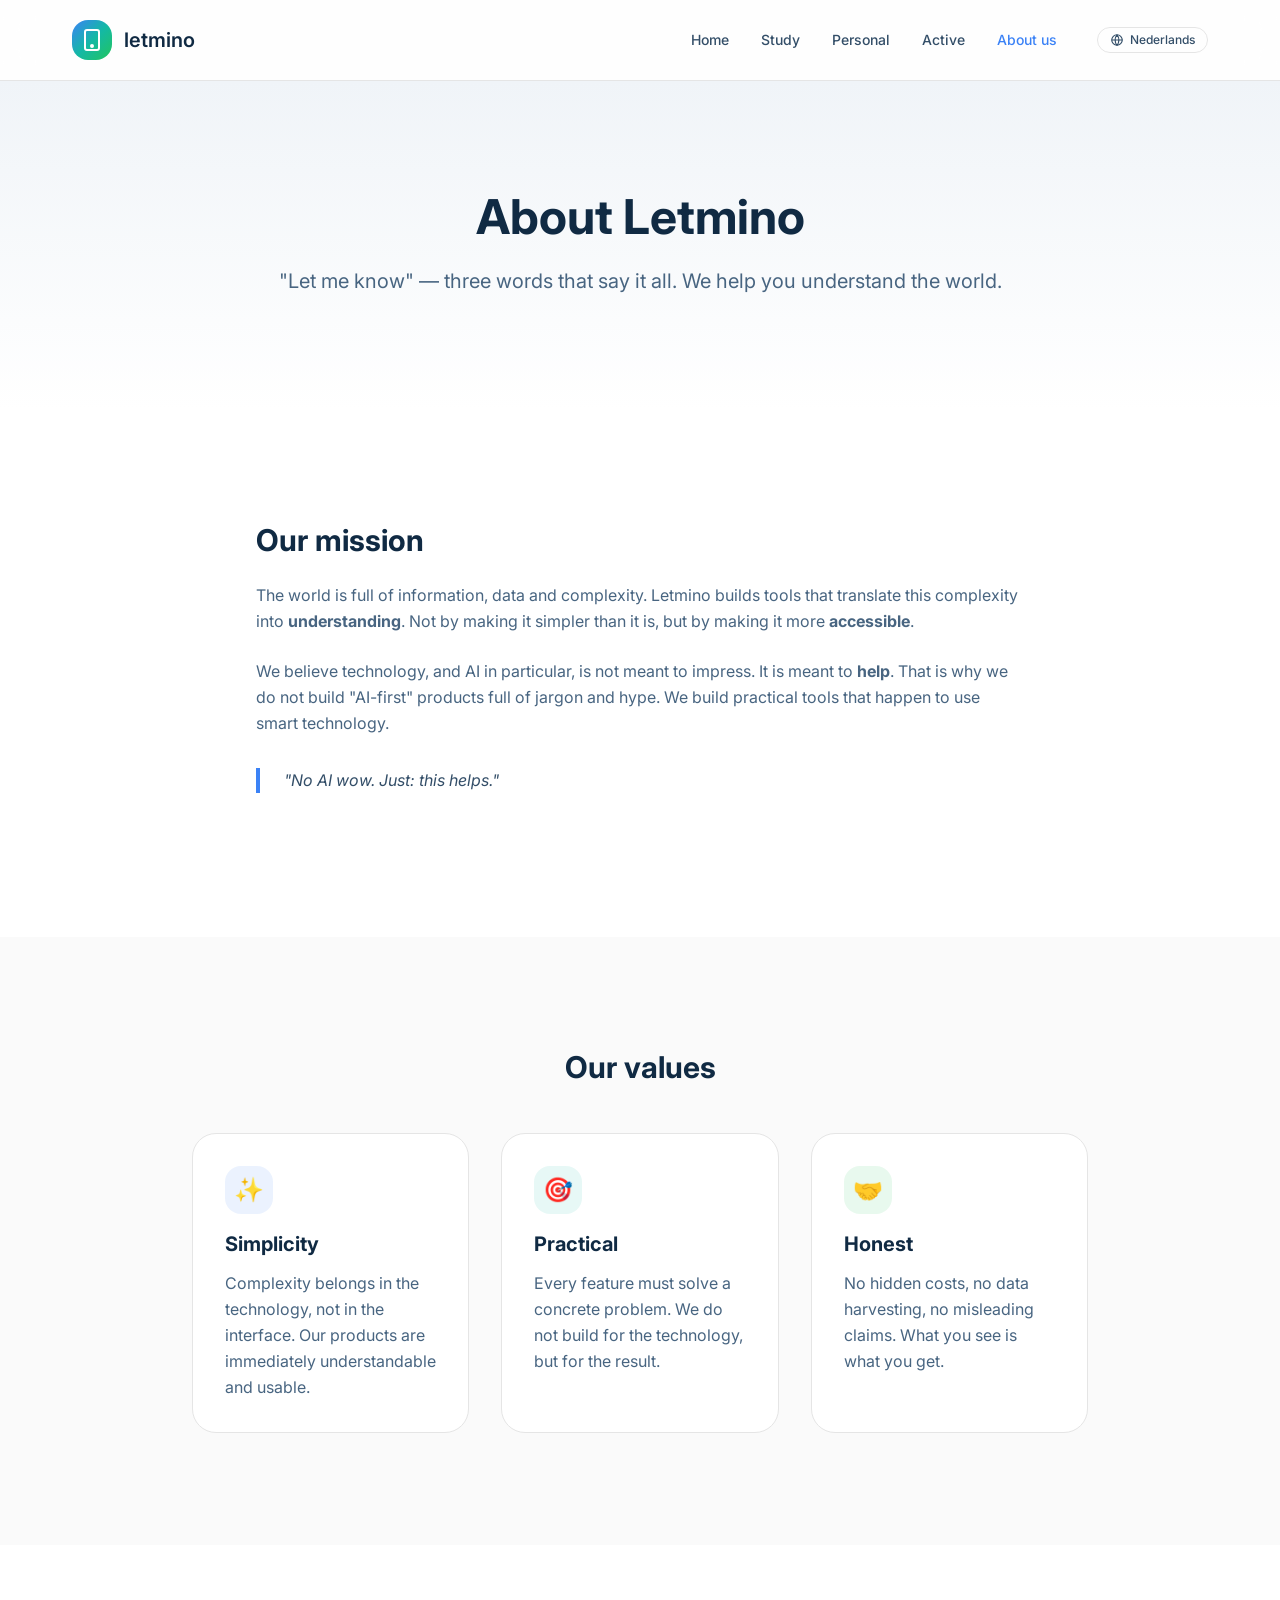
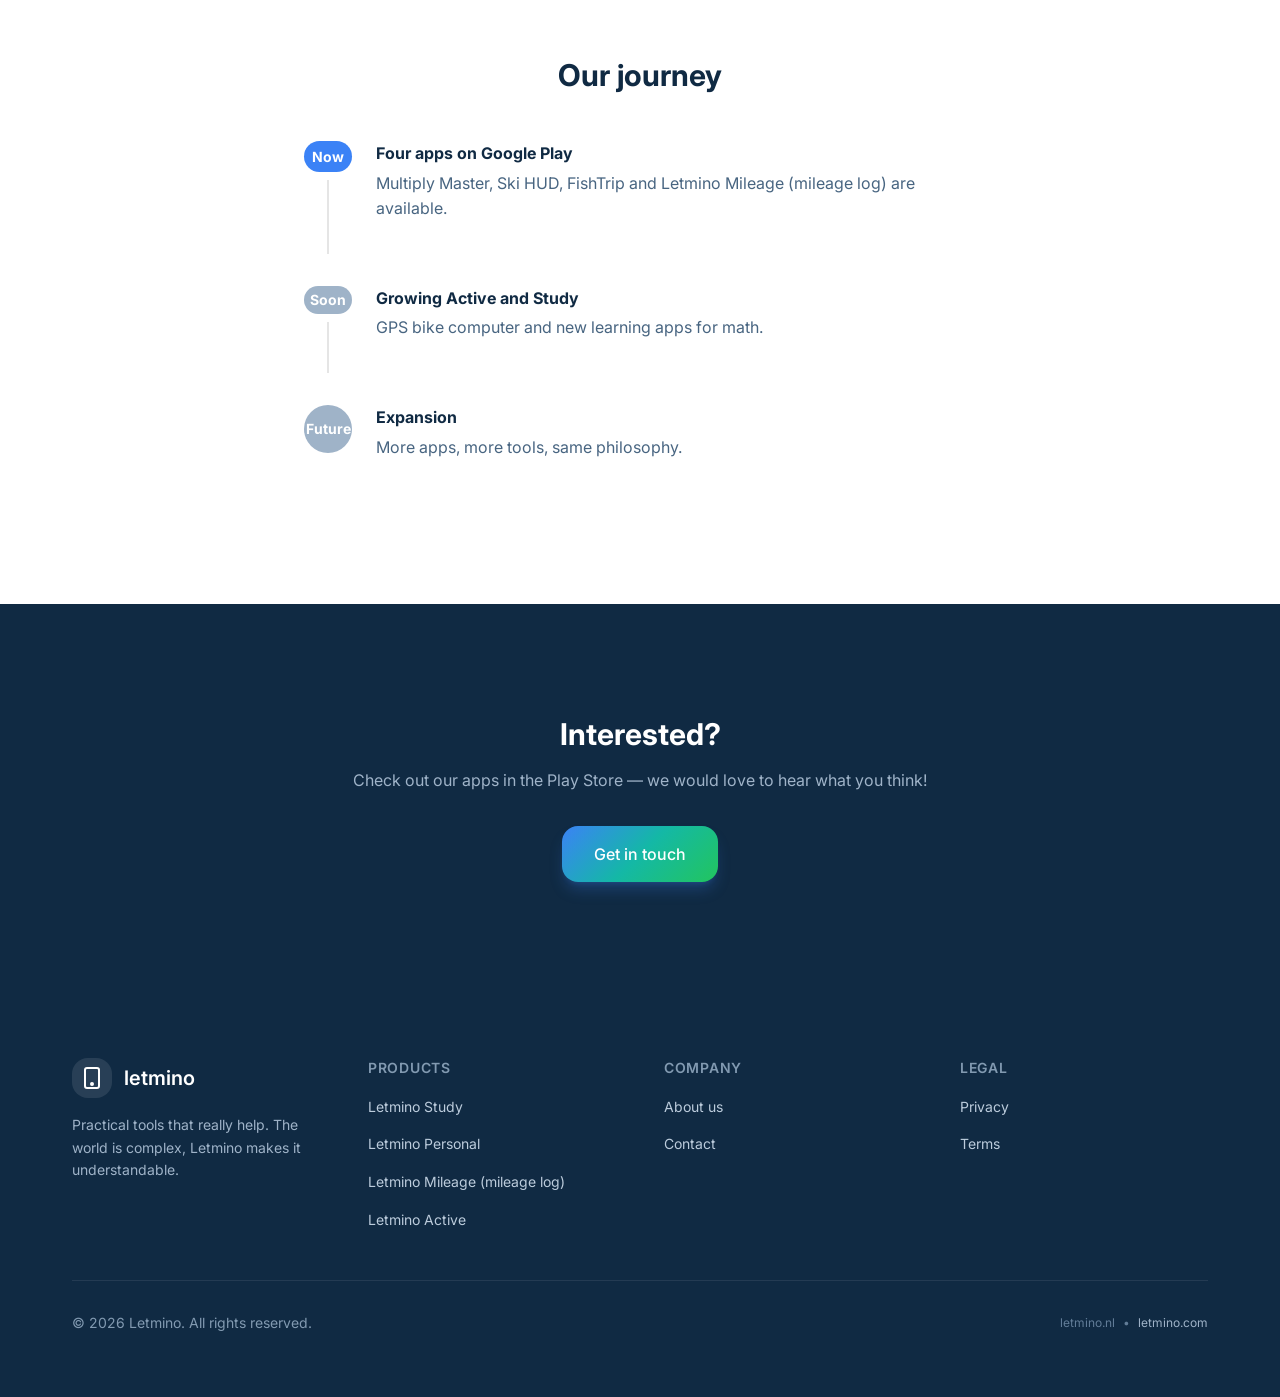
==== commit b8e6a075: "deploy: leensen/letmino_website_source@71042f1d3f7311338910049d8b68006e0b84fa39" ====
--- a/about/index.html
+++ b/about/index.html
@@ -4,8 +4,8 @@
       gtag('js', new Date());
 
       gtag('config', 'G-MMR7P58PR5');
-    </script><!-- Taalvarianten: dezelfde paden bestaan op beide domeinen --><link rel="alternate" hreflang="nl" href="https://www.letmino.nl/about/"><link rel="alternate" hreflang="en" href="https://www.letmino.com/about/"><link rel="alternate" hreflang="x-default" href="https://www.letmino.com/about/"><!-- Primary Meta Tags --><title>About us | Letmino</title><meta name="title" content="About us | Letmino"><meta name="description" content="Letmino is a Dutch app developer building practical, ad-free Android apps for learning, sports and productivity. Read who we are and why."><meta name="robots" content="index, follow, max-image-preview:large"><meta name="theme-color" content="#ffffff"><!-- Open Graph / Facebook --><meta property="og:type" content="website"><meta property="og:site_name" content="Letmino"><meta property="og:locale" content="en_US"><meta property="og:url" content="https://www.letmino.com/about/"><meta property="og:title" content="About us | Letmino"><meta property="og:description" content="Letmino is a Dutch app developer building practical, ad-free Android apps for learning, sports and productivity. Read who we are and why."><meta property="og:image" content="https://www.letmino.com/images/og-default-en.png"><!-- Twitter --><meta property="twitter:card" content="summary_large_image"><meta property="twitter:url" content="https://www.letmino.com/about/"><meta property="twitter:title" content="About us | Letmino"><meta property="twitter:description" content="Letmino is a Dutch app developer building practical, ad-free Android apps for learning, sports and productivity. Read who we are and why."><meta property="twitter:image" content="https://www.letmino.com/images/og-default-en.png"><!-- Structured data (JSON-LD) --><script type="application/ld+json">{"@context":"https://schema.org","@type":"Organization","@id":"https://www.letmino.com/#organization","name":"Letmino","url":"https://www.letmino.com/","logo":"https://www.letmino.com/favicon.svg","email":"hello@letmino.nl"}</script><script type="application/ld+json">{"@context":"https://schema.org","@type":"WebSite","@id":"https://www.letmino.com/#website","name":"Letmino","url":"https://www.letmino.com/","description":"Letmino builds practical Android apps for learning, sports and productivity. Ad-free, privacy-first and without the hassle.","inLanguage":"en","publisher":{"@id":"https://www.letmino.com/#organization"}}</script><!-- Fonts --><link rel="preconnect" href="https://fonts.googleapis.com"><link rel="preconnect" href="https://fonts.gstatic.com" crossorigin><link href="https://fonts.googleapis.com/css2?family=Inter:wght@400;500;600;700&family=Plus+Jakarta+Sans:wght@500;600;700;800&display=swap" rel="stylesheet"><meta name="generator" content="Astro v5.16.7"><link rel="stylesheet" href="/_astro/about.C0iwdY-z.css"></head> <body class="min-h-screen flex flex-col"> <header class="sticky top-0 z-50 bg-white/80 backdrop-blur-lg border-b border-neutral-200"> <div class="container-custom"> <nav class="flex items-center justify-between h-16 md:h-20"> <!-- Logo --> <a href="/" class="flex items-center gap-3 group"> <div class="w-10 h-10 rounded-xl bg-gradient-brand flex items-center justify-center"> <svg viewBox="0 0 24 24" class="w-6 h-6 text-white" fill="none" stroke="currentColor" stroke-width="2"> <rect x="5" y="2" width="14" height="20" rx="2"></rect> <circle cx="12" cy="18" r="1" fill="currentColor"></circle> </svg> </div> <span class="text-xl font-semibold text-navy-900 group-hover:text-accent-blue transition-colors">
+    </script><!-- Taalvarianten: dezelfde pagina op beide domeinen (pad per taal via alternatePaths) --><link rel="alternate" hreflang="nl" href="https://www.letmino.nl/about/"><link rel="alternate" hreflang="en" href="https://www.letmino.com/about/"><link rel="alternate" hreflang="x-default" href="https://www.letmino.com/about/"><!-- Primary Meta Tags --><title>About us | Letmino</title><meta name="title" content="About us | Letmino"><meta name="description" content="Letmino is a Dutch app developer building practical, ad-free Android apps for learning, sports and productivity. Read who we are and why."><meta name="robots" content="index, follow, max-image-preview:large"><meta name="theme-color" content="#ffffff"><!-- Open Graph / Facebook --><meta property="og:type" content="website"><meta property="og:site_name" content="Letmino"><meta property="og:locale" content="en_US"><meta property="og:url" content="https://www.letmino.com/about/"><meta property="og:title" content="About us | Letmino"><meta property="og:description" content="Letmino is a Dutch app developer building practical, ad-free Android apps for learning, sports and productivity. Read who we are and why."><meta property="og:image" content="https://www.letmino.com/images/og-default-en.png"><!-- Twitter --><meta property="twitter:card" content="summary_large_image"><meta property="twitter:url" content="https://www.letmino.com/about/"><meta property="twitter:title" content="About us | Letmino"><meta property="twitter:description" content="Letmino is a Dutch app developer building practical, ad-free Android apps for learning, sports and productivity. Read who we are and why."><meta property="twitter:image" content="https://www.letmino.com/images/og-default-en.png"><!-- Structured data (JSON-LD) --><script type="application/ld+json">{"@context":"https://schema.org","@type":"Organization","@id":"https://www.letmino.com/#organization","name":"Letmino","url":"https://www.letmino.com/","logo":"https://www.letmino.com/favicon.svg","email":"hello@letmino.nl"}</script><script type="application/ld+json">{"@context":"https://schema.org","@type":"WebSite","@id":"https://www.letmino.com/#website","name":"Letmino","url":"https://www.letmino.com/","description":"Letmino builds practical Android apps for learning, sports and productivity: times tables practice, mileage logging, a GPS bike computer and more. Ad-free, privacy-first and without the hassle.","inLanguage":"en","publisher":{"@id":"https://www.letmino.com/#organization"}}</script><!-- Fonts --><link rel="preconnect" href="https://fonts.googleapis.com"><link rel="preconnect" href="https://fonts.gstatic.com" crossorigin><link href="https://fonts.googleapis.com/css2?family=Inter:wght@400;500;600;700&family=Plus+Jakarta+Sans:wght@500;600;700;800&display=swap" rel="stylesheet"><meta name="generator" content="Astro v5.16.7"><link rel="stylesheet" href="/_astro/about.ETiXebV_.css"></head> <body class="min-h-screen flex flex-col"> <header class="sticky top-0 z-50 bg-white/80 backdrop-blur-lg border-b border-neutral-200"> <div class="container-custom"> <nav class="flex items-center justify-between h-16 md:h-20"> <!-- Logo --> <a href="/" class="flex items-center gap-3 group"> <div class="w-10 h-10 rounded-xl bg-gradient-brand flex items-center justify-center"> <svg viewBox="0 0 24 24" class="w-6 h-6 text-white" fill="none" stroke="currentColor" stroke-width="2"> <rect x="5" y="2" width="14" height="20" rx="2"></rect> <circle cx="12" cy="18" r="1" fill="currentColor"></circle> </svg> </div> <span class="text-xl font-semibold text-navy-900 group-hover:text-accent-blue transition-colors">
 letmino
-</span> </a> <!-- Desktop Navigation --> <div class="hidden md:flex items-center gap-8"> <a href="/" class="text-sm font-medium transition-colors hover:text-accent-blue text-navy-700"> Home </a><a href="/study" class="text-sm font-medium transition-colors hover:text-accent-blue text-navy-700"> Study </a><a href="/personal" class="text-sm font-medium transition-colors hover:text-accent-blue text-navy-700"> Personal </a><a href="/active" class="text-sm font-medium transition-colors hover:text-accent-blue text-navy-700"> Active </a><a href="/about" class="text-sm font-medium transition-colors hover:text-accent-blue text-navy-700"> About us </a> <a href="https://www.letmino.nl/about/" hreflang="nl" lang="nl" title="View this page in Dutch on letmino.nl" class="ml-2 inline-flex items-center gap-1.5 rounded-full border border-neutral-200 px-3 py-1 text-xs font-medium text-navy-700 transition-colors hover:border-accent-blue hover:text-accent-blue"> <svg class="h-3.5 w-3.5" viewBox="0 0 24 24" fill="none" stroke="currentColor" stroke-width="2" aria-hidden="true"> <circle cx="12" cy="12" r="9"></circle> <path d="M3 12h18M12 3a14 14 0 0 1 0 18M12 3a14 14 0 0 0 0 18"></path> </svg> Nederlands </a> </div> <!-- Mobile Menu Button --> <button id="mobile-menu-btn" class="md:hidden p-2 rounded-lg hover:bg-neutral-100 transition-colors" aria-label="Open menu"> <svg class="w-6 h-6 text-navy-900" fill="none" stroke="currentColor" viewBox="0 0 24 24"> <path stroke-linecap="round" stroke-linejoin="round" stroke-width="2" d="M4 6h16M4 12h16M4 18h16"></path> </svg> </button> </nav> </div> <!-- Mobile Menu --> <div id="mobile-menu" class="hidden md:hidden border-t border-neutral-200 bg-white"> <div class="container-custom py-4 space-y-2"> <a href="/" class="block px-4 py-2 rounded-lg text-sm font-medium transition-colors hover:bg-neutral-100 text-navy-700"> Home </a><a href="/study" class="block px-4 py-2 rounded-lg text-sm font-medium transition-colors hover:bg-neutral-100 text-navy-700"> Study </a><a href="/personal" class="block px-4 py-2 rounded-lg text-sm font-medium transition-colors hover:bg-neutral-100 text-navy-700"> Personal </a><a href="/active" class="block px-4 py-2 rounded-lg text-sm font-medium transition-colors hover:bg-neutral-100 text-navy-700"> Active </a><a href="/about" class="block px-4 py-2 rounded-lg text-sm font-medium transition-colors hover:bg-neutral-100 text-navy-700"> About us </a> <a href="https://www.letmino.nl/about/" hreflang="nl" lang="nl" title="View this page in Dutch on letmino.nl" class="block px-4 py-2 rounded-lg text-sm font-medium text-navy-500 transition-colors hover:bg-neutral-100">
-🌐 Nederlands </a> </div> </div> </header> <script type="module">const e=document.getElementById("mobile-menu-btn"),n=document.getElementById("mobile-menu");e?.addEventListener("click",()=>{n?.classList.toggle("hidden")});</script> <main class="flex-1">   <section class="py-20 md:py-28 bg-gradient-to-b from-navy-50 to-white"> <div class="container-custom"> <div class="max-w-3xl mx-auto text-center"> <h1 class="text-4xl md:text-5xl font-bold text-navy-900 mb-6"> About Letmino </h1> <p class="text-xl text-navy-600 leading-relaxed"> &quot;Let me know&quot; — three words that say it all. We help you understand the world. </p> </div> </div> </section>  <section class="py-20 md:py-28 bg-white"> <div class="container-custom"> <div class="max-w-3xl mx-auto"> <div class="prose prose-lg"> <h2 class="text-3xl font-bold text-navy-900 mb-6">Our mission</h2> <p class="text-navy-600 leading-relaxed mb-6">The world is full of information, data and complexity. Letmino builds tools that translate this complexity into <strong>understanding</strong>. Not by making it simpler than it is, but by making it more <strong>accessible</strong>.</p> <p class="text-navy-600 leading-relaxed mb-6">We believe technology, and AI in particular, is not meant to impress. It is meant to <strong>help</strong>. That is why we do not build "AI-first" products full of jargon and hype. We build practical tools that happen to use smart technology.</p> <blockquote class="border-l-4 border-accent-blue pl-6 my-8 italic text-navy-700"> &quot;No AI wow. Just: this helps.&quot; </blockquote> </div> </div> </div> </section>  <section class="py-20 md:py-28 bg-neutral-50"> <div class="container-custom"> <div class="text-center mb-12"> <h2 class="text-3xl font-bold text-navy-900 mb-4">Our values</h2> </div> <div class="grid md:grid-cols-3 gap-8 max-w-4xl mx-auto"> <div class="bg-white rounded-2xl p-8 border border-neutral-200"> <div class="w-12 h-12 rounded-xl bg-accent-blue/10 flex items-center justify-center text-2xl mb-4"> ✨ </div> <h3 class="text-xl font-bold text-navy-900 mb-3">Simplicity</h3> <p class="text-navy-600 leading-relaxed"> Complexity belongs in the technology, not in the interface. Our products are immediately understandable and usable. </p> </div><div class="bg-white rounded-2xl p-8 border border-neutral-200"> <div class="w-12 h-12 rounded-xl bg-accent-teal/10 flex items-center justify-center text-2xl mb-4"> 🎯 </div> <h3 class="text-xl font-bold text-navy-900 mb-3">Practical</h3> <p class="text-navy-600 leading-relaxed"> Every feature must solve a concrete problem. We do not build for the technology, but for the result. </p> </div><div class="bg-white rounded-2xl p-8 border border-neutral-200"> <div class="w-12 h-12 rounded-xl bg-accent-green/10 flex items-center justify-center text-2xl mb-4"> 🤝 </div> <h3 class="text-xl font-bold text-navy-900 mb-3">Honest</h3> <p class="text-navy-600 leading-relaxed"> No hidden costs, no data harvesting, no misleading claims. What you see is what you get. </p> </div> </div> </div> </section>  <section class="py-20 md:py-28 bg-white"> <div class="container-custom"> <div class="text-center mb-12"> <h2 class="text-3xl font-bold text-navy-900 mb-4">Our journey</h2> </div> <div class="max-w-2xl mx-auto"> <div class="space-y-8"> <div class="flex gap-6"> <div class="flex flex-col items-center"> <div class="w-12 h-12 rounded-full flex items-center justify-center text-white font-bold text-sm bg-accent-blue"> Now </div> <div class="w-0.5 h-full bg-neutral-200 mt-2"></div> </div> <div class="pb-8"> <h3 class="font-bold text-navy-900 mb-1">Focus on Study apps</h3> <p class="text-navy-600">First Android apps for math and learning in development.</p> </div> </div><div class="flex gap-6"> <div class="flex flex-col items-center"> <div class="w-12 h-12 rounded-full flex items-center justify-center text-white font-bold text-sm bg-navy-300"> Soon </div> <div class="w-0.5 h-full bg-neutral-200 mt-2"></div> </div> <div class="pb-8"> <h3 class="font-bold text-navy-900 mb-1">Focus on Study apps</h3> <p class="text-navy-600">Document scanning apps.</p> </div> </div><div class="flex gap-6"> <div class="flex flex-col items-center"> <div class="w-12 h-12 rounded-full flex items-center justify-center text-white font-bold text-sm bg-navy-300"> Future </div>  </div> <div class="pb-8"> <h3 class="font-bold text-navy-900 mb-1">Expansion</h3> <p class="text-navy-600">More apps, more tools, same philosophy.</p> </div> </div> </div> </div> </div> </section>  <section class="py-20 md:py-28 bg-navy-900"> <div class="container-custom text-center"> <h2 class="text-3xl font-bold text-white mb-4"> Interested? </h2> <p class="text-navy-300 mb-8 max-w-xl mx-auto"> Check out our apps in the Play Store — we would love to hear what you think! </p> <a href="/contact" class="inline-flex items-center justify-center font-medium rounded-xl transition-all duration-200 focus:outline-none focus:ring-2 focus:ring-offset-2 bg-gradient-brand text-white hover:opacity-90 focus:ring-accent-blue shadow-lg shadow-accent-blue/25 px-8 py-4 text-base gap-2 ">Get in touch</a> </div> </section>  </main> <footer class="bg-navy-900 text-white mt-auto"> <div class="container-custom py-16"> <div class="grid grid-cols-1 md:grid-cols-2 lg:grid-cols-4 gap-12"> <!-- Brand --> <div class="lg:col-span-1"> <a href="/" class="flex items-center gap-3 mb-4"> <div class="w-10 h-10 rounded-xl bg-white/10 flex items-center justify-center"> <svg viewBox="0 0 24 24" class="w-6 h-6 text-white" fill="none" stroke="currentColor" stroke-width="2"> <rect x="5" y="2" width="14" height="20" rx="2"></rect> <circle cx="12" cy="18" r="1" fill="currentColor"></circle> </svg> </div> <span class="text-xl font-semibold">letmino</span> </a> <p class="text-navy-300 text-sm leading-relaxed"> Practical tools that really help. The world is complex, Letmino makes it understandable. </p> </div> <!-- Products --> <div> <h3 class="font-semibold text-sm uppercase tracking-wider text-navy-400 mb-4"> Products </h3> <ul class="space-y-3"> <li> <a href="/study" class="text-navy-200 hover:text-white transition-colors text-sm"> Letmino Study </a> </li><li> <a href="/personal" class="text-navy-200 hover:text-white transition-colors text-sm"> Letmino Personal </a> </li> </ul> </div> <!-- Company --> <div> <h3 class="font-semibold text-sm uppercase tracking-wider text-navy-400 mb-4"> Company </h3> <ul class="space-y-3"> <li> <a href="/about" class="text-navy-200 hover:text-white transition-colors text-sm"> About us </a> </li><li> <a href="/contact" class="text-navy-200 hover:text-white transition-colors text-sm"> Contact </a> </li> </ul> </div> <!-- Legal --> <div> <h3 class="font-semibold text-sm uppercase tracking-wider text-navy-400 mb-4"> Legal </h3> <ul class="space-y-3"> <li> <a href="/privacy" class="text-navy-200 hover:text-white transition-colors text-sm"> Privacy </a> </li><li> <a href="/terms" class="text-navy-200 hover:text-white transition-colors text-sm"> Terms </a> </li> </ul> </div> </div> <!-- Bottom Bar --> <div class="mt-12 pt-8 border-t border-navy-800 flex flex-col md:flex-row justify-between items-center gap-4"> <p class="text-navy-400 text-sm">
+</span> </a> <!-- Desktop Navigation --> <div class="hidden md:flex items-center gap-8"> <a href="/" class="text-sm font-medium transition-colors hover:text-accent-blue text-navy-700"> Home </a><a href="/study" class="text-sm font-medium transition-colors hover:text-accent-blue text-navy-700"> Study </a><a href="/personal" class="text-sm font-medium transition-colors hover:text-accent-blue text-navy-700"> Personal </a><a href="/active" class="text-sm font-medium transition-colors hover:text-accent-blue text-navy-700"> Active </a><a href="/about" class="text-sm font-medium transition-colors hover:text-accent-blue text-accent-blue"> About us </a> <a href="https://www.letmino.nl/about/" hreflang="nl" lang="nl" title="View this page in Dutch on letmino.nl" class="ml-2 inline-flex items-center gap-1.5 rounded-full border border-neutral-200 px-3 py-1 text-xs font-medium text-navy-700 transition-colors hover:border-accent-blue hover:text-accent-blue"> <svg class="h-3.5 w-3.5" viewBox="0 0 24 24" fill="none" stroke="currentColor" stroke-width="2" aria-hidden="true"> <circle cx="12" cy="12" r="9"></circle> <path d="M3 12h18M12 3a14 14 0 0 1 0 18M12 3a14 14 0 0 0 0 18"></path> </svg> Nederlands </a> </div> <!-- Mobile Menu Button --> <button id="mobile-menu-btn" class="md:hidden p-2 rounded-lg hover:bg-neutral-100 transition-colors" aria-label="Open menu"> <svg class="w-6 h-6 text-navy-900" fill="none" stroke="currentColor" viewBox="0 0 24 24"> <path stroke-linecap="round" stroke-linejoin="round" stroke-width="2" d="M4 6h16M4 12h16M4 18h16"></path> </svg> </button> </nav> </div> <!-- Mobile Menu --> <div id="mobile-menu" class="hidden md:hidden border-t border-neutral-200 bg-white"> <div class="container-custom py-4 space-y-2"> <a href="/" class="block px-4 py-2 rounded-lg text-sm font-medium transition-colors hover:bg-neutral-100 text-navy-700"> Home </a><a href="/study" class="block px-4 py-2 rounded-lg text-sm font-medium transition-colors hover:bg-neutral-100 text-navy-700"> Study </a><a href="/personal" class="block px-4 py-2 rounded-lg text-sm font-medium transition-colors hover:bg-neutral-100 text-navy-700"> Personal </a><a href="/active" class="block px-4 py-2 rounded-lg text-sm font-medium transition-colors hover:bg-neutral-100 text-navy-700"> Active </a><a href="/about" class="block px-4 py-2 rounded-lg text-sm font-medium transition-colors hover:bg-neutral-100 text-accent-blue bg-accent-blue/5"> About us </a> <a href="https://www.letmino.nl/about/" hreflang="nl" lang="nl" title="View this page in Dutch on letmino.nl" class="block px-4 py-2 rounded-lg text-sm font-medium text-navy-500 transition-colors hover:bg-neutral-100">
+🌐 Nederlands </a> </div> </div> </header> <script type="module">const e=document.getElementById("mobile-menu-btn"),n=document.getElementById("mobile-menu");e?.addEventListener("click",()=>{n?.classList.toggle("hidden")});</script> <main class="flex-1">   <section class="py-20 md:py-28 bg-gradient-to-b from-navy-50 to-white"> <div class="container-custom"> <div class="max-w-3xl mx-auto text-center"> <h1 class="text-4xl md:text-5xl font-bold text-navy-900 mb-6"> About Letmino </h1> <p class="text-xl text-navy-600 leading-relaxed"> &quot;Let me know&quot; — three words that say it all. We help you understand the world. </p> </div> </div> </section>  <section class="py-20 md:py-28 bg-white"> <div class="container-custom"> <div class="max-w-3xl mx-auto"> <div class="prose prose-lg"> <h2 class="text-3xl font-bold text-navy-900 mb-6">Our mission</h2> <p class="text-navy-600 leading-relaxed mb-6">The world is full of information, data and complexity. Letmino builds tools that translate this complexity into <strong>understanding</strong>. Not by making it simpler than it is, but by making it more <strong>accessible</strong>.</p> <p class="text-navy-600 leading-relaxed mb-6">We believe technology, and AI in particular, is not meant to impress. It is meant to <strong>help</strong>. That is why we do not build "AI-first" products full of jargon and hype. We build practical tools that happen to use smart technology.</p> <blockquote class="border-l-4 border-accent-blue pl-6 my-8 italic text-navy-700"> &quot;No AI wow. Just: this helps.&quot; </blockquote> </div> </div> </div> </section>  <section class="py-20 md:py-28 bg-neutral-50"> <div class="container-custom"> <div class="text-center mb-12"> <h2 class="text-3xl font-bold text-navy-900 mb-4">Our values</h2> </div> <div class="grid md:grid-cols-3 gap-8 max-w-4xl mx-auto"> <div class="bg-white rounded-2xl p-8 border border-neutral-200"> <div class="w-12 h-12 rounded-xl bg-accent-blue/10 flex items-center justify-center text-2xl mb-4"> ✨ </div> <h3 class="text-xl font-bold text-navy-900 mb-3">Simplicity</h3> <p class="text-navy-600 leading-relaxed"> Complexity belongs in the technology, not in the interface. Our products are immediately understandable and usable. </p> </div><div class="bg-white rounded-2xl p-8 border border-neutral-200"> <div class="w-12 h-12 rounded-xl bg-accent-teal/10 flex items-center justify-center text-2xl mb-4"> 🎯 </div> <h3 class="text-xl font-bold text-navy-900 mb-3">Practical</h3> <p class="text-navy-600 leading-relaxed"> Every feature must solve a concrete problem. We do not build for the technology, but for the result. </p> </div><div class="bg-white rounded-2xl p-8 border border-neutral-200"> <div class="w-12 h-12 rounded-xl bg-accent-green/10 flex items-center justify-center text-2xl mb-4"> 🤝 </div> <h3 class="text-xl font-bold text-navy-900 mb-3">Honest</h3> <p class="text-navy-600 leading-relaxed"> No hidden costs, no data harvesting, no misleading claims. What you see is what you get. </p> </div> </div> </div> </section>  <section class="py-20 md:py-28 bg-white"> <div class="container-custom"> <div class="text-center mb-12"> <h2 class="text-3xl font-bold text-navy-900 mb-4">Our journey</h2> </div> <div class="max-w-2xl mx-auto"> <div class="space-y-8"> <div class="flex gap-6"> <div class="flex flex-col items-center"> <div class="w-12 h-12 rounded-full flex items-center justify-center text-white font-bold text-sm bg-accent-blue"> Now </div> <div class="w-0.5 h-full bg-neutral-200 mt-2"></div> </div> <div class="pb-8"> <h3 class="font-bold text-navy-900 mb-1">Four apps on Google Play</h3> <p class="text-navy-600">Multiply Master, Ski HUD, FishTrip and Letmino Mileage (mileage log) are available.</p> </div> </div><div class="flex gap-6"> <div class="flex flex-col items-center"> <div class="w-12 h-12 rounded-full flex items-center justify-center text-white font-bold text-sm bg-navy-300"> Soon </div> <div class="w-0.5 h-full bg-neutral-200 mt-2"></div> </div> <div class="pb-8"> <h3 class="font-bold text-navy-900 mb-1">Growing Active and Study</h3> <p class="text-navy-600">GPS bike computer and new learning apps for math.</p> </div> </div><div class="flex gap-6"> <div class="flex flex-col items-center"> <div class="w-12 h-12 rounded-full flex items-center justify-center text-white font-bold text-sm bg-navy-300"> Future </div>  </div> <div class="pb-8"> <h3 class="font-bold text-navy-900 mb-1">Expansion</h3> <p class="text-navy-600">More apps, more tools, same philosophy.</p> </div> </div> </div> </div> </div> </section>  <section class="py-20 md:py-28 bg-navy-900"> <div class="container-custom text-center"> <h2 class="text-3xl font-bold text-white mb-4"> Interested? </h2> <p class="text-navy-300 mb-8 max-w-xl mx-auto"> Check out our apps in the Play Store — we would love to hear what you think! </p> <a href="/contact" class="inline-flex items-center justify-center font-medium rounded-xl transition-all duration-200 focus:outline-none focus:ring-2 focus:ring-offset-2 bg-gradient-brand text-white hover:opacity-90 focus:ring-accent-blue shadow-lg shadow-accent-blue/25 px-8 py-4 text-base gap-2 ">Get in touch</a> </div> </section>  </main> <footer class="bg-navy-900 text-white mt-auto"> <div class="container-custom py-16"> <div class="grid grid-cols-1 md:grid-cols-2 lg:grid-cols-4 gap-12"> <!-- Brand --> <div class="lg:col-span-1"> <a href="/" class="flex items-center gap-3 mb-4"> <div class="w-10 h-10 rounded-xl bg-white/10 flex items-center justify-center"> <svg viewBox="0 0 24 24" class="w-6 h-6 text-white" fill="none" stroke="currentColor" stroke-width="2"> <rect x="5" y="2" width="14" height="20" rx="2"></rect> <circle cx="12" cy="18" r="1" fill="currentColor"></circle> </svg> </div> <span class="text-xl font-semibold">letmino</span> </a> <p class="text-navy-300 text-sm leading-relaxed"> Practical tools that really help. The world is complex, Letmino makes it understandable. </p> </div> <!-- Products --> <div> <h3 class="font-semibold text-sm uppercase tracking-wider text-navy-400 mb-4"> Products </h3> <ul class="space-y-3"> <li> <a href="/study" class="text-navy-200 hover:text-white transition-colors text-sm"> Letmino Study </a> </li><li> <a href="/personal" class="text-navy-200 hover:text-white transition-colors text-sm"> Letmino Personal </a> </li><li> <a href="/personal/mileage/" class="text-navy-200 hover:text-white transition-colors text-sm"> Letmino Mileage (mileage log) </a> </li><li> <a href="/active" class="text-navy-200 hover:text-white transition-colors text-sm"> Letmino Active </a> </li> </ul> </div> <!-- Company --> <div> <h3 class="font-semibold text-sm uppercase tracking-wider text-navy-400 mb-4"> Company </h3> <ul class="space-y-3"> <li> <a href="/about" class="text-navy-200 hover:text-white transition-colors text-sm"> About us </a> </li><li> <a href="/contact" class="text-navy-200 hover:text-white transition-colors text-sm"> Contact </a> </li> </ul> </div> <!-- Legal --> <div> <h3 class="font-semibold text-sm uppercase tracking-wider text-navy-400 mb-4"> Legal </h3> <ul class="space-y-3"> <li> <a href="/privacy" class="text-navy-200 hover:text-white transition-colors text-sm"> Privacy </a> </li><li> <a href="/terms" class="text-navy-200 hover:text-white transition-colors text-sm"> Terms </a> </li> </ul> </div> </div> <!-- Bottom Bar --> <div class="mt-12 pt-8 border-t border-navy-800 flex flex-col md:flex-row justify-between items-center gap-4"> <p class="text-navy-400 text-sm">
 © 2026 Letmino. All rights reserved. </p> <div class="flex items-center gap-2 text-navy-500 text-xs"> <a href="https://www.letmino.nl/about/" hreflang="nl" lang="nl" class="transition-colors hover:text-white "> letmino.nl </a> <span aria-hidden="true">•</span><a href="/" hreflang="en" lang="en" aria-current="true" class="transition-colors hover:text-white text-navy-300"> letmino.com </a>  </div> </div> </div> </footer> </body></html>
--- a/_astro/about.ETiXebV_.css
+++ b/_astro/about.ETiXebV_.css
@@ -0,0 +1 @@
+/*! tailwindcss v4.1.18 | MIT License | https://tailwindcss.com */@layer properties{@supports (((-webkit-hyphens:none)) and (not (margin-trim:inline))) or ((-moz-orient:inline) and (not (color:rgb(from red r g b)))){*,:before,:after,::backdrop{--tw-translate-x:0;--tw-translate-y:0;--tw-translate-z:0;--tw-space-y-reverse:0;--tw-border-style:solid;--tw-gradient-position:initial;--tw-gradient-from:#0000;--tw-gradient-via:#0000;--tw-gradient-to:#0000;--tw-gradient-stops:initial;--tw-gradient-via-stops:initial;--tw-gradient-from-position:0%;--tw-gradient-via-position:50%;--tw-gradient-to-position:100%;--tw-leading:initial;--tw-font-weight:initial;--tw-tracking:initial;--tw-shadow:0 0 #0000;--tw-shadow-color:initial;--tw-shadow-alpha:100%;--tw-inset-shadow:0 0 #0000;--tw-inset-shadow-color:initial;--tw-inset-shadow-alpha:100%;--tw-ring-color:initial;--tw-ring-shadow:0 0 #0000;--tw-inset-ring-color:initial;--tw-inset-ring-shadow:0 0 #0000;--tw-ring-inset:initial;--tw-ring-offset-width:0px;--tw-ring-offset-color:#fff;--tw-ring-offset-shadow:0 0 #0000;--tw-blur:initial;--tw-brightness:initial;--tw-contrast:initial;--tw-grayscale:initial;--tw-hue-rotate:initial;--tw-invert:initial;--tw-opacity:initial;--tw-saturate:initial;--tw-sepia:initial;--tw-drop-shadow:initial;--tw-drop-shadow-color:initial;--tw-drop-shadow-alpha:100%;--tw-drop-shadow-size:initial;--tw-backdrop-blur:initial;--tw-backdrop-brightness:initial;--tw-backdrop-contrast:initial;--tw-backdrop-grayscale:initial;--tw-backdrop-hue-rotate:initial;--tw-backdrop-invert:initial;--tw-backdrop-opacity:initial;--tw-backdrop-saturate:initial;--tw-backdrop-sepia:initial;--tw-duration:initial;--tw-scale-x:1;--tw-scale-y:1;--tw-scale-z:1}}}@layer theme{:root,:host{--font-sans:ui-sans-serif,system-ui,sans-serif,"Apple Color Emoji","Segoe UI Emoji","Segoe UI Symbol","Noto Color Emoji";--font-mono:ui-monospace,SFMono-Regular,Menlo,Monaco,Consolas,"Liberation Mono","Courier New",monospace;--color-green-100:oklch(96.2% .044 156.743);--color-green-500:oklch(72.3% .219 149.579);--color-green-700:oklch(52.7% .154 150.069);--color-purple-500:oklch(62.7% .265 303.9);--color-pink-500:oklch(65.6% .241 354.308);--color-neutral-50:#fafafa;--color-neutral-100:#f5f5f5;--color-neutral-200:#e5e5e5;--color-neutral-400:#a3a3a3;--color-neutral-600:#525252;--color-white:#fff;--spacing:.25rem;--container-xl:36rem;--container-2xl:42rem;--container-3xl:48rem;--container-4xl:56rem;--container-5xl:64rem;--text-xs:.75rem;--text-xs--line-height:calc(1/.75);--text-sm:.875rem;--text-sm--line-height:calc(1.25/.875);--text-base:1rem;--text-base--line-height: 1.5 ;--text-lg:1.125rem;--text-lg--line-height:calc(1.75/1.125);--text-xl:1.25rem;--text-xl--line-height:calc(1.75/1.25);--text-2xl:1.5rem;--text-2xl--line-height:calc(2/1.5);--text-3xl:1.875rem;--text-3xl--line-height: 1.2 ;--text-4xl:2.25rem;--text-4xl--line-height:calc(2.5/2.25);--text-5xl:3rem;--text-5xl--line-height:1;--text-6xl:3.75rem;--text-6xl--line-height:1;--font-weight-medium:500;--font-weight-semibold:600;--font-weight-bold:700;--tracking-wider:.05em;--leading-tight:1.25;--leading-relaxed:1.625;--radius-lg:.75rem;--radius-xl:1rem;--radius-2xl:1.5rem;--radius-3xl:1.5rem;--animate-pulse:pulse 2s cubic-bezier(.4,0,.6,1)infinite;--blur-sm:8px;--blur-lg:16px;--blur-3xl:64px;--aspect-video:16/9;--default-transition-duration:.15s;--default-transition-timing-function:cubic-bezier(.4,0,.2,1);--default-font-family:var(--font-sans);--default-mono-font-family:var(--font-mono);--color-navy-50:#f0f4f8;--color-navy-100:#d9e2ec;--color-navy-200:#bcccdc;--color-navy-300:#9fb3c8;--color-navy-400:#829ab1;--color-navy-500:#627d98;--color-navy-600:#486581;--color-navy-700:#334e68;--color-navy-800:#243b53;--color-navy-900:#102a43;--color-accent-blue:#3b82f6;--color-accent-teal:#14b8a6;--color-accent-green:#22c55e;--color-warm-100:#fef3c7;--color-warm-400:#fbbf24;--color-warm-500:#f59e0b;--font-family-sans:"Inter",-apple-system,BlinkMacSystemFont,"Segoe UI",Roboto,sans-serif;--radius-full:9999px}}@layer base{*,:after,:before,::backdrop{box-sizing:border-box;border:0 solid;margin:0;padding:0}::file-selector-button{box-sizing:border-box;border:0 solid;margin:0;padding:0}html,:host{-webkit-text-size-adjust:100%;tab-size:4;line-height:1.5;font-family:var(--default-font-family,ui-sans-serif,system-ui,sans-serif,"Apple Color Emoji","Segoe UI Emoji","Segoe UI Symbol","Noto Color Emoji");font-feature-settings:var(--default-font-feature-settings,normal);font-variation-settings:var(--default-font-variation-settings,normal);-webkit-tap-highlight-color:transparent}hr{height:0;color:inherit;border-top-width:1px}abbr:where([title]){-webkit-text-decoration:underline dotted;text-decoration:underline dotted}h1,h2,h3,h4,h5,h6{font-size:inherit;font-weight:inherit}a{color:inherit;-webkit-text-decoration:inherit;text-decoration:inherit}b,strong{font-weight:bolder}code,kbd,samp,pre{font-family:var(--default-mono-font-family,ui-monospace,SFMono-Regular,Menlo,Monaco,Consolas,"Liberation Mono","Courier New",monospace);font-feature-settings:var(--default-mono-font-feature-settings,normal);font-variation-settings:var(--default-mono-font-variation-settings,normal);font-size:1em}small{font-size:80%}sub,sup{vertical-align:baseline;font-size:75%;line-height:0;position:relative}sub{bottom:-.25em}sup{top:-.5em}table{text-indent:0;border-color:inherit;border-collapse:collapse}:-moz-focusring{outline:auto}progress{vertical-align:baseline}summary{display:list-item}ol,ul,menu{list-style:none}img,svg,video,canvas,audio,iframe,embed,object{vertical-align:middle;display:block}img,video{max-width:100%;height:auto}button,input,select,optgroup,textarea{font:inherit;font-feature-settings:inherit;font-variation-settings:inherit;letter-spacing:inherit;color:inherit;opacity:1;background-color:#0000;border-radius:0}::file-selector-button{font:inherit;font-feature-settings:inherit;font-variation-settings:inherit;letter-spacing:inherit;color:inherit;opacity:1;background-color:#0000;border-radius:0}:where(select:is([multiple],[size])) optgroup{font-weight:bolder}:where(select:is([multiple],[size])) optgroup option{padding-inline-start:20px}::file-selector-button{margin-inline-end:4px}::placeholder{opacity:1}@supports (not ((-webkit-appearance:-apple-pay-button))) or (contain-intrinsic-size:1px){::placeholder{color:currentColor}@supports (color:color-mix(in lab,red,red)){::placeholder{color:color-mix(in oklab,currentcolor 50%,transparent)}}}textarea{resize:vertical}::-webkit-search-decoration{-webkit-appearance:none}::-webkit-date-and-time-value{min-height:1lh;text-align:inherit}::-webkit-datetime-edit{display:inline-flex}::-webkit-datetime-edit-fields-wrapper{padding:0}::-webkit-datetime-edit{padding-block:0}::-webkit-datetime-edit-year-field{padding-block:0}::-webkit-datetime-edit-month-field{padding-block:0}::-webkit-datetime-edit-day-field{padding-block:0}::-webkit-datetime-edit-hour-field{padding-block:0}::-webkit-datetime-edit-minute-field{padding-block:0}::-webkit-datetime-edit-second-field{padding-block:0}::-webkit-datetime-edit-millisecond-field{padding-block:0}::-webkit-datetime-edit-meridiem-field{padding-block:0}::-webkit-calendar-picker-indicator{line-height:1}:-moz-ui-invalid{box-shadow:none}button,input:where([type=button],[type=reset],[type=submit]){appearance:button}::file-selector-button{appearance:button}::-webkit-inner-spin-button{height:auto}::-webkit-outer-spin-button{height:auto}[hidden]:where(:not([hidden=until-found])){display:none!important}}@layer components;@layer utilities{.absolute{position:absolute}.relative{position:relative}.static{position:static}.sticky{position:sticky}.inset-0{inset:calc(var(--spacing)*0)}.-top-40{top:calc(var(--spacing)*-40)}.top-0{top:calc(var(--spacing)*0)}.-right-40{right:calc(var(--spacing)*-40)}.right-0{right:calc(var(--spacing)*0)}.-bottom-40{bottom:calc(var(--spacing)*-40)}.-left-40{left:calc(var(--spacing)*-40)}.z-50{z-index:50}.mx-auto{margin-inline:auto}.my-8{margin-block:calc(var(--spacing)*8)}.mt-0\.5{margin-top:calc(var(--spacing)*.5)}.mt-2{margin-top:calc(var(--spacing)*2)}.mt-4{margin-top:calc(var(--spacing)*4)}.mt-6{margin-top:calc(var(--spacing)*6)}.mt-8{margin-top:calc(var(--spacing)*8)}.mt-12{margin-top:calc(var(--spacing)*12)}.mt-16{margin-top:calc(var(--spacing)*16)}.mt-auto{margin-top:auto}.mb-1{margin-bottom:calc(var(--spacing)*1)}.mb-2{margin-bottom:calc(var(--spacing)*2)}.mb-3{margin-bottom:calc(var(--spacing)*3)}.mb-4{margin-bottom:calc(var(--spacing)*4)}.mb-5{margin-bottom:calc(var(--spacing)*5)}.mb-6{margin-bottom:calc(var(--spacing)*6)}.mb-8{margin-bottom:calc(var(--spacing)*8)}.mb-10{margin-bottom:calc(var(--spacing)*10)}.mb-12{margin-bottom:calc(var(--spacing)*12)}.mb-16{margin-bottom:calc(var(--spacing)*16)}.ml-2{margin-left:calc(var(--spacing)*2)}.block{display:block}.flex{display:flex}.grid{display:grid}.hidden{display:none}.inline{display:inline}.inline-block{display:inline-block}.inline-flex{display:inline-flex}.aspect-video{aspect-ratio:var(--aspect-video)}.h-1\.5{height:calc(var(--spacing)*1.5)}.h-2{height:calc(var(--spacing)*2)}.h-3\.5{height:calc(var(--spacing)*3.5)}.h-4{height:calc(var(--spacing)*4)}.h-5{height:calc(var(--spacing)*5)}.h-6{height:calc(var(--spacing)*6)}.h-8{height:calc(var(--spacing)*8)}.h-10{height:calc(var(--spacing)*10)}.h-12{height:calc(var(--spacing)*12)}.h-14{height:calc(var(--spacing)*14)}.h-16{height:calc(var(--spacing)*16)}.h-24{height:calc(var(--spacing)*24)}.h-80{height:calc(var(--spacing)*80)}.h-auto{height:auto}.h-full{height:100%}.min-h-screen{min-height:100vh}.w-0\.5{width:calc(var(--spacing)*.5)}.w-1\.5{width:calc(var(--spacing)*1.5)}.w-1\/2{width:50%}.w-2{width:calc(var(--spacing)*2)}.w-3\.5{width:calc(var(--spacing)*3.5)}.w-4{width:calc(var(--spacing)*4)}.w-5{width:calc(var(--spacing)*5)}.w-6{width:calc(var(--spacing)*6)}.w-8{width:calc(var(--spacing)*8)}.w-10{width:calc(var(--spacing)*10)}.w-12{width:calc(var(--spacing)*12)}.w-14{width:calc(var(--spacing)*14)}.w-16{width:calc(var(--spacing)*16)}.w-24{width:calc(var(--spacing)*24)}.w-80{width:calc(var(--spacing)*80)}.w-auto{width:auto}.w-full{width:100%}.max-w-2xl{max-width:var(--container-2xl)}.max-w-3xl{max-width:var(--container-3xl)}.max-w-4xl{max-width:var(--container-4xl)}.max-w-5xl{max-width:var(--container-5xl)}.max-w-xl{max-width:var(--container-xl)}.min-w-0{min-width:calc(var(--spacing)*0)}.flex-1{flex:1}.flex-shrink-0{flex-shrink:0}.translate-x-1\/2{--tw-translate-x: 50% ;translate:var(--tw-translate-x)var(--tw-translate-y)}.animate-pulse{animation:var(--animate-pulse)}.cursor-pointer{cursor:pointer}.list-disc{list-style-type:disc}.list-none{list-style-type:none}.grid-cols-1{grid-template-columns:repeat(1,minmax(0,1fr))}.flex-col{flex-direction:column}.flex-wrap{flex-wrap:wrap}.items-center{align-items:center}.items-start{align-items:flex-start}.justify-between{justify-content:space-between}.justify-center{justify-content:center}.gap-1\.5{gap:calc(var(--spacing)*1.5)}.gap-2{gap:calc(var(--spacing)*2)}.gap-3{gap:calc(var(--spacing)*3)}.gap-4{gap:calc(var(--spacing)*4)}.gap-6{gap:calc(var(--spacing)*6)}.gap-8{gap:calc(var(--spacing)*8)}.gap-12{gap:calc(var(--spacing)*12)}:where(.space-y-2>:not(:last-child)){--tw-space-y-reverse:0;margin-block-start:calc(calc(var(--spacing)*2)*var(--tw-space-y-reverse));margin-block-end:calc(calc(var(--spacing)*2)*calc(1 - var(--tw-space-y-reverse)))}:where(.space-y-3>:not(:last-child)){--tw-space-y-reverse:0;margin-block-start:calc(calc(var(--spacing)*3)*var(--tw-space-y-reverse));margin-block-end:calc(calc(var(--spacing)*3)*calc(1 - var(--tw-space-y-reverse)))}:where(.space-y-4>:not(:last-child)){--tw-space-y-reverse:0;margin-block-start:calc(calc(var(--spacing)*4)*var(--tw-space-y-reverse));margin-block-end:calc(calc(var(--spacing)*4)*calc(1 - var(--tw-space-y-reverse)))}:where(.space-y-8>:not(:last-child)){--tw-space-y-reverse:0;margin-block-start:calc(calc(var(--spacing)*8)*var(--tw-space-y-reverse));margin-block-end:calc(calc(var(--spacing)*8)*calc(1 - var(--tw-space-y-reverse)))}.gap-x-4{column-gap:calc(var(--spacing)*4)}.gap-y-2{row-gap:calc(var(--spacing)*2)}.self-start{align-self:flex-start}.overflow-hidden{overflow:hidden}.rounded-2xl{border-radius:var(--radius-2xl)}.rounded-3xl{border-radius:var(--radius-3xl)}.rounded-full{border-radius:var(--radius-full)}.rounded-lg{border-radius:var(--radius-lg)}.rounded-xl{border-radius:var(--radius-xl)}.border{border-style:var(--tw-border-style);border-width:1px}.border-t{border-top-style:var(--tw-border-style);border-top-width:1px}.border-b{border-bottom-style:var(--tw-border-style);border-bottom-width:1px}.border-l-4{border-left-style:var(--tw-border-style);border-left-width:4px}.border-accent-blue{border-color:var(--color-accent-blue)}.border-navy-700{border-color:var(--color-navy-700)}.border-navy-800{border-color:var(--color-navy-800)}.border-neutral-200{border-color:var(--color-neutral-200)}.bg-accent-blue{background-color:var(--color-accent-blue)}.bg-accent-blue\/5{background-color:#3b82f60d}@supports (color:color-mix(in lab,red,red)){.bg-accent-blue\/5{background-color:color-mix(in oklab,var(--color-accent-blue)5%,transparent)}}.bg-accent-blue\/10{background-color:#3b82f61a}@supports (color:color-mix(in lab,red,red)){.bg-accent-blue\/10{background-color:color-mix(in oklab,var(--color-accent-blue)10%,transparent)}}.bg-accent-green\/5{background-color:#22c55e0d}@supports (color:color-mix(in lab,red,red)){.bg-accent-green\/5{background-color:color-mix(in oklab,var(--color-accent-green)5%,transparent)}}.bg-accent-green\/10{background-color:#22c55e1a}@supports (color:color-mix(in lab,red,red)){.bg-accent-green\/10{background-color:color-mix(in oklab,var(--color-accent-green)10%,transparent)}}.bg-accent-teal\/10{background-color:#14b8a61a}@supports (color:color-mix(in lab,red,red)){.bg-accent-teal\/10{background-color:color-mix(in oklab,var(--color-accent-teal)10%,transparent)}}.bg-green-100{background-color:var(--color-green-100)}.bg-green-500{background-color:var(--color-green-500)}.bg-navy-50{background-color:var(--color-navy-50)}.bg-navy-300{background-color:var(--color-navy-300)}.bg-navy-700{background-color:var(--color-navy-700)}.bg-navy-800\/50{background-color:#243b5380}@supports (color:color-mix(in lab,red,red)){.bg-navy-800\/50{background-color:color-mix(in oklab,var(--color-navy-800)50%,transparent)}}.bg-navy-900{background-color:var(--color-navy-900)}.bg-neutral-50{background-color:var(--color-neutral-50)}.bg-neutral-100{background-color:var(--color-neutral-100)}.bg-neutral-200{background-color:var(--color-neutral-200)}.bg-neutral-400{background-color:var(--color-neutral-400)}.bg-transparent{background-color:#0000}.bg-warm-100{background-color:var(--color-warm-100)}.bg-warm-500{background-color:var(--color-warm-500)}.bg-white{background-color:var(--color-white)}.bg-white\/10{background-color:#ffffff1a}@supports (color:color-mix(in lab,red,red)){.bg-white\/10{background-color:color-mix(in oklab,var(--color-white)10%,transparent)}}.bg-white\/80{background-color:#fffc}@supports (color:color-mix(in lab,red,red)){.bg-white\/80{background-color:color-mix(in oklab,var(--color-white)80%,transparent)}}.bg-gradient-to-b{--tw-gradient-position:to bottom in oklab;background-image:linear-gradient(var(--tw-gradient-stops))}.bg-gradient-to-br{--tw-gradient-position:to bottom right in oklab;background-image:linear-gradient(var(--tw-gradient-stops))}.from-accent-blue{--tw-gradient-from:var(--color-accent-blue);--tw-gradient-stops:var(--tw-gradient-via-stops,var(--tw-gradient-position),var(--tw-gradient-from)var(--tw-gradient-from-position),var(--tw-gradient-to)var(--tw-gradient-to-position))}.from-accent-blue\/5{--tw-gradient-from:#3b82f60d}@supports (color:color-mix(in lab,red,red)){.from-accent-blue\/5{--tw-gradient-from:color-mix(in oklab,var(--color-accent-blue)5%,transparent)}}.from-accent-blue\/5{--tw-gradient-stops:var(--tw-gradient-via-stops,var(--tw-gradient-position),var(--tw-gradient-from)var(--tw-gradient-from-position),var(--tw-gradient-to)var(--tw-gradient-to-position))}.from-accent-teal{--tw-gradient-from:var(--color-accent-teal);--tw-gradient-stops:var(--tw-gradient-via-stops,var(--tw-gradient-position),var(--tw-gradient-from)var(--tw-gradient-from-position),var(--tw-gradient-to)var(--tw-gradient-to-position))}.from-accent-teal\/5{--tw-gradient-from:#14b8a60d}@supports (color:color-mix(in lab,red,red)){.from-accent-teal\/5{--tw-gradient-from:color-mix(in oklab,var(--color-accent-teal)5%,transparent)}}.from-accent-teal\/5{--tw-gradient-stops:var(--tw-gradient-via-stops,var(--tw-gradient-position),var(--tw-gradient-from)var(--tw-gradient-from-position),var(--tw-gradient-to)var(--tw-gradient-to-position))}.from-navy-50{--tw-gradient-from:var(--color-navy-50);--tw-gradient-stops:var(--tw-gradient-via-stops,var(--tw-gradient-position),var(--tw-gradient-from)var(--tw-gradient-from-position),var(--tw-gradient-to)var(--tw-gradient-to-position))}.from-navy-900{--tw-gradient-from:var(--color-navy-900);--tw-gradient-stops:var(--tw-gradient-via-stops,var(--tw-gradient-position),var(--tw-gradient-from)var(--tw-gradient-from-position),var(--tw-gradient-to)var(--tw-gradient-to-position))}.from-purple-500{--tw-gradient-from:var(--color-purple-500);--tw-gradient-stops:var(--tw-gradient-via-stops,var(--tw-gradient-position),var(--tw-gradient-from)var(--tw-gradient-from-position),var(--tw-gradient-to)var(--tw-gradient-to-position))}.from-warm-400{--tw-gradient-from:var(--color-warm-400);--tw-gradient-stops:var(--tw-gradient-via-stops,var(--tw-gradient-position),var(--tw-gradient-from)var(--tw-gradient-from-position),var(--tw-gradient-to)var(--tw-gradient-to-position))}.from-white{--tw-gradient-from:var(--color-white);--tw-gradient-stops:var(--tw-gradient-via-stops,var(--tw-gradient-position),var(--tw-gradient-from)var(--tw-gradient-from-position),var(--tw-gradient-to)var(--tw-gradient-to-position))}.to-accent-green{--tw-gradient-to:var(--color-accent-green);--tw-gradient-stops:var(--tw-gradient-via-stops,var(--tw-gradient-position),var(--tw-gradient-from)var(--tw-gradient-from-position),var(--tw-gradient-to)var(--tw-gradient-to-position))}.to-accent-green\/5{--tw-gradient-to:#22c55e0d}@supports (color:color-mix(in lab,red,red)){.to-accent-green\/5{--tw-gradient-to:color-mix(in oklab,var(--color-accent-green)5%,transparent)}}.to-accent-green\/5{--tw-gradient-stops:var(--tw-gradient-via-stops,var(--tw-gradient-position),var(--tw-gradient-from)var(--tw-gradient-from-position),var(--tw-gradient-to)var(--tw-gradient-to-position))}.to-accent-teal{--tw-gradient-to:var(--color-accent-teal);--tw-gradient-stops:var(--tw-gradient-via-stops,var(--tw-gradient-position),var(--tw-gradient-from)var(--tw-gradient-from-position),var(--tw-gradient-to)var(--tw-gradient-to-position))}.to-accent-teal\/5{--tw-gradient-to:#14b8a60d}@supports (color:color-mix(in lab,red,red)){.to-accent-teal\/5{--tw-gradient-to:color-mix(in oklab,var(--color-accent-teal)5%,transparent)}}.to-accent-teal\/5{--tw-gradient-stops:var(--tw-gradient-via-stops,var(--tw-gradient-position),var(--tw-gradient-from)var(--tw-gradient-from-position),var(--tw-gradient-to)var(--tw-gradient-to-position))}.to-navy-800{--tw-gradient-to:var(--color-navy-800);--tw-gradient-stops:var(--tw-gradient-via-stops,var(--tw-gradient-position),var(--tw-gradient-from)var(--tw-gradient-from-position),var(--tw-gradient-to)var(--tw-gradient-to-position))}.to-neutral-50{--tw-gradient-to:var(--color-neutral-50);--tw-gradient-stops:var(--tw-gradient-via-stops,var(--tw-gradient-position),var(--tw-gradient-from)var(--tw-gradient-from-position),var(--tw-gradient-to)var(--tw-gradient-to-position))}.to-neutral-100{--tw-gradient-to:var(--color-neutral-100);--tw-gradient-stops:var(--tw-gradient-via-stops,var(--tw-gradient-position),var(--tw-gradient-from)var(--tw-gradient-from-position),var(--tw-gradient-to)var(--tw-gradient-to-position))}.to-pink-500{--tw-gradient-to:var(--color-pink-500);--tw-gradient-stops:var(--tw-gradient-via-stops,var(--tw-gradient-position),var(--tw-gradient-from)var(--tw-gradient-from-position),var(--tw-gradient-to)var(--tw-gradient-to-position))}.to-warm-500{--tw-gradient-to:var(--color-warm-500);--tw-gradient-stops:var(--tw-gradient-via-stops,var(--tw-gradient-position),var(--tw-gradient-from)var(--tw-gradient-from-position),var(--tw-gradient-to)var(--tw-gradient-to-position))}.to-white{--tw-gradient-to:var(--color-white);--tw-gradient-stops:var(--tw-gradient-via-stops,var(--tw-gradient-position),var(--tw-gradient-from)var(--tw-gradient-from-position),var(--tw-gradient-to)var(--tw-gradient-to-position))}.object-cover{object-fit:cover}.p-2{padding:calc(var(--spacing)*2)}.p-4{padding:calc(var(--spacing)*4)}.p-6{padding:calc(var(--spacing)*6)}.p-8{padding:calc(var(--spacing)*8)}.px-2{padding-inline:calc(var(--spacing)*2)}.px-3{padding-inline:calc(var(--spacing)*3)}.px-4{padding-inline:calc(var(--spacing)*4)}.px-6{padding-inline:calc(var(--spacing)*6)}.px-8{padding-inline:calc(var(--spacing)*8)}.py-0\.5{padding-block:calc(var(--spacing)*.5)}.py-1{padding-block:calc(var(--spacing)*1)}.py-1\.5{padding-block:calc(var(--spacing)*1.5)}.py-2{padding-block:calc(var(--spacing)*2)}.py-3{padding-block:calc(var(--spacing)*3)}.py-4{padding-block:calc(var(--spacing)*4)}.py-16{padding-block:calc(var(--spacing)*16)}.py-20{padding-block:calc(var(--spacing)*20)}.pt-8{padding-top:calc(var(--spacing)*8)}.pb-8{padding-bottom:calc(var(--spacing)*8)}.pb-20{padding-bottom:calc(var(--spacing)*20)}.pl-6{padding-left:calc(var(--spacing)*6)}.text-center{text-align:center}.text-2xl{font-size:var(--text-2xl);line-height:var(--tw-leading,var(--text-2xl--line-height))}.text-3xl{font-size:var(--text-3xl);line-height:var(--tw-leading,var(--text-3xl--line-height))}.text-4xl{font-size:var(--text-4xl);line-height:var(--tw-leading,var(--text-4xl--line-height))}.text-base{font-size:var(--text-base);line-height:var(--tw-leading,var(--text-base--line-height))}.text-lg{font-size:var(--text-lg);line-height:var(--tw-leading,var(--text-lg--line-height))}.text-sm{font-size:var(--text-sm);line-height:var(--tw-leading,var(--text-sm--line-height))}.text-xl{font-size:var(--text-xl);line-height:var(--tw-leading,var(--text-xl--line-height))}.text-xs{font-size:var(--text-xs);line-height:var(--tw-leading,var(--text-xs--line-height))}.leading-relaxed{--tw-leading:var(--leading-relaxed);line-height:var(--leading-relaxed)}.leading-tight{--tw-leading:var(--leading-tight);line-height:var(--leading-tight)}.font-bold{--tw-font-weight:var(--font-weight-bold);font-weight:var(--font-weight-bold)}.font-medium{--tw-font-weight:var(--font-weight-medium);font-weight:var(--font-weight-medium)}.font-semibold{--tw-font-weight:var(--font-weight-semibold);font-weight:var(--font-weight-semibold)}.tracking-wider{--tw-tracking:var(--tracking-wider);letter-spacing:var(--tracking-wider)}.text-accent-blue{color:var(--color-accent-blue)}.text-accent-green{color:var(--color-accent-green)}.text-accent-teal{color:var(--color-accent-teal)}.text-green-700{color:var(--color-green-700)}.text-navy-100{color:var(--color-navy-100)}.text-navy-200{color:var(--color-navy-200)}.text-navy-300{color:var(--color-navy-300)}.text-navy-400{color:var(--color-navy-400)}.text-navy-500{color:var(--color-navy-500)}.text-navy-600{color:var(--color-navy-600)}.text-navy-700{color:var(--color-navy-700)}.text-navy-900{color:var(--color-navy-900)}.text-neutral-600{color:var(--color-neutral-600)}.text-white{color:var(--color-white)}.uppercase{text-transform:uppercase}.italic{font-style:italic}.underline{text-decoration-line:underline}.underline-offset-4{text-underline-offset:4px}.shadow-2xl{--tw-shadow:0 25px 50px -12px var(--tw-shadow-color,#00000040);box-shadow:var(--tw-inset-shadow),var(--tw-inset-ring-shadow),var(--tw-ring-offset-shadow),var(--tw-ring-shadow),var(--tw-shadow)}.shadow-lg{--tw-shadow:0 10px 15px -3px var(--tw-shadow-color,#0000001a),0 4px 6px -4px var(--tw-shadow-color,#0000001a);box-shadow:var(--tw-inset-shadow),var(--tw-inset-ring-shadow),var(--tw-ring-offset-shadow),var(--tw-ring-shadow),var(--tw-shadow)}.shadow-md{--tw-shadow:0 4px 6px -1px var(--tw-shadow-color,#0000001a),0 2px 4px -2px var(--tw-shadow-color,#0000001a);box-shadow:var(--tw-inset-shadow),var(--tw-inset-ring-shadow),var(--tw-ring-offset-shadow),var(--tw-ring-shadow),var(--tw-shadow)}.shadow-sm{--tw-shadow:0 1px 3px 0 var(--tw-shadow-color,#0000001a),0 1px 2px -1px var(--tw-shadow-color,#0000001a);box-shadow:var(--tw-inset-shadow),var(--tw-inset-ring-shadow),var(--tw-ring-offset-shadow),var(--tw-ring-shadow),var(--tw-shadow)}.shadow-accent-blue\/25{--tw-shadow-color:#3b82f640}@supports (color:color-mix(in lab,red,red)){.shadow-accent-blue\/25{--tw-shadow-color:color-mix(in oklab,color-mix(in oklab,var(--color-accent-blue)25%,transparent)var(--tw-shadow-alpha),transparent)}}.shadow-navy-900\/10{--tw-shadow-color:#102a431a}@supports (color:color-mix(in lab,red,red)){.shadow-navy-900\/10{--tw-shadow-color:color-mix(in oklab,color-mix(in oklab,var(--color-navy-900)10%,transparent)var(--tw-shadow-alpha),transparent)}}.blur-3xl{--tw-blur:blur(var(--blur-3xl));filter:var(--tw-blur,)var(--tw-brightness,)var(--tw-contrast,)var(--tw-grayscale,)var(--tw-hue-rotate,)var(--tw-invert,)var(--tw-saturate,)var(--tw-sepia,)var(--tw-drop-shadow,)}.filter{filter:var(--tw-blur,)var(--tw-brightness,)var(--tw-contrast,)var(--tw-grayscale,)var(--tw-hue-rotate,)var(--tw-invert,)var(--tw-saturate,)var(--tw-sepia,)var(--tw-drop-shadow,)}.backdrop-blur-lg{--tw-backdrop-blur:blur(var(--blur-lg));-webkit-backdrop-filter:var(--tw-backdrop-blur,)var(--tw-backdrop-brightness,)var(--tw-backdrop-contrast,)var(--tw-backdrop-grayscale,)var(--tw-backdrop-hue-rotate,)var(--tw-backdrop-invert,)var(--tw-backdrop-opacity,)var(--tw-backdrop-saturate,)var(--tw-backdrop-sepia,);backdrop-filter:var(--tw-backdrop-blur,)var(--tw-backdrop-brightness,)var(--tw-backdrop-contrast,)var(--tw-backdrop-grayscale,)var(--tw-backdrop-hue-rotate,)var(--tw-backdrop-invert,)var(--tw-backdrop-opacity,)var(--tw-backdrop-saturate,)var(--tw-backdrop-sepia,)}.backdrop-blur-sm{--tw-backdrop-blur:blur(var(--blur-sm));-webkit-backdrop-filter:var(--tw-backdrop-blur,)var(--tw-backdrop-brightness,)var(--tw-backdrop-contrast,)var(--tw-backdrop-grayscale,)var(--tw-backdrop-hue-rotate,)var(--tw-backdrop-invert,)var(--tw-backdrop-opacity,)var(--tw-backdrop-saturate,)var(--tw-backdrop-sepia,);backdrop-filter:var(--tw-backdrop-blur,)var(--tw-backdrop-brightness,)var(--tw-backdrop-contrast,)var(--tw-backdrop-grayscale,)var(--tw-backdrop-hue-rotate,)var(--tw-backdrop-invert,)var(--tw-backdrop-opacity,)var(--tw-backdrop-saturate,)var(--tw-backdrop-sepia,)}.transition-all{transition-property:all;transition-timing-function:var(--tw-ease,var(--default-transition-timing-function));transition-duration:var(--tw-duration,var(--default-transition-duration))}.transition-colors{transition-property:color,background-color,border-color,outline-color,text-decoration-color,fill,stroke,--tw-gradient-from,--tw-gradient-via,--tw-gradient-to;transition-timing-function:var(--tw-ease,var(--default-transition-timing-function));transition-duration:var(--tw-duration,var(--default-transition-duration))}.transition-transform{transition-property:transform,translate,scale,rotate;transition-timing-function:var(--tw-ease,var(--default-transition-timing-function));transition-duration:var(--tw-duration,var(--default-transition-duration))}.duration-200{--tw-duration:.2s;transition-duration:.2s}.group-open\:rotate-180:is(:where(.group):is([open],:popover-open,:open) *){rotate:180deg}@media(hover:hover){.group-hover\:translate-x-1:is(:where(.group):hover *){--tw-translate-x:calc(var(--spacing)*1);translate:var(--tw-translate-x)var(--tw-translate-y)}.group-hover\:text-accent-blue:is(:where(.group):hover *){color:var(--color-accent-blue)}.hover\:scale-105:hover{--tw-scale-x:105%;--tw-scale-y:105%;--tw-scale-z:105%;scale:var(--tw-scale-x)var(--tw-scale-y)}.hover\:border-accent-blue:hover{border-color:var(--color-accent-blue)}.hover\:bg-navy-800:hover{background-color:var(--color-navy-800)}.hover\:bg-neutral-100:hover{background-color:var(--color-neutral-100)}.hover\:bg-white\/10:hover{background-color:#ffffff1a}@supports (color:color-mix(in lab,red,red)){.hover\:bg-white\/10:hover{background-color:color-mix(in oklab,var(--color-white)10%,transparent)}}.hover\:text-accent-blue:hover{color:var(--color-accent-blue)}.hover\:text-accent-teal:hover{color:var(--color-accent-teal)}.hover\:text-navy-900:hover{color:var(--color-navy-900)}.hover\:text-white:hover{color:var(--color-white)}.hover\:underline:hover{text-decoration-line:underline}.hover\:opacity-90:hover{opacity:.9}}.focus\:ring-2:focus{--tw-ring-shadow:var(--tw-ring-inset,)0 0 0 calc(2px + var(--tw-ring-offset-width))var(--tw-ring-color,currentcolor);box-shadow:var(--tw-inset-shadow),var(--tw-inset-ring-shadow),var(--tw-ring-offset-shadow),var(--tw-ring-shadow),var(--tw-shadow)}.focus\:ring-accent-blue:focus{--tw-ring-color:var(--color-accent-blue)}.focus\:ring-navy-500:focus{--tw-ring-color:var(--color-navy-500)}.focus\:ring-offset-2:focus{--tw-ring-offset-width:2px;--tw-ring-offset-shadow:var(--tw-ring-inset,)0 0 0 var(--tw-ring-offset-width)var(--tw-ring-offset-color)}.focus\:outline-none:focus{--tw-outline-style:none;outline-style:none}@media(min-width:40rem){.sm\:flex-row{flex-direction:row}.sm\:items-center{align-items:center}}@media(min-width:48rem){.md\:mt-24{margin-top:calc(var(--spacing)*24)}.md\:flex{display:flex}.md\:hidden{display:none}.md\:h-20{height:calc(var(--spacing)*20)}.md\:grid-cols-2{grid-template-columns:repeat(2,minmax(0,1fr))}.md\:grid-cols-3{grid-template-columns:repeat(3,minmax(0,1fr))}.md\:flex-row{flex-direction:row}.md\:p-10{padding:calc(var(--spacing)*10)}.md\:p-12{padding:calc(var(--spacing)*12)}.md\:py-28{padding-block:calc(var(--spacing)*28)}.md\:py-32{padding-block:calc(var(--spacing)*32)}.md\:pb-28{padding-bottom:calc(var(--spacing)*28)}.md\:text-3xl{font-size:var(--text-3xl);line-height:var(--tw-leading,var(--text-3xl--line-height))}.md\:text-4xl{font-size:var(--text-4xl);line-height:var(--tw-leading,var(--text-4xl--line-height))}.md\:text-5xl{font-size:var(--text-5xl);line-height:var(--tw-leading,var(--text-5xl--line-height))}.md\:text-lg{font-size:var(--text-lg);line-height:var(--tw-leading,var(--text-lg--line-height))}.md\:text-xl{font-size:var(--text-xl);line-height:var(--tw-leading,var(--text-xl--line-height))}}@media(min-width:64rem){.lg\:col-span-1{grid-column:span 1/span 1}.lg\:col-span-2{grid-column:span 2/span 2}.lg\:col-span-3{grid-column:span 3/span 3}.lg\:grid-cols-3{grid-template-columns:repeat(3,minmax(0,1fr))}.lg\:grid-cols-4{grid-template-columns:repeat(4,minmax(0,1fr))}.lg\:grid-cols-5{grid-template-columns:repeat(5,minmax(0,1fr))}.lg\:text-5xl{font-size:var(--text-5xl);line-height:var(--tw-leading,var(--text-5xl--line-height))}.lg\:text-6xl{font-size:var(--text-6xl);line-height:var(--tw-leading,var(--text-6xl--line-height))}}}html{scroll-behavior:smooth}body{font-family:var(--font-family-sans);background-color:var(--color-neutral-50);color:var(--color-navy-900);-webkit-font-smoothing:antialiased;-moz-osx-font-smoothing:grayscale;line-height:1.6}.text-gradient{background:linear-gradient(135deg,var(--color-accent-blue)0%,var(--color-accent-teal)50%,var(--color-accent-green)100%);-webkit-text-fill-color:transparent;-webkit-background-clip:text;background-clip:text}.bg-gradient-brand{background:linear-gradient(135deg,var(--color-accent-blue)0%,var(--color-accent-teal)50%,var(--color-accent-green)100%)}:focus-visible{outline:2px solid var(--color-accent-blue);outline-offset:2px}::selection{background-color:var(--color-accent-blue);color:#fff}.card-hover{transition:transform .2s,box-shadow .2s}.card-hover:hover{transform:translateY(-4px);box-shadow:0 12px 40px -12px #102a4326}.container-custom{width:100%;max-width:1200px;margin-left:auto;margin-right:auto;padding-left:1.5rem;padding-right:1.5rem}@media(min-width:768px){.container-custom{padding-left:2rem;padding-right:2rem}}@property --tw-translate-x{syntax:"*";inherits:false;initial-value:0}@property --tw-translate-y{syntax:"*";inherits:false;initial-value:0}@property --tw-translate-z{syntax:"*";inherits:false;initial-value:0}@property --tw-space-y-reverse{syntax:"*";inherits:false;initial-value:0}@property --tw-border-style{syntax:"*";inherits:false;initial-value:solid}@property --tw-gradient-position{syntax:"*";inherits:false}@property --tw-gradient-from{syntax:"<color>";inherits:false;initial-value:#0000}@property --tw-gradient-via{syntax:"<color>";inherits:false;initial-value:#0000}@property --tw-gradient-to{syntax:"<color>";inherits:false;initial-value:#0000}@property --tw-gradient-stops{syntax:"*";inherits:false}@property --tw-gradient-via-stops{syntax:"*";inherits:false}@property --tw-gradient-from-position{syntax:"<length-percentage>";inherits:false;initial-value:0%}@property --tw-gradient-via-position{syntax:"<length-percentage>";inherits:false;initial-value:50%}@property --tw-gradient-to-position{syntax:"<length-percentage>";inherits:false;initial-value:100%}@property --tw-leading{syntax:"*";inherits:false}@property --tw-font-weight{syntax:"*";inherits:false}@property --tw-tracking{syntax:"*";inherits:false}@property --tw-shadow{syntax:"*";inherits:false;initial-value:0 0 #0000}@property --tw-shadow-color{syntax:"*";inherits:false}@property --tw-shadow-alpha{syntax:"<percentage>";inherits:false;initial-value:100%}@property --tw-inset-shadow{syntax:"*";inherits:false;initial-value:0 0 #0000}@property --tw-inset-shadow-color{syntax:"*";inherits:false}@property --tw-inset-shadow-alpha{syntax:"<percentage>";inherits:false;initial-value:100%}@property --tw-ring-color{syntax:"*";inherits:false}@property --tw-ring-shadow{syntax:"*";inherits:false;initial-value:0 0 #0000}@property --tw-inset-ring-color{syntax:"*";inherits:false}@property --tw-inset-ring-shadow{syntax:"*";inherits:false;initial-value:0 0 #0000}@property --tw-ring-inset{syntax:"*";inherits:false}@property --tw-ring-offset-width{syntax:"<length>";inherits:false;initial-value:0}@property --tw-ring-offset-color{syntax:"*";inherits:false;initial-value:#fff}@property --tw-ring-offset-shadow{syntax:"*";inherits:false;initial-value:0 0 #0000}@property --tw-blur{syntax:"*";inherits:false}@property --tw-brightness{syntax:"*";inherits:false}@property --tw-contrast{syntax:"*";inherits:false}@property --tw-grayscale{syntax:"*";inherits:false}@property --tw-hue-rotate{syntax:"*";inherits:false}@property --tw-invert{syntax:"*";inherits:false}@property --tw-opacity{syntax:"*";inherits:false}@property --tw-saturate{syntax:"*";inherits:false}@property --tw-sepia{syntax:"*";inherits:false}@property --tw-drop-shadow{syntax:"*";inherits:false}@property --tw-drop-shadow-color{syntax:"*";inherits:false}@property --tw-drop-shadow-alpha{syntax:"<percentage>";inherits:false;initial-value:100%}@property --tw-drop-shadow-size{syntax:"*";inherits:false}@property --tw-backdrop-blur{syntax:"*";inherits:false}@property --tw-backdrop-brightness{syntax:"*";inherits:false}@property --tw-backdrop-contrast{syntax:"*";inherits:false}@property --tw-backdrop-grayscale{syntax:"*";inherits:false}@property --tw-backdrop-hue-rotate{syntax:"*";inherits:false}@property --tw-backdrop-invert{syntax:"*";inherits:false}@property --tw-backdrop-opacity{syntax:"*";inherits:false}@property --tw-backdrop-saturate{syntax:"*";inherits:false}@property --tw-backdrop-sepia{syntax:"*";inherits:false}@property --tw-duration{syntax:"*";inherits:false}@property --tw-scale-x{syntax:"*";inherits:false;initial-value:1}@property --tw-scale-y{syntax:"*";inherits:false;initial-value:1}@property --tw-scale-z{syntax:"*";inherits:false;initial-value:1}@keyframes pulse{50%{opacity:.5}}
